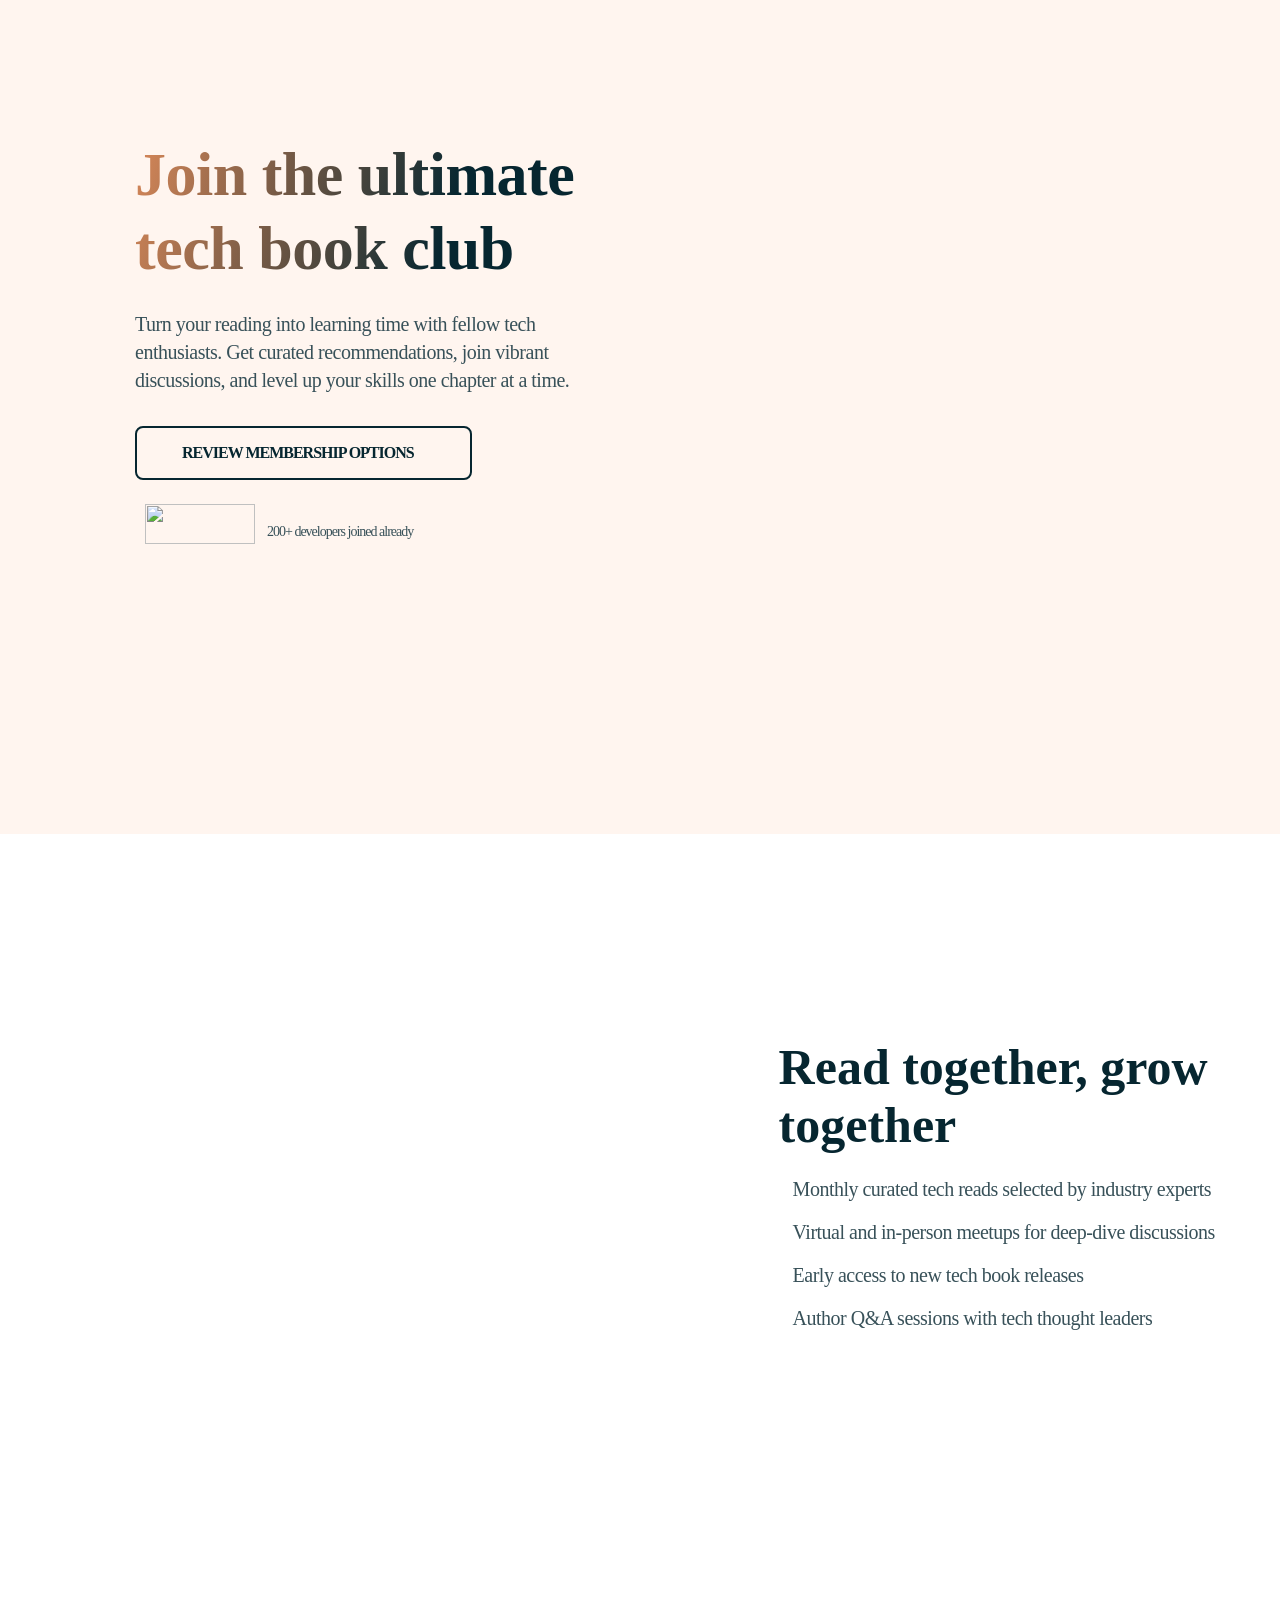
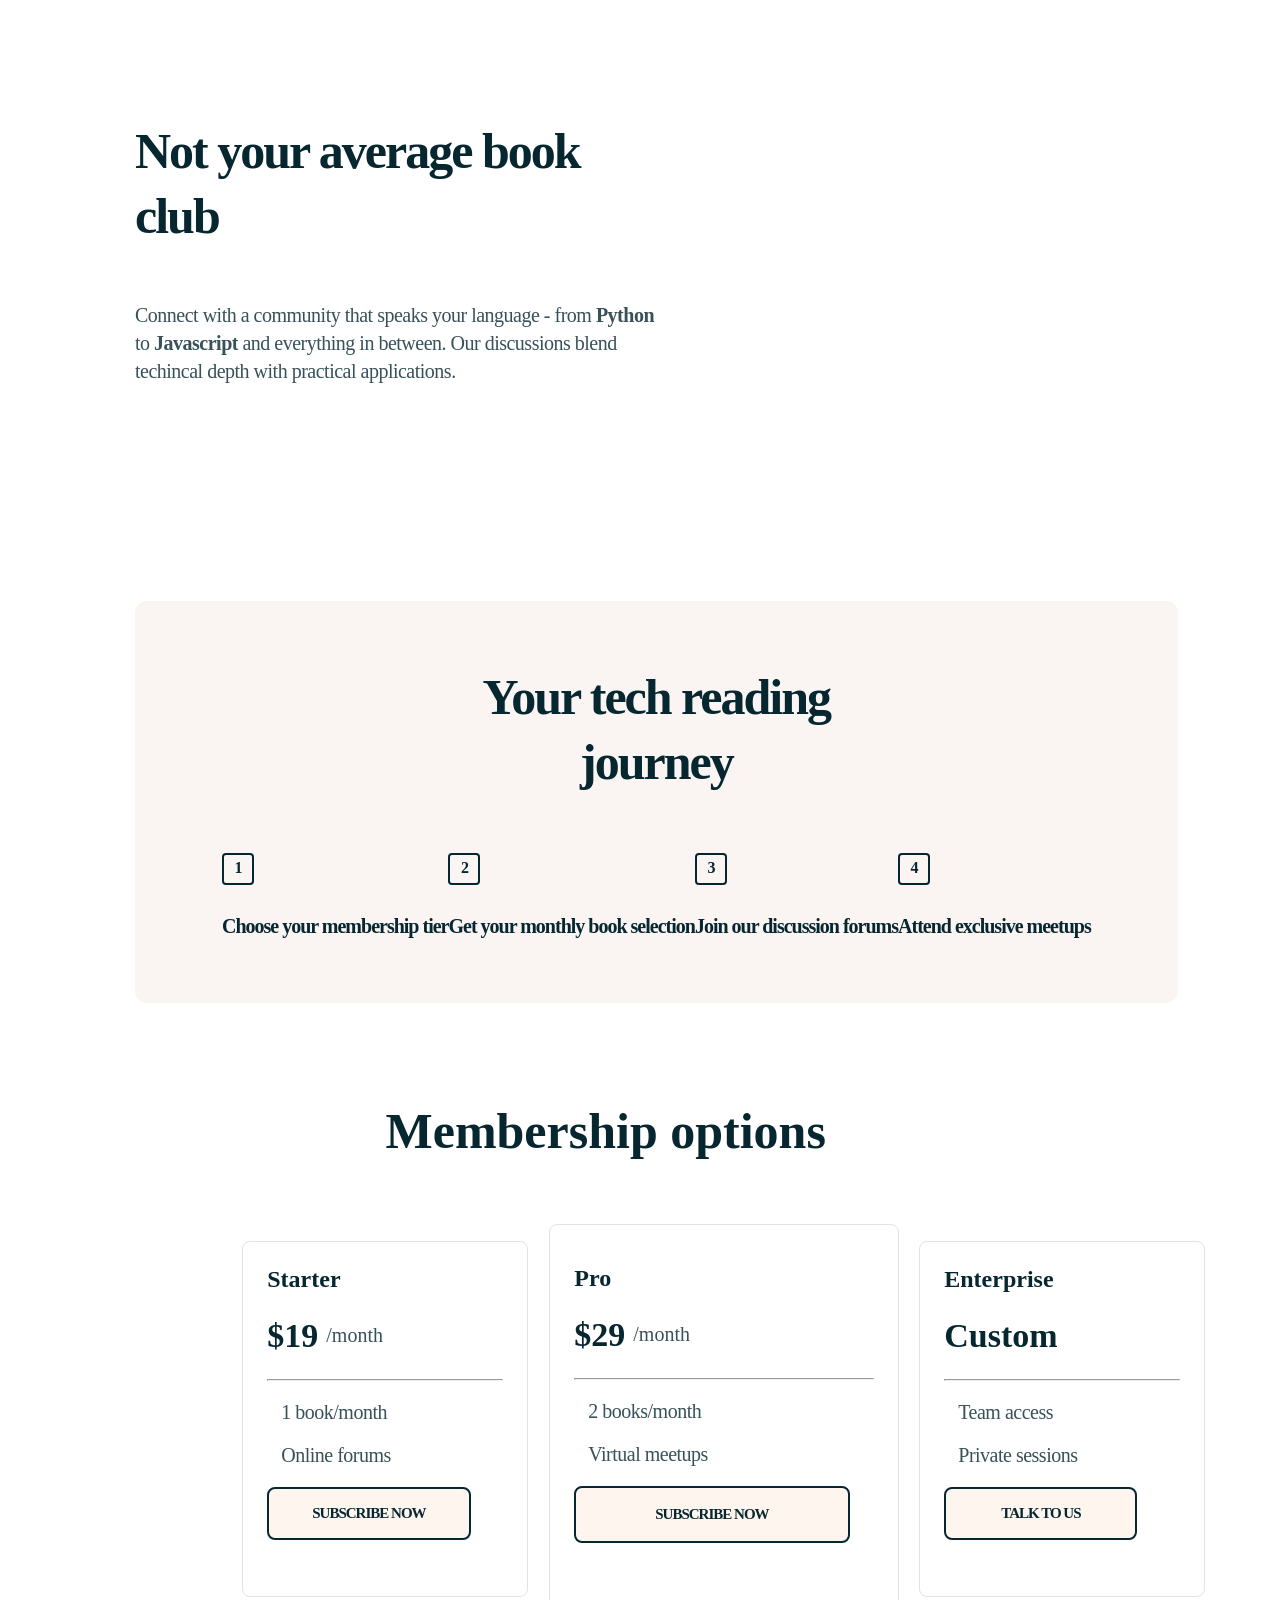
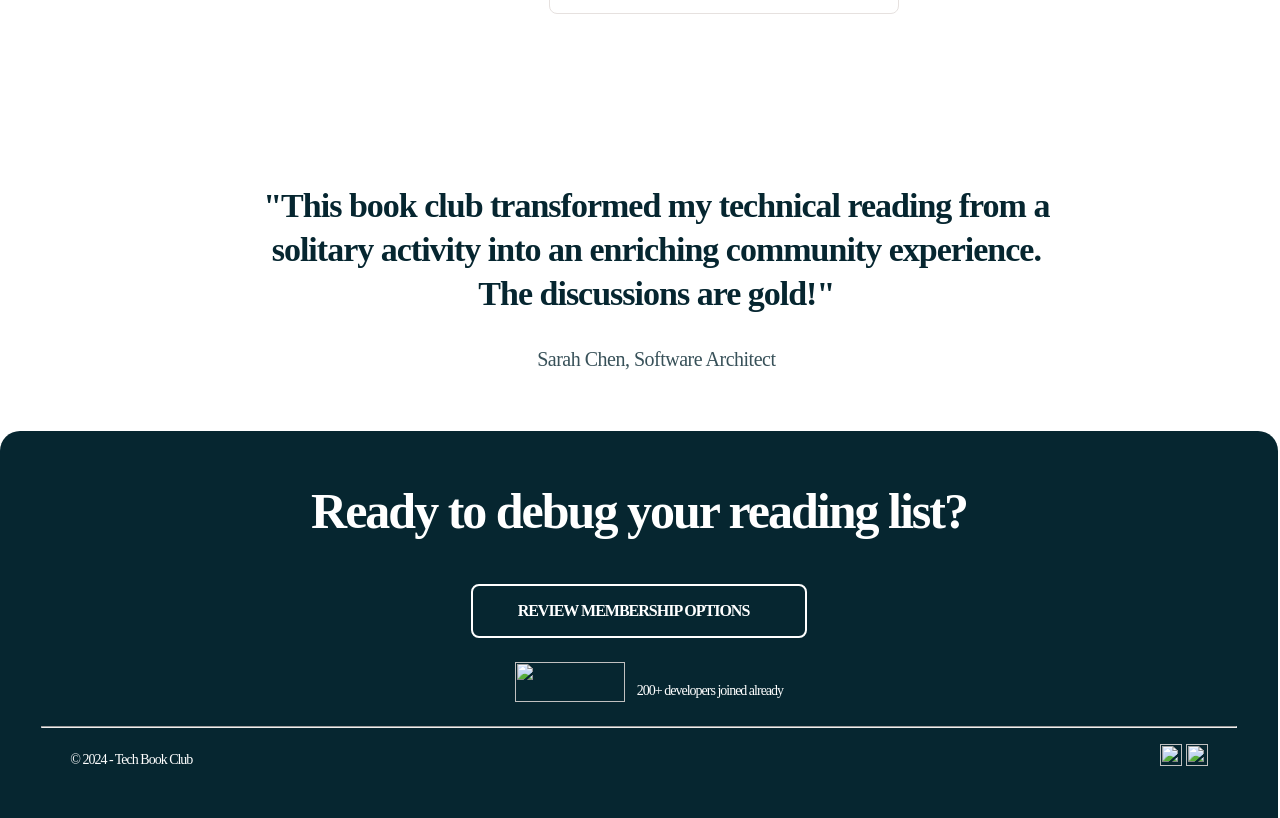
==== Code/tech.html @ 8ffbab67 "Refactored the code" ====
<!DOCTYPE html>
<html lang="en">
<head>
    <meta charset="UTF-8">
    <meta name="viewport" content="width=device-width, initial-scale=1.0">
    <link rel="shorcut icon" type="x-icon"  href="Images/favicon-32x32.png">
    <link rel="stylesheet" href="book.css
    ">
    <title>Tech Book Club</title>
</head>
<body>
    <header class="tech-grid header">
        <nav class="navbar">
            <a href="book.html" target=""><img src="Images/logo.svg" alt="" class="logo"></a>
        </nav>
        
        <div class="header-text info">
            <!-- <img src="Images/pattern-light-bg.svg" alt=""> -->
            <h1 class="heading-gradient">Join the ultimate tech book club</h1>
                <p>Turn your reading into learning time with fellow tech enthusiasts. Get curated recommendations, join vibrant discussions, and level up your skills one chapter at a time.</p>
                <button class="button">review membership options <img src="Images/icon-arrow-down.svg" alt=""></button>
                <div class="developers">
                    <img src="Images/image-avatars.webp" alt="" width="110" height="40" class="avatars">
                    <div class="stars">
                        <img src="Images/icon-star.svg" alt="">
                        <img src="Images/icon-star.svg" alt="">
                        <img src="Images/icon-star.svg" alt="">
                        <img src="Images/icon-star.svg" alt="">
                        <img src="Images/icon-star.svg" alt="">
                        <p class="three-men">200+ developers joined already</p>
                    </div>
                </div>
            </div>
        </div>
             <picture class="desktop">
                 <source media="(width > 69em)" srcset="Images/image-hero-desktop.webp" width="540" height="606" class="image-desktop"> 
                
                <img src="" alt="" class="desktop-image" width="" height="">
            </picture>     

                        <!-- (2)  -->
            <picture class="picture">
                <source media="(width >= 48em)" srcset="Images/image-hero-tablet.webp" class="tablet" width="713" height="790" class="tablet-image">
                
                <img src="Images/image-hero-mobile.webp" alt="" width="343" height="384.92" class="mobile-images">
            </picture>
    </header>

    <section class="tech-grid read-together">
            <picture class="desktop-read">
                <source media="(width > 69em)" 
                srcset="Images/image-read-together-desktop.webp" width="" height=""> 
    
                <img src="" alt="" width="560" height="520" class="desktop-read">
            </picture> 
            
        <div class="grow-together">
            <h2 class="read-header">Read together, grow together</h2>
            <!-- (1) -->
            <div class="icon-check">
                <img src="Images/icon-check.svg" alt="">
                <p>Monthly curated tech reads selected by industry experts</p>
            </div>
            <!-- (2) -->
             <div class="icon-check">
                 <img src="Images/icon-check.svg" alt="">
                 <p>Virtual and in-person meetups for deep-dive discussions</p>
             </div>
             <!-- (3) -->
              <div class="icon-check">
                  <img src="Images/icon-check.svg" alt="">
                  <p>Early access to new tech book releases</p>
              </div>
              <div class="icon-check">
                  <img src="Images/icon-check.svg" alt="">
                  <p>Author Q&A sessions with tech thought leaders</p> 
                </div>
            </div>

            <picture class="read">
                <source media="(width >= 48em)" srcset="Images/image-read-together-tablet.webp" width="713" height="653.71">

                <img src="Images/image-read-together-mobile.webp" alt="" width="343" height="318.5" class="readers">
            </picture>
        </section>
        
        <section class="tech-grid book-club">
            <div class="average">
                   <h2>Not your average book
                    <span class="club-header"> club</span></h2>
                                            
            <p>Connect with a community that speaks your language - from <strong>Python</strong> to <strong>Javascript</strong> and everything in between. Our discussions blend techincal depth with practical applications.</p>
        </div>

                <!-- Desktop Image -->
                 <picture class="tech-logos">
                    <source media="(width > 69em)" srcset="Images/logos-tech.svg">

                    <img src="" alt="">
                 </picture>

                <picture class="not-average">
                    <source media="(width > 69em)" srcset="Images/image-not-average-desktop.webp">
        
                    <img src="" alt="" width="580" height="520" class="not-average">
                </picture>
 
        <picture class="read">
            <source media="(width >= 48em)" srcset="Images/image-not-average-tablet.webp" width="713" height="653.71">

            <img src="Images/image-not-average-mobile.webp" alt="" width="343" height="318.5" class="readers">
        </picture>

        <picture class="logos">
            <source media="(width > 47em)" srcset="Images/logos-tech.svg">
            
            <img src="" alt="" >
        </picture> 
    </section>

    <section class="tech-grid tech-reading">        

        <div class="journey glowing">
            <h2>Your tech reading journey</h2>
            <!-- (1) -->
            <div class="tech-container">
                <div class="tech-contents">
                    <div class="number-box">1</div>
                    <p>Choose your membership tier</p>
                </div>
                    <div class="arrows">
                        <img src="Images/pattern-arrow.svg" alt="">
                    </div>

                <!-- (2) -->
                    <div class="tech-contents">
                        <div class="number-box">2</div>
                        <p>Get your monthly book selection</p>
                    </div>
                        <div class="arrows">
                            <img src="Images/pattern-arrow.svg" alt="">
                        </div>

                    <!-- (3) -->
                    <div class="tech-contents">
                        <div class="number-box">3</div>
                        <p>Join our discussion forums</p>
                    </div>
                    <div class="arrows">
                        <img src="Images/pattern-arrow.svg" alt="">
                    </div>

                    <!-- (4) -->
                    <div class="tech-contents">
                        <div class="number-box">4</div>
                        <p>Attend exclusive meetups</p>
                    </div>
                        <div class="arrows">
                            <img src="Images/pattern-arrow.svg" alt="">
                    </div>
                    </div>
                </section>

                <!-- Memberships -->
                 <section class="tech-grid members">
                    <div class="members-heading">
                        <h2 class="">Membership options</h2>
                       </div>
                       
                    <div class="memberships grid">
                        <!-- Starter -->
                        <div class="options starter">
                            <h3>Starter</h3>
                            <div class="fees">
                                <h2>$19</h2>
                                <p>/month</p>
                            </div>
                            <hr class="line">
                            <!-- (1) -->
                            <div class="icon-check">
                                <img src="Images/icon-check.svg" alt="">
                                <p>1 book/month</p>
                            </div>
                            
                            <!-- (2) -->
                            <div class="icon-check">
                                <img src="Images/icon-check.svg" alt="">
                            <p>Online forums</p>
                          </div>
                          <button class="subscribe starter-button">subscribe now</button>
                        </div>
                        
                        <!-- Pro -->
                    <div class="options pro">
                        <h3>Pro</h3>
                        <div class="fees">
                            <h2>$29</h2>
                            <p>/month</p>
                        </div>
                        <hr class="line">
                        <!-- (1) -->
                        <div class="icon-check">
                            <img src="Images/icon-check.svg" alt="">
                            <p>2 books/month</p>
                        </div>
                        
                        <!-- (2) -->
                        <div class="icon-check">
                            <img src="Images/icon-check.svg" alt="">
                        <p>Virtual meetups</p>
                      </div>
                      <button class="subscribe">subscribe now</button>
                    </div>

                    <!-- Enterprise -->
                    <div class="options enterprise">
                        <h3>Enterprise</h3>
                            <h2 class="custom">Custom</h2>
                            <hr class="line">
                            <div class="icon-check">
                                <img src="Images/icon-check.svg" alt="">
                                <p>Team access</p>
                            </div>
                            
                        <!-- (2) -->
                        <div class="icon-check">
                            <img src="Images/icon-check.svg" alt="">
                            <p>Private sessions</p>
                      </div>
                      <button class="subscribe enterprise-button">talk to us</button>
                    </div>
                </div>
                 </section>

                 <!-- Review -->
                  <section class="tech-grid" >
                    <div class="five-stars">
                        <img src="Images/icon-star.svg" alt="" class="star">
                        <img src="Images/icon-star.svg" alt="" class="star">
                        <img src="Images/icon-star.svg" alt="" class="star">
                        <img src="Images/icon-star.svg" alt="" class="star">
                        <img src="Images/icon-star.svg" alt="" class="star">
                    </div>
                    
                    <div class="review-text">
                        <h3>
                            "This book club transformed my technical reading from a solitary activity into an enriching community experience. The discussions are gold!"
                        </h3>
                        <p class="reviewer">sarah chen, software architect</p>
                    </div>
                </section>

                    <!-- Footer -->
                     <footer class="regrid">
                        <div class="contents">
                            <h1>Ready to debug your reading list?</h1>
                            <button class="button footer-button">review membership options<img src="Images/icon-arrow-up.svg" alt=""></button>

                            <div class="developers">
                                <img src="Images/image-avatars.webp" alt="" width="110" height="40" class="avatars">
                                <div class="stars">
                                    <img src="Images/icon-star.svg" alt="">
                                    <img src="Images/icon-star.svg" alt="">
                                    <img src="Images/icon-star.svg" alt="">
                                    <img src="Images/icon-star.svg" alt="">
                                    <img src="Images/icon-star.svg" alt="">
                                    <p class="tech-gurus">200+ developers joined already</p>
                                </div>
                            </div>
                            <hr class="divider">
                            <!-- Footer container -->
                            <div class="footer-base">
                                <!-- Copyright + Text -->
                                <div class="copyright">
                                    <p class="tech">&copy; 2024 - Tech Book Club</p>    
                                </div>

                                <!-- Icons -->
                                <div class="icons">
                                    <img src="Images/logo-bluesky.svg" alt="" class="bluesky">
                                    <img src="Images/logo-linkedin.svg" alt="" class="linkedin">
                                </div>
                            </div>
                     </footer>
                     <script src="tech.js"></script>
                </body>
                </html>
---- Code/book.css ----
/* martian-mono-regular - latin */
@font-face {
    font-display: swap; /* Check https://developer.mozilla.org/en-US/docs/Web/CSS/@font-face/font-display for other options. */
    font-family: 'Martian Mono';
    font-style: normal;
    font-weight: 400;
    src: url('../fonts/martian-mono-v3-latin-regular.woff2') format('woff2'); /* Chrome 36+, Opera 23+, Firefox 39+, Safari 12+, iOS 10+ */
  }
  
  /* martian-mono-600 - latin */
  @font-face {
    font-display: swap; /* Check https://developer.mozilla.org/en-US/docs/Web/CSS/@font-face/font-display for other options. */
    font-family: 'Martian Mono';
    font-style: normal;
    font-weight: 600;
    src: url('../fonts/martian-mono-v3-latin-600.woff2') format('woff2'); /* Chrome 36+, Opera 23+, Firefox 39+, Safari 12+, iOS 10+ */
  }
  
  /* martian-mono-700 - latin */
  @font-face {
    font-display: swap; /* Check https://developer.mozilla.org/en-US/docs/Web/CSS/@font-face/font-display for other options. */
    font-family: 'Martian Mono';
    font-style: normal;
    font-weight: 700;
    src: url('../fonts/martian-mono-v3-latin-700.woff2') format('woff2'); /* Chrome 36+, Opera 23+, Firefox 39+, Safari 12+, iOS 10+ */
  }

  /* inter-regular - latin */
@font-face {
  font-display: swap; /* Check https://developer.mozilla.org/en-US/docs/Web/CSS/@font-face/font-display for other options. */
  font-family: 'Inter';
  font-style: normal;
  font-weight: 400;
  src: url('../fonts/inter-v18-latin-regular.woff2') format('woff2'); /* Chrome 36+, Opera 23+, Firefox 39+, Safari 12+, iOS 10+ */
}

/*  Colour variables */
:root {
  --neutral-0: #ffffff;
  --light-blue: #9cc9da;
  --neutral-100: #faf5f3;
  --neutral-200: #e6e1df;
  --neutral-700: #385159;
  --neutral-900: #062630;
  --light-salmon-50: #fff5ef;
    --light-salmon-100:#ffe2d1;
    --light-salmon-500: #fea36f;
    --text-gradient: linear-gradient(107deg, #ff9a60 -11.37%, #062630 61.84%);
    --gradient: linear-gradient(90deg, #ffe2d1 0%, #fff5ef 100%);
}

/* Spacing custom props / Font */
:root {
  --font-md: 34px;
  --space-lg: 120px;
  --space-md: 64px;
  --space-sm: 24px;
}

* {
  margin: 0;
  padding: 0;
  box-sizing: border-box;
}

body {
  font-family: "Martian Mono", serif;
}

h2,
h3 {
  color: var(--neutral-900);
}

h1 {
    font-size: clamp(2.375rem, 1.5991379310344829rem + 3.3103448275862064vw, 3.875rem);
  }
  
  h2 {
    font-size: clamp(2.125rem, 1.6704545454545454rem + 1.9393939393939394vw, 3.125rem);
  }
  
  h3 {
    font-size: clamp(1.5rem, 1.2159090909090908rem + 1.2121212121212122vw, 2.125rem);
  }  
  
  p {
    font-family: 'Inter';
    color: var(--neutral-700);
    font-size: clamp(1.25rem, 1.25rem + 0vw, 1.25rem);
  }
  
  .navbar {
    padding-block-start: 29px;
  }

    .tech-grid {
      display: grid;
      column-gap: 16px;
      grid-template-columns: 0.1rem repeat(4, calc((375px - 20px - 16px  * 4) / 4)) 0.1rem;
    }

  .navbar  {
    grid-column: 2;
  }

  .header {
    min-height: 1100px;
    background: var(--light-salmon-50);
    /* background-image: url(Images/pattern-light-bg.svg),  linear-gradient(to right, blueviolet, magenta); */
  } 

  .glow {
   left: 100px;
    z-index: -1;
    position: absolute;
  }
  
  .info {
    grid-column: 2 / -1;
  }
  
  .info > h1 {
  width: 100%;
  line-height: 120%;
  letter-spacing: -0.5px;
}

.info > p {
  margin-top: 24px;
  line-height: 140%;
  letter-spacing: -0.5px;
}

.heading-gradient {
  color: transparent;
  -webkit-background-clip: text;
  background-image: var(--text-gradient);
}

.button {
  border: 0;
  display: flex;
  cursor: pointer;
  font-size: 1rem;
  font-weight: 600;
  column-gap: 11px;
  margin-top: 32px;
  border-radius: 8px;
  font-family: inherit;
  flex-direction: row;
  align-items: center;
  padding: 16px 23px;
  letter-spacing: -1px;
  color: var(--neutral-900);
  text-transform: uppercase;
  border: 2px solid var(--neutral-900);
  background-color: var(--light-salmon-50);
}

.button:hover {
  background: var(--gradient);
  box-shadow: 0 0 0 3px var(--light-salmon-50), 0 0 0 5px var(--neutral-700);  
}

.developers {
  display: flex;
  margin-top: 20px;
  column-gap: 12px;
  align-items: center;
}

.three-men {
  max-width: 80%;
  line-height: 120%;
  font-size: 0.875rem;
  letter-spacing: -1px;
  color: var(--neutral-700);
  font-family: "Martian Mono", serif;
}

.mobile-images {
  top: -25px;
  position: relative;
  border-radius: 5.08px;
}

.desktop-image {
  display: none;
}

.desktop-read {
  display: none;
}

/* Reading section */
.read-together {
  margin-top: 40px;
}

.grow-together > h2 {  
  text-align: left;
  grid-column: 2 / -2;
  margin-bottom: 24px;
}

.grow-together {
  grid-column: 2 / -2;
  font-size: 2.125rem;
}

.icon-check {
  gap: 14px;
  display: flex;
  margin: 20px 0;
  letter-spacing: -0.5px;
}

.read {
  grid-column: 2;
}

.readers {
  margin-top: 40px;
  border-radius: 8px;
}

/* Book club */
.book-club {
  min-height: 682.5px;
}

.average {
  grid-column: 2 / -2;
  padding-block-start: 64px;
}

.average > p {
  line-height: 140%;
  margin-top: 24px;
  letter-spacing: -0.5px;
}

.club-header {
  background-image: url(Images/pattern-circle.png);
}

.not-average {
  display: none;
}

/* Tech reading */
.journey {
  z-index: -1;
  grid-column: 2 / -2;
  border-radius: 12px;
  padding-inline: 1rem;
  margin-top: var(--space-md);
  padding-bottom: var(--space-md);
  background-color: var(--neutral-100);
  background-image: url(Images/pattern-light-bg.svg);
}

.tech-reading {
  position: relative;
  background-position: center center / cover;
}

.pattern {
  position: absolute;
}

.journey > h2 {
  line-height: 130%;
  letter-spacing: -2px;
  padding-block-start: var(--space-md);
}

.tech-container {
  margin-top: 30px;
}

.arrows {
  display: none;
}

.tech-contents {
  font-weight: 600;
  color: var(--neutral-900);
}

.tech-contents > * {
  line-height: 130%;
  letter-spacing: -1px;
  font-family: 1.125rem;
  color: var(--neutral-900);
  font-family: "Martian Mono", serif;
}

.number-box {
  width: 32px;
  display: flex;
  height: 32px;
  margin: 28px 0;
  border-radius: 4px;
  align-items: center;
  justify-content: center;
  border: 2.5px solid var(--neutral-900);
}

/* Memberships */
.members-heading {
  grid-column: 2; 
  margin-top: 64px;
}

.memberships {
  display: grid;
  grid-column: 2 / -2;
  row-gap: var(--space-sm);
  padding-block-start: 30px;
}

/* First option */
.options {
  grid-column: 1;
  border-radius: 8px;
  padding: var(--space-sm);
  border: 1px solid var(--neutral-200);
}

.options > h3 {
  margin-bottom: 24px;
}

.line {
  color: var(--neutral-200);
}

.fees {
  gap: 0.5rem;
  display: flex;
  justify-items: center;
  margin-bottom: var(--space-sm);
}

.fees > p {
  align-self: center;
}

.subscribe {
  border: none;
  font-size: 15px;
  cursor: pointer;
  font-weight: 600;
  line-height: 130%;
  border-radius: 8px;
  padding: 17px 79px;
  letter-spacing: -1px;
  color: var(--neutral-900);
  text-transform: uppercase;
  font-family: 'Martian Mono';
  border: 2px solid var(--neutral-900);
  background-color: var(--light-salmon-50) ;
}

.subscribe:hover {
  background: var(--gradient);
  box-shadow: 0 0 0 3px var(--light-salmon-50), 0 0 0 5px var(--neutral-700);  
}

/* options */
.starter {
  grid-column: 2 / -2;
}

/* Third option */
.enterprise > h2{
  margin-bottom: var(--space-sm);
}

.enterprise-button {
  width: 100%;
}

/* Five star review */
.five-stars {
  gap: 32px;
  grid-column: 2 / -1;
  padding-block-start: var(--space-md);
}

.review-text > h3  {
  margin: 32px 0;
  font-weight: 600;
  line-height: 110%;
  letter-spacing: -1px;
}

.review-text {
  grid-column: 2 / -2;
}

.reviewer {
  letter-spacing: -0.5px;
  text-transform: capitalize;
}

/* Footer */
.regrid {
  display: grid;
  grid-column: 1 / -1;
  column-gap: 24px;
  grid-template-columns: 0.5rem repeat(4, calc((375px - 64px - 24px  * 3) / 4)) 0.5rem;
}

.contents {
  z-index: -1;
  margin-top: 60px;
  grid-column: 1 / -1;
  padding: 48px 16px;
  color: var(--neutral-0);
  border-radius: 20px 20px 0 0;
  background-color: var(--neutral-900);
  background-image: url(Images/pattern-dark-bg.svg);
}

.contents > h1 {
  text-align: center;
  line-height: 130%;
  letter-spacing: -2px;
  margin-bottom: 40px;
  font-size: var(--font-md);
}

.footer-button {
  margin: 0 auto;
  cursor: pointer;
  color: var(--neutral-0);
  border: 2px solid #fff;
  background-color: var(--neutral-900);
}

.developers {
  margin-block-end: 64px;
}

.divider {
  height: 1px;
  color: var(--neutral-700);
}

.tech, .tech-gurus {
  font-size: 14px;
  line-height: 120%;
  letter-spacing: -1px;
  color: var(--neutral-0);
  font-family: 'Martian Mono';
}

.tech {
  text-align: center;
  padding-block-start: var(--space-sm);
}

.icons {
  margin-top: 1rem;
  text-align: center;
  align-items: center;
}

.bluesky, 
.linkedin {
  width: 22px;
  height: 22px;
}

/* Tablet Styles */
@media(width >= 48em)  {
  .tech-grid {
    column-gap: 24px;
    grid-template-columns: 0.1rem repeat(8, calc((768px  - 32px - 24px * 8) / 8)) 0.1rem;
  }

  .header {
    min-height: 1557px;
  }

  .info > h1 {
    max-width: 70%;
  }

  .info > p {
    max-width: 53.5ch;
  } 
  
  .stars > p {
    max-width: 100%;
  }

  .review {
    font-size: 1.125rem;
  }
  
  .hero-mobile {
    background: url(Images/pattern-glow.svg);
  }

  .picture {
    width: 100%;
    grid-column: 2;    
    background: url(Images/pattern-glow.svg);
  }

  .tablet-image {
    border-radius: 50px;
  }

  /* Reading section */
  .read-header {
    max-width: 60%;
  }

  .average > h2 {
    max-width: 70%;
  }

  .not-average {
    display: none;
  }

  .logos {
    left: 450px;
    top: 500px;
    position: relative;
  }

  /* Tech reading / Journey */
  .journey {
    grid-column: 2 / 10;
    padding-inline: 2rem;
  }

  /* Memberships */
  .memberships {
    gap: 20px;
    display: grid;
    grid-template-columns: repeat(2, 347px);
  }

  .members-heading {
    grid-column: 2 / -1;
  }
  
  .options > * {
    align-items: center;
  }

  .starter {
    grid-row: 1;
    grid-column: 1;
    position: relative;
  }

  .pro {
    grid-row: 1;
    grid-column: 2;
  }

  .enterprise {
    grid-row: 2;
  }

  /* Review section */
  .review-text > h3 {
    max-width: 29ch;
    line-height: 130%;
    letter-spacing: -1px;
    font-size: var(--font-md);
  }

  /* Footer */  
  .regrid {
    grid-column: 1 / -1;
    column-gap: 24px;
    grid-template-columns: 8px repeat(8, calc((768px  - 64px - 24px * 7) / 8)) 8px;
  }

  .contents  {
    display: grid;
    justify-content: center;
    grid-template-columns: repeat(8, 88px);
  }

  .contents > * {
    grid-column: 1 / -1;
  }

  .contents > h1 {
    grid-column: 2 / 8;
  }

  .footer-button {
    margin: 0 auto;
    grid-column: 3 / 7;
  }

  .developers {
    left: 10px;
    flex-basis: 100%;
    position: relative;
    grid-column: 3 / 9;
  }

  .footer-base {
    display: flex;
    justify-content: space-between;
  }
}

/* Desktop */
@media(width >= 1200px)  {
  .tech-grid {
    column-gap: 30px;
    grid-template-columns: 105px repeat(12, calc((100% - 70px - 30px * 12) / 11)) 105px;
  }

  .navbar  {
    grid-row: 1;
    grid-column: 2;
  } 
  
  .header {
    width: 100%;
    min-height: 834px;
  }

  .button {
    padding: 16px 45px;
  }

  .picture {
    display: none;
  }

  .header-text {
    grid-row: 1;
    grid-column: 2 / 7;
    margin-top: 137px;
    align-items: center;
  }

  .header-text > h1 {
    max-width: 100%;
  }

  .header-text > p {
    max-width: 90%;
  }

  .stars > p {
   max-width: 100%;
  }

  .desktop {
    left: 40px;
    top: 100px;
    grid-row: 1;
    grid-column: 7;
    position: relative;
    border-radius: 10px;
  }

  .desktop-image {
    display: block;
    border-radius: 8px;
  }

  /* Readers section */
  .desktop-read {
    display: block;
    grid-column: 2;
    border-radius: 20px;
  }

  .read-together {
    margin-top: 100px;
  }
  
  .grow-together {
    align-self: center;
    grid-column: 8 / -1;
  }

  .check-text > p {
    max-width: 30ch;
  }

.read {
  display: none;
}

.read, .readers {
  display: none;
}

.not-average {
  display: block;
  align-self: center;
  position: relative;
  grid-column: 7 / -1;
  border-radius: 20px;
}

.average {
  display: grid;
  grid-column: 2;
  align-self: center;
  grid-template-rows: repeat(2, 133px);
  grid-template-columns: repeat(6, 88.33px);
}

.header-club {
  width: 100%;
  grid-column: 2 / 7;
}

.average > * {
  grid-column: 1 / -1;
}

.average > h2 {
  max-width: 30ch;
  line-height: 130%;
  grid-column: 1 / -1;
  letter-spacing: -2px;
}

.average > p { 
  align-self: end;
}

.average, .not-average {
  margin-top: 50px;
}

.logos {
  display: none;
}

.tech-logos {
  z-index: 1;
  left: 400px;
  top: 450px;
  position: relative;
}

/* Tech reading */
.journey {
  grid-column: 2 / 12;
}
  
  .journey > h2 {
    margin: auto; 
    max-width: 15ch;
    text-align: center;
  }

.tech-container {
  display: flex;
  justify-content: center ;
}

.arrows {
  top: 45px;
  right: 100px;
  display: block;
  position: relative;
}

.tech-contents > p {
  width: 100%;
}

.members-heading   {
  left: 36px;
  position: relative;
  margin-top: 99px;
  grid-column: 4 / -1;
}

.memberships {
  display: grid;
  gap: 20px;
  margin: 0 auto;
  grid-column: 3;
  align-items: center;
  grid-template-columns: repeat(9, 97px);
}

.grid {
  padding-block-start: 64px;
}

 .pro {
  left: 73px;
  width: 350px;
  height: 390px;
  grid-column: 3;
  position: relative;
  padding: 40px 24px;
}

 .starter, .enterprise  {
  width: 286px;
  height: 356px;
} 

.starter {
  grid-column: 1;
}

.starter-button, .enterprise-button {
  position: absolute;
}

.starter-button {
  padding: 15px 43px;
}

.enterprise {
  right: 25px;
  grid-column: 7;
  position: relative;
}

.enterprise-button {
  display: flex;
  width: fit-content;
  padding: 15px 55px;
  letter-spacing: -1px;
}

.fees > h2 {
  font-size: 2.125rem;
}

.custom {
  font-size: 2.125rem;
}

.options > h3 {
  font-size: 1.5rem;
}

.enterprise {
  grid-row: 1;
}

/* Five star review */
.five-stars {
  margin-top: 56px;
  grid-column: 6 / -1;
}

.review-text {
  grid-column: 3 / 11;
}

.review-text > h3 {
  max-width: 65ch;
  text-align: center;
}

.reviewer {
  text-align: center;
}

/* Desktop Footer */
body {
  overflow-x: hidden;
}

.regrid {
  column-gap: 30px;
  grid-template-columns: 0.25rem repeat(12, calc((100% - 70px - 30px * 11) / 12)) 0.25rem;
}

.contents {
  display: grid;
  grid-template-columns: repeat(10, 144px);
}

.contents > h1 {
  grid-column: 3 / 9;
  font-size: 3.125rem;
}

.footer-button {
  margin: 0 auto;
  text-align: center;
  grid-column: 3 / 9;
}

.developers {
  margin: 24px auto;
}

.divider {
  width: 83%;
  margin: 0 auto;
}

.footer-base {
  gap: 51em;
  justify-content: space-evenly;
}
}
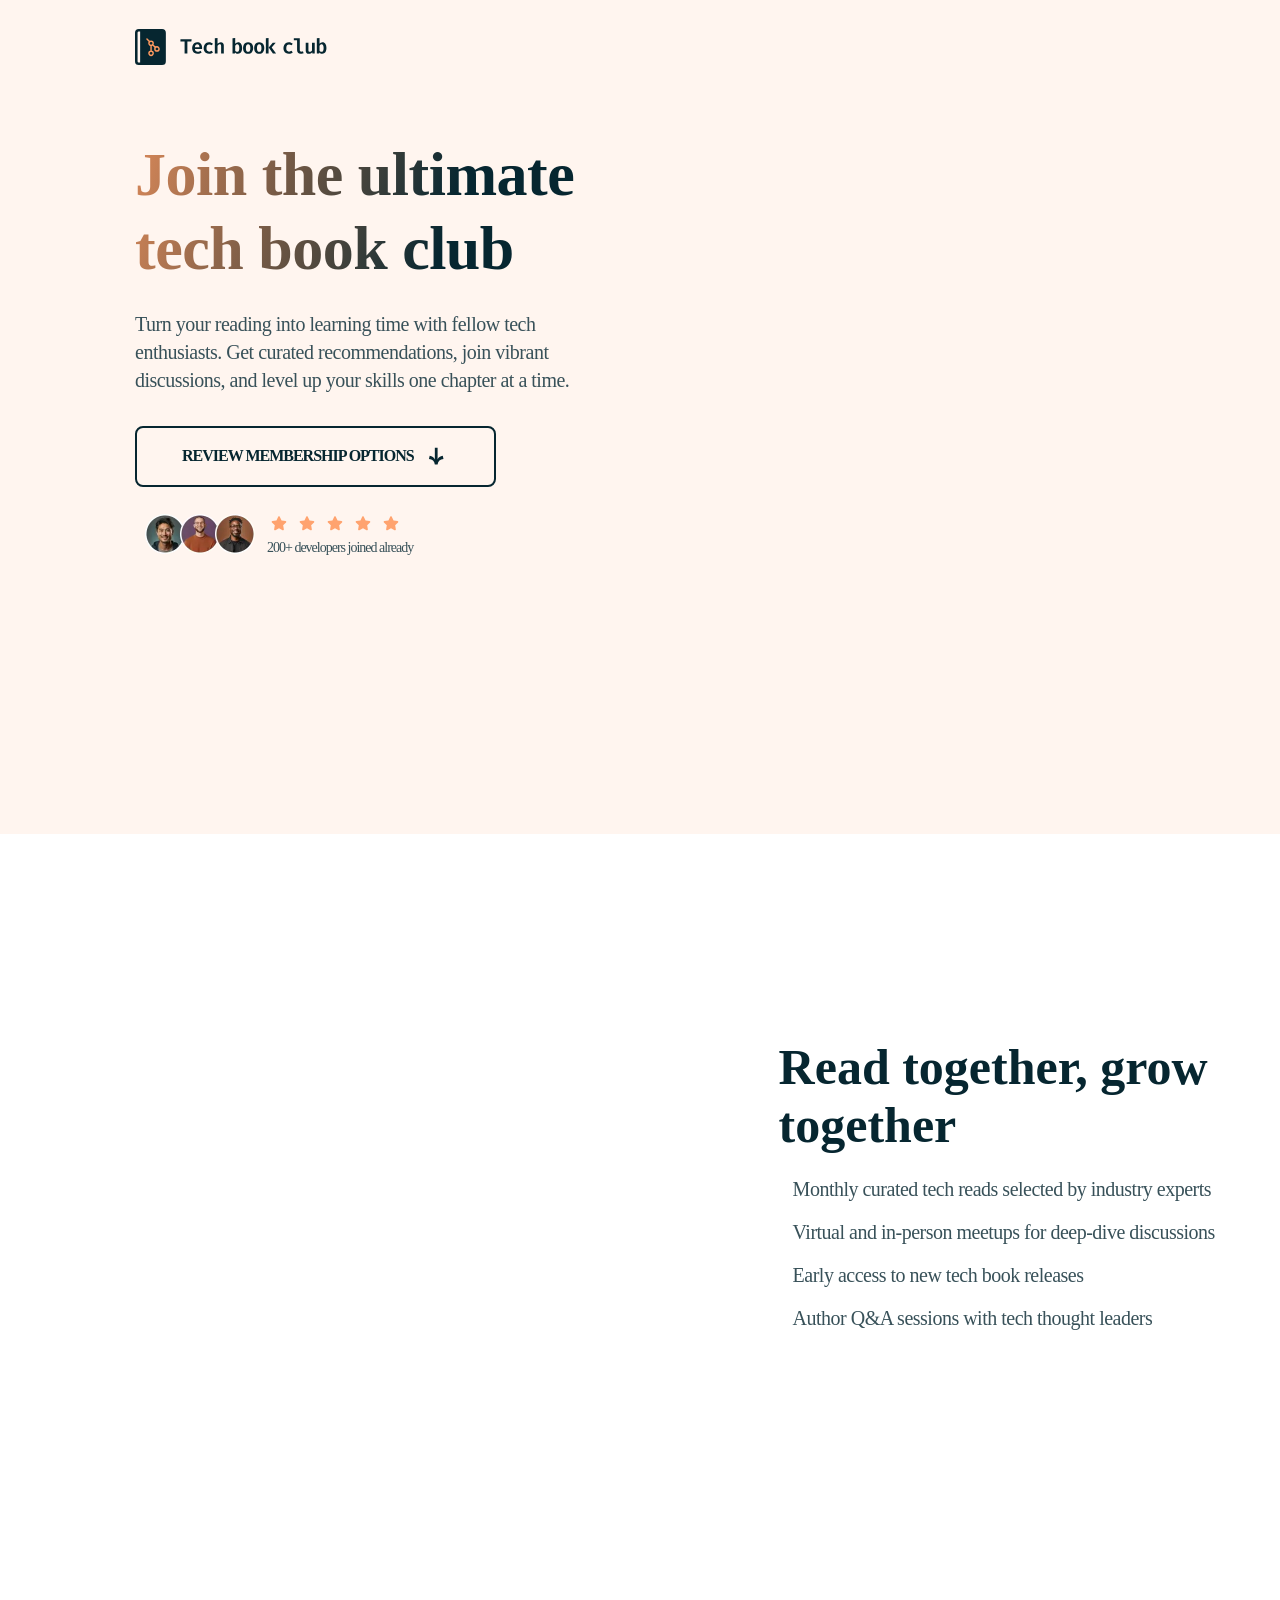
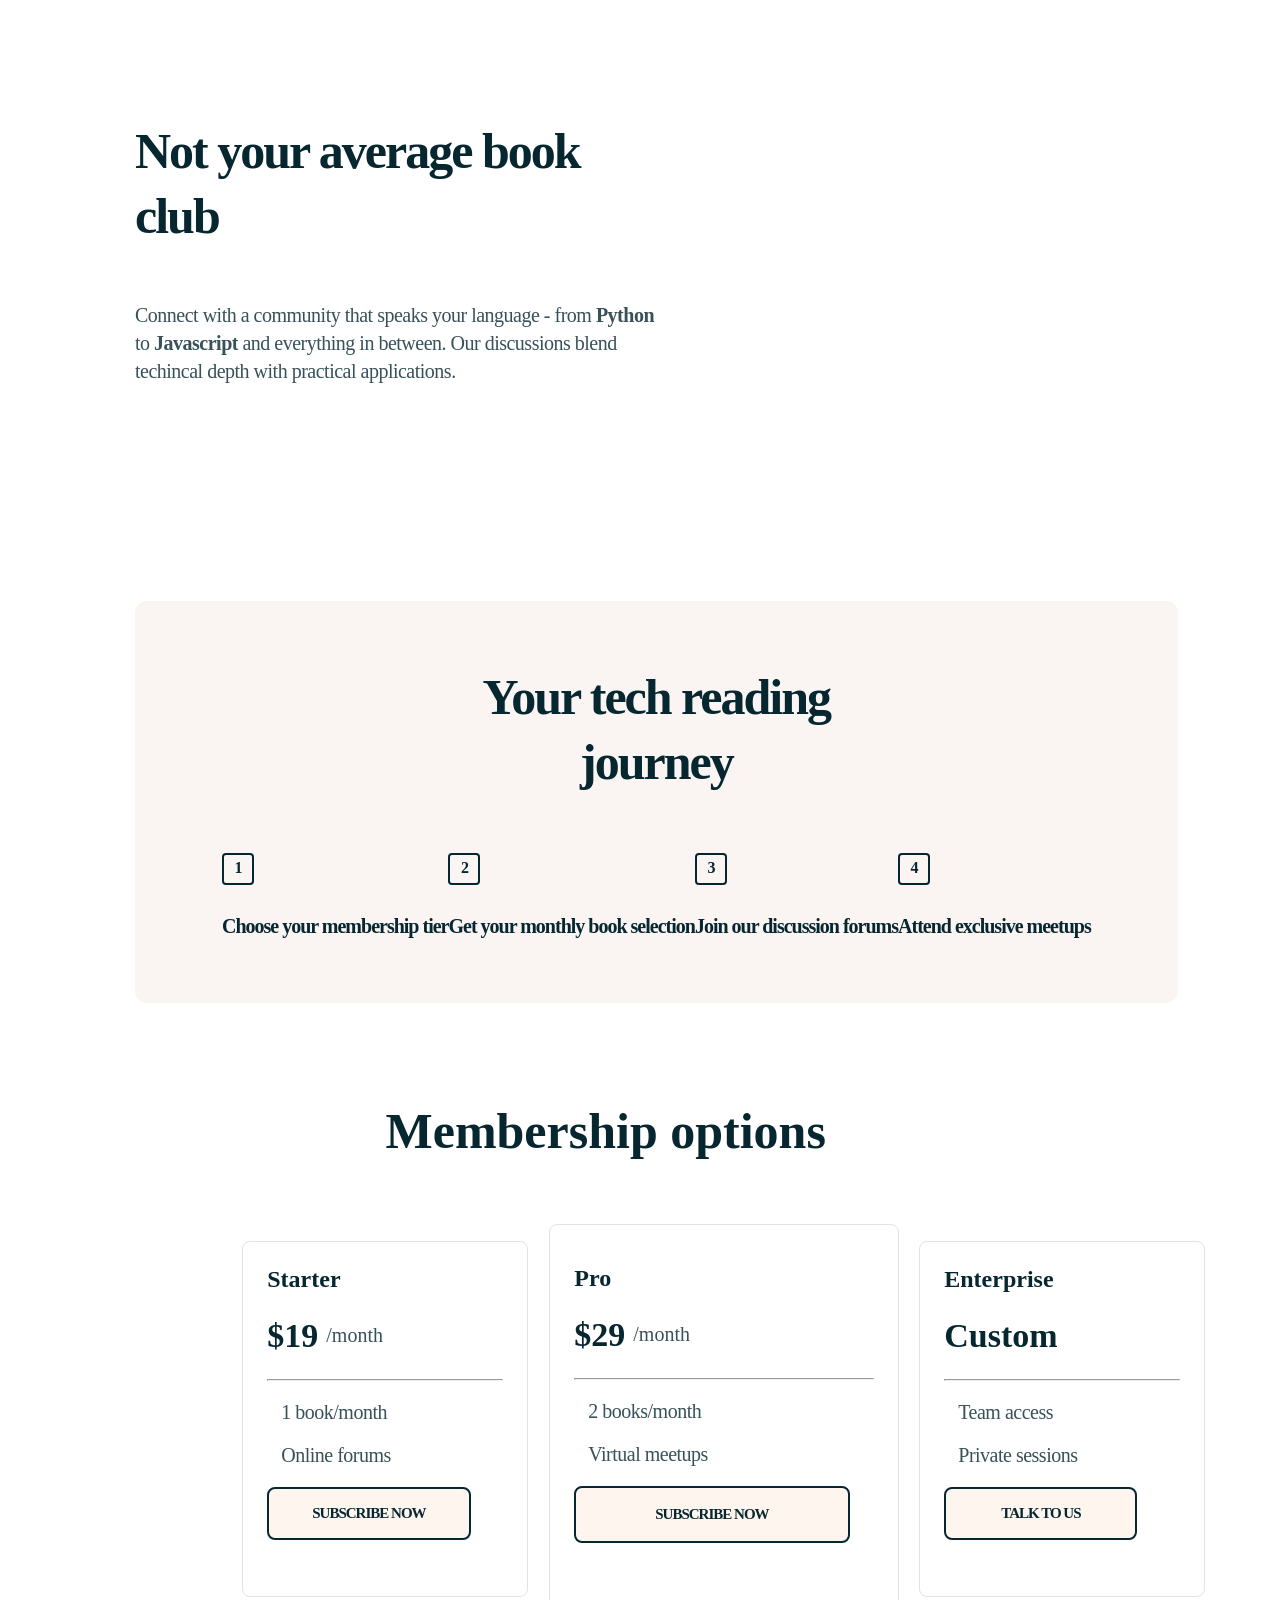
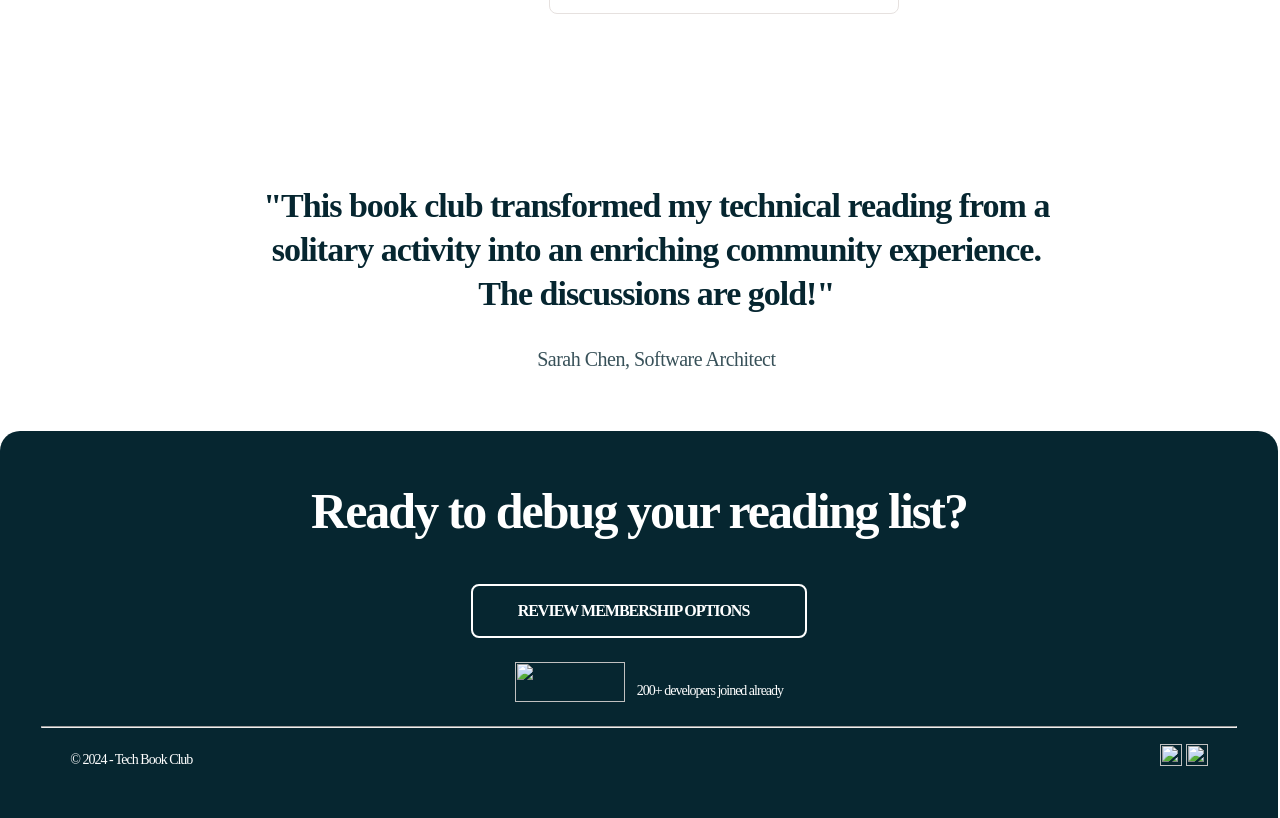
==== commit e6312702: "Made some changes" ====
--- a/Code/tech.html
+++ b/Code/tech.html
@@ -4,45 +4,44 @@
     <meta charset="UTF-8">
     <meta name="viewport" content="width=device-width, initial-scale=1.0">
     <link rel="shorcut icon" type="x-icon"  href="Images/favicon-32x32.png">
-    <link rel="stylesheet" href="book.css
-    ">
+    <link rel="stylesheet" href="/Code/book.css ">
     <title>Tech Book Club</title>
 </head>
 <body>
     <header class="tech-grid header">
         <nav class="navbar">
-            <a href="book.html" target=""><img src="Images/logo.svg" alt="" class="logo"></a>
+            <a href="book.html" target=""><img src="/Assets/logo.svg" alt="" class="logo"></a>
         </nav>
         
         <div class="header-text info">
             <!-- <img src="Images/pattern-light-bg.svg" alt=""> -->
             <h1 class="heading-gradient">Join the ultimate tech book club</h1>
                 <p>Turn your reading into learning time with fellow tech enthusiasts. Get curated recommendations, join vibrant discussions, and level up your skills one chapter at a time.</p>
-                <button class="button">review membership options <img src="Images/icon-arrow-down.svg" alt=""></button>
+                <button class="button">review membership options <img src="/Assets/icon-arrow-down.svg" alt=""></button>
                 <div class="developers">
-                    <img src="Images/image-avatars.webp" alt="" width="110" height="40" class="avatars">
+                    <img src="/Assets/image-avatars.webp" alt="" width="110" height="40" class="avatars">
                     <div class="stars">
-                        <img src="Images/icon-star.svg" alt="">
-                        <img src="Images/icon-star.svg" alt="">
-                        <img src="Images/icon-star.svg" alt="">
-                        <img src="Images/icon-star.svg" alt="">
-                        <img src="Images/icon-star.svg" alt="">
+                        <img src="/Assets/icon-star.svg" alt="">
+                        <img src="/Assets/icon-star.svg" alt="">
+                        <img src="/Assets/icon-star.svg" alt="">
+                        <img src="/Assets/icon-star.svg" alt="">
+                        <img src="/Assets/icon-star.svg" alt="">
                         <p class="three-men">200+ developers joined already</p>
                     </div>
                 </div>
             </div>
         </div>
              <picture class="desktop">
-                 <source media="(width > 69em)" srcset="Images/image-hero-desktop.webp" width="540" height="606" class="image-desktop"> 
+                 <source media="(width > 69em)" srcset="/Assets/image-hero-desktop.webp" width="540" height="606" class="image-desktop"> 
                 
                 <img src="" alt="" class="desktop-image" width="" height="">
             </picture>     
 
                         <!-- (2)  -->
             <picture class="picture">
-                <source media="(width >= 48em)" srcset="Images/image-hero-tablet.webp" class="tablet" width="713" height="790" class="tablet-image">
+                <source media="(width >= 48em)" srcset=" Assets/image-hero-tablet.webp" class="tablet" width="713" height="790" class="tablet-image">
                 
-                <img src="Images/image-hero-mobile.webp" alt="" width="343" height="384.92" class="mobile-images">
+                <img src="/Assets/image-hero-mobile.webp" alt="" width="343" height="384.92" class="mobile-images">
             </picture>
     </header>
 
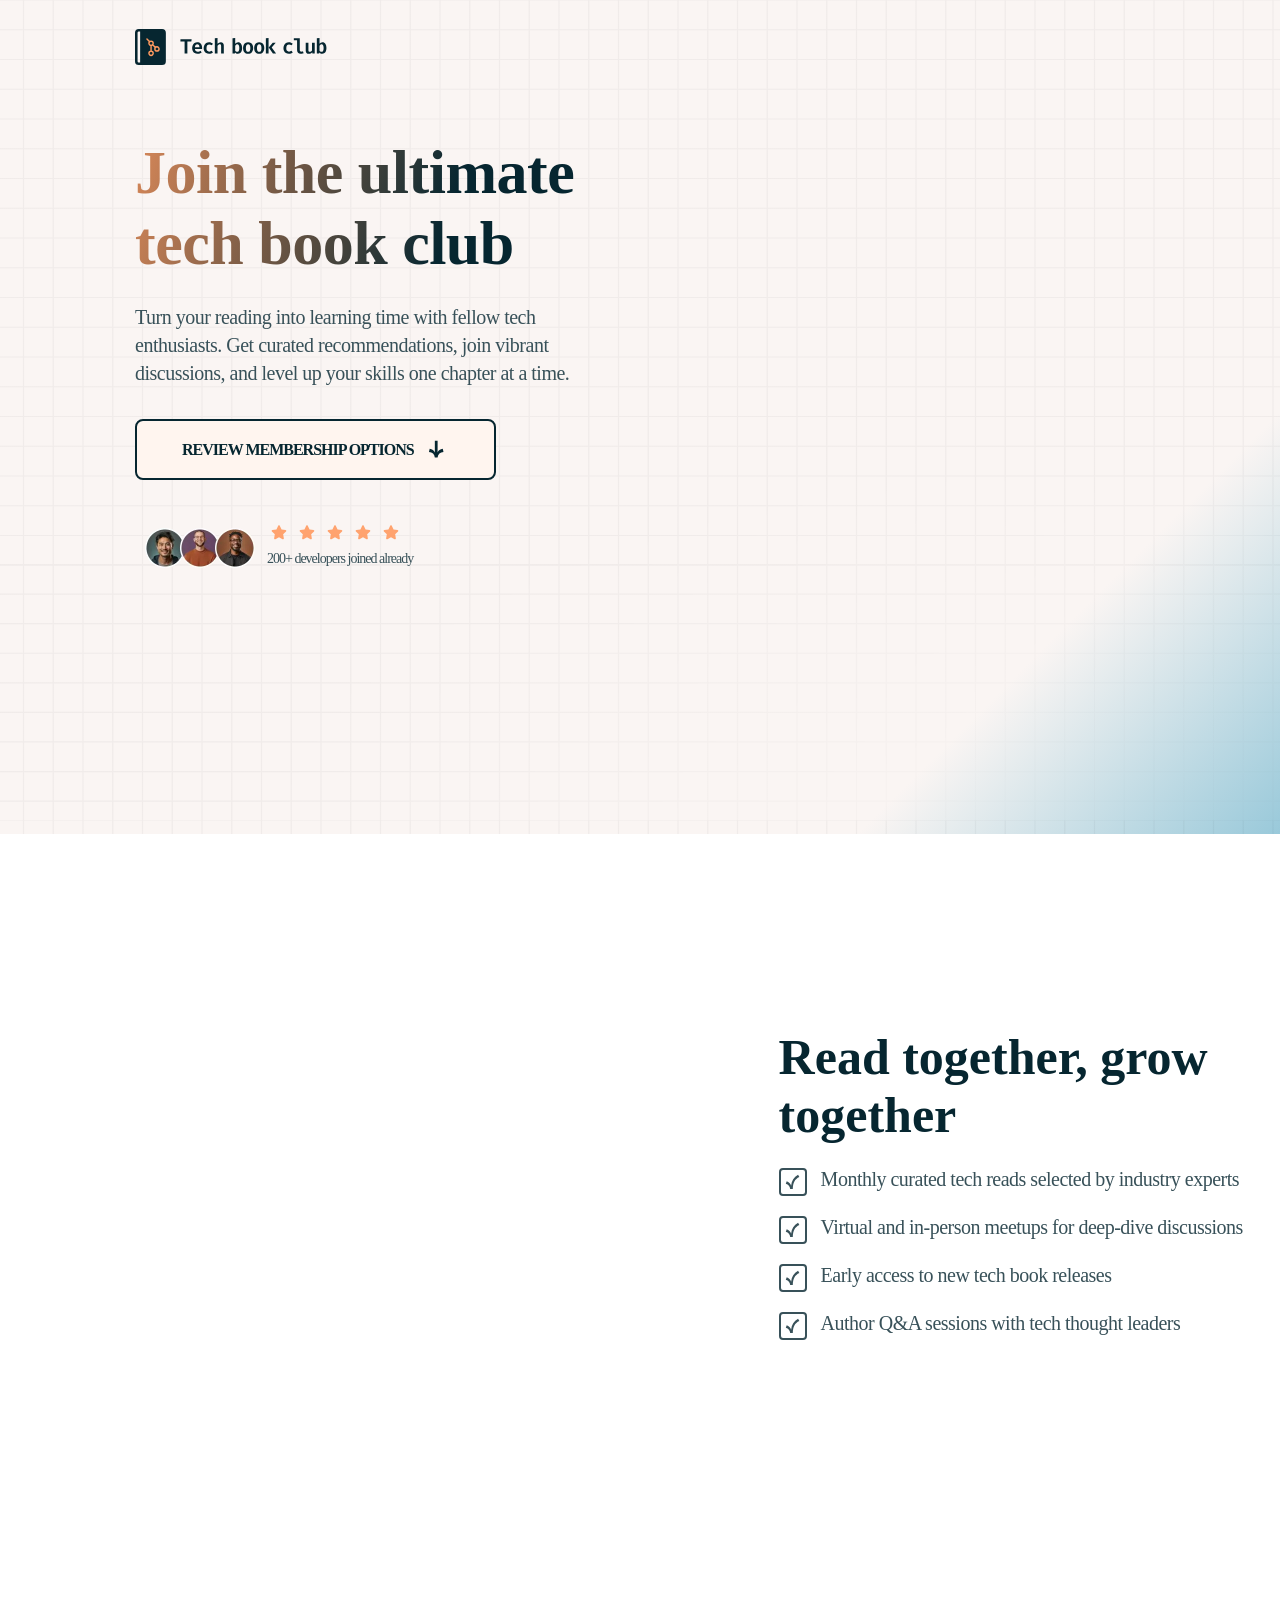
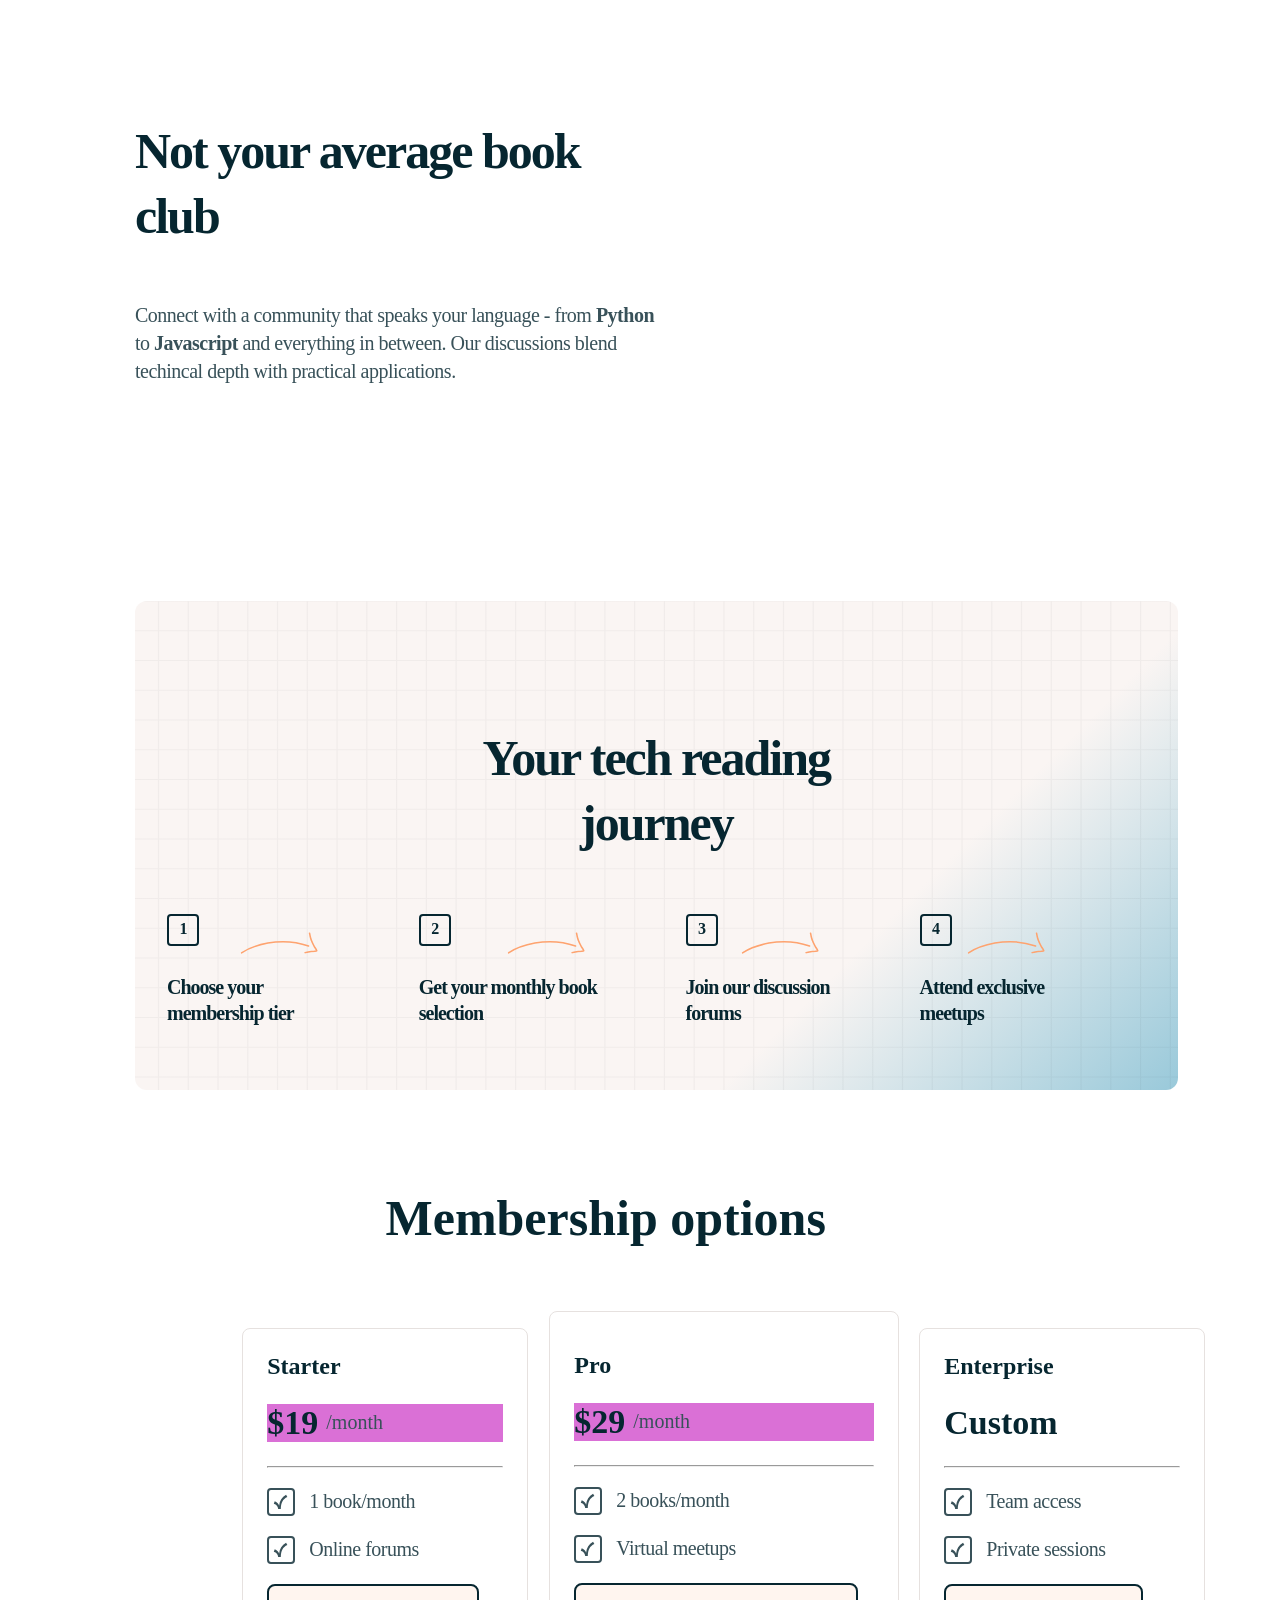
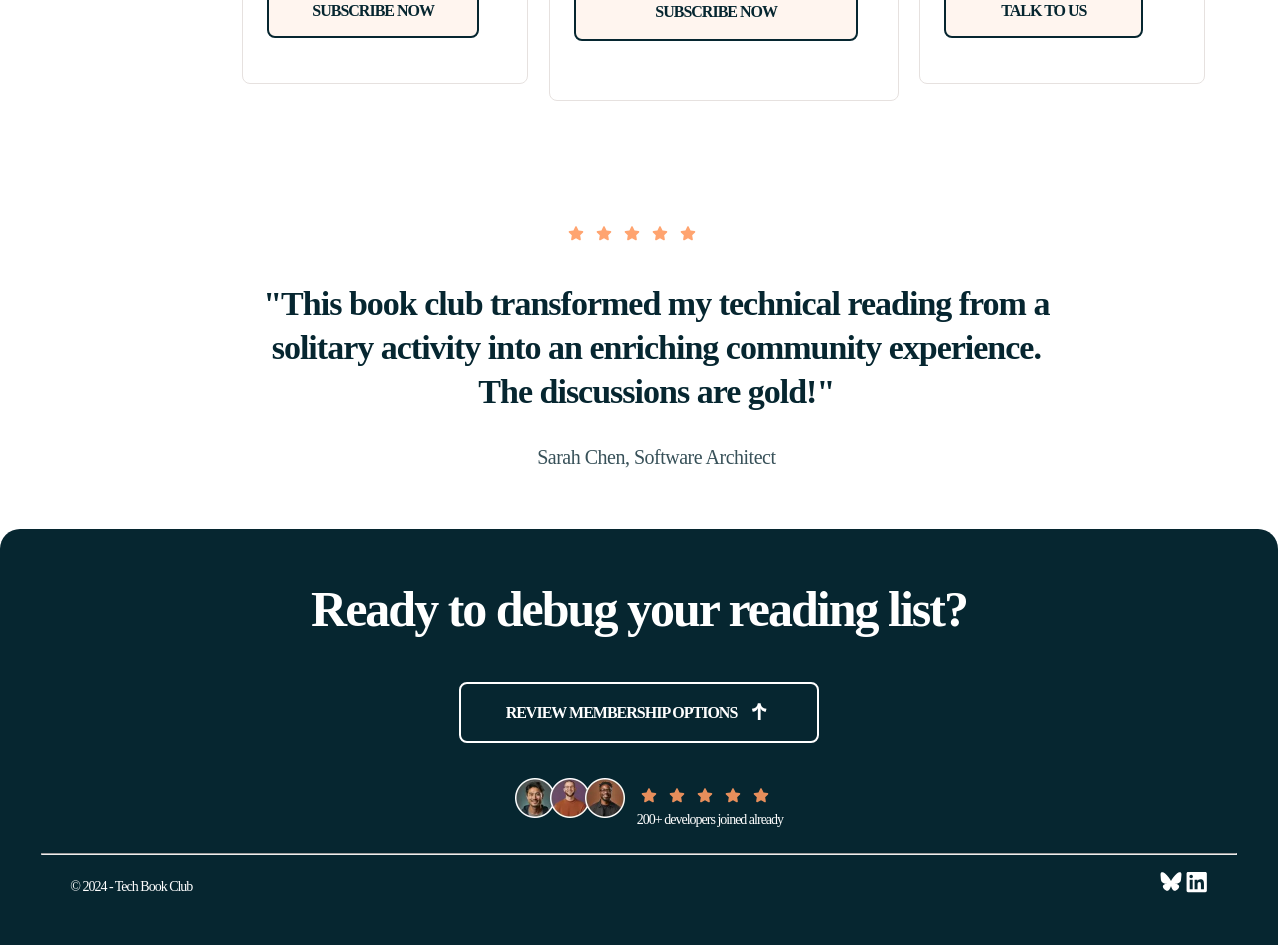
==== commit cdaddda0: "Club Branch" ====
--- a/Code/tech.html
+++ b/Code/tech.html
@@ -20,13 +20,16 @@
                 <button class="button">review membership options <img src="/Assets/icon-arrow-down.svg" alt=""></button>
                 <div class="developers">
                     <img src="/Assets/image-avatars.webp" alt="" width="110" height="40" class="avatars">
+
                     <div class="stars">
-                        <img src="/Assets/icon-star.svg" alt="">
-                        <img src="/Assets/icon-star.svg" alt="">
-                        <img src="/Assets/icon-star.svg" alt="">
-                        <img src="/Assets/icon-star.svg" alt="">
-                        <img src="/Assets/icon-star.svg" alt="">
-                        <p class="three-men">200+ developers joined already</p>
+                            <img src="/Assets/icon-star.svg" alt="">
+                            <img src="/Assets/icon-star.svg" alt="">
+                            <img src="/Assets/icon-star.svg" alt="">
+                            <img src="/Assets/icon-star.svg" alt="">
+                            <img src="/Assets/icon-star.svg" alt="">
+                            
+                            <p class="devs-joined">200+ developers joined already</p>
+                        </div>
                     </div>
                 </div>
             </div>
@@ -39,7 +42,7 @@
 
                         <!-- (2)  -->
             <picture class="picture">
-                <source media="(width >= 48em)" srcset=" Assets/image-hero-tablet.webp" class="tablet" width="713" height="790" class="tablet-image">
+                <source media="(width >= 48em)" srcset="/Assets/image-hero-tablet.webp" class="tablet" width="713" height="790" class="tablet-image">
                 
                 <img src="/Assets/image-hero-mobile.webp" alt="" width="343" height="384.92" class="mobile-images">
             </picture>
@@ -48,7 +51,7 @@
     <section class="tech-grid read-together">
             <picture class="desktop-read">
                 <source media="(width > 69em)" 
-                srcset="Images/image-read-together-desktop.webp" width="" height=""> 
+                srcset="/Assets/image-read-together-desktop.webp" width="" height=""> 
     
                 <img src="" alt="" width="560" height="520" class="desktop-read">
             </picture> 
@@ -57,29 +60,29 @@
             <h2 class="read-header">Read together, grow together</h2>
             <!-- (1) -->
             <div class="icon-check">
-                <img src="Images/icon-check.svg" alt="">
+                <img src="/Assets/icon-check.svg" alt="">
                 <p>Monthly curated tech reads selected by industry experts</p>
             </div>
             <!-- (2) -->
              <div class="icon-check">
-                 <img src="Images/icon-check.svg" alt="">
+                 <img src="/Assets/icon-check.svg" alt="">
                  <p>Virtual and in-person meetups for deep-dive discussions</p>
              </div>
              <!-- (3) -->
               <div class="icon-check">
-                  <img src="Images/icon-check.svg" alt="">
+                  <img src="/Assets/icon-check.svg" alt="">
                   <p>Early access to new tech book releases</p>
               </div>
               <div class="icon-check">
-                  <img src="Images/icon-check.svg" alt="">
+                  <img src="/Assets/icon-check.svg" alt="">
                   <p>Author Q&A sessions with tech thought leaders</p> 
                 </div>
             </div>
 
             <picture class="read">
-                <source media="(width >= 48em)" srcset="Images/image-read-together-tablet.webp" width="713" height="653.71">
-
-                <img src="Images/image-read-together-mobile.webp" alt="" width="343" height="318.5" class="readers">
+                <source media="(width >= 48em)" srcset="/Assets/image-read-together-tablet.webp" width="713" height="653.71">
+
+                <img src="/Assets/image-read-together-mobile.webp" alt="" width="343" height="318.5" class="readers">
             </picture>
         </section>
         
@@ -93,33 +96,32 @@
 
                 <!-- Desktop Image -->
                  <picture class="tech-logos">
-                    <source media="(width > 69em)" srcset="Images/logos-tech.svg">
+                    <source media="(width > 69em)" srcset="/Assets/tech-logos.svg">
 
                     <img src="" alt="">
                  </picture>
 
                 <picture class="not-average">
-                    <source media="(width > 69em)" srcset="Images/image-not-average-desktop.webp">
+                    <source media="(width > 69em)" srcset="/Assets/image-not-average-desktop.webp">
         
                     <img src="" alt="" width="580" height="520" class="not-average">
                 </picture>
  
         <picture class="read">
-            <source media="(width >= 48em)" srcset="Images/image-not-average-tablet.webp" width="713" height="653.71">
-
-            <img src="Images/image-not-average-mobile.webp" alt="" width="343" height="318.5" class="readers">
+            <source media="(width >= 48em)" srcset="/Assets/image-not-average-tablet.webp" width="713" height="653.71">
+
+            <img src="/Assets/image-not-average-mobile.webp" alt="" width="343" height="318.5" class="readers">
         </picture>
 
         <picture class="logos">
-            <source media="(width > 47em)" srcset="Images/logos-tech.svg">
+            <source media="(width > 47em)" srcset="/Assets/logos-tech.svg">
             
             <img src="" alt="" >
         </picture> 
     </section>
 
     <section class="tech-grid tech-reading">        
-
-        <div class="journey glowing">
+        <div class="journey">
             <h2>Your tech reading journey</h2>
             <!-- (1) -->
             <div class="tech-container">
@@ -128,7 +130,7 @@
                     <p>Choose your membership tier</p>
                 </div>
                     <div class="arrows">
-                        <img src="Images/pattern-arrow.svg" alt="">
+                        <img src="/Assets/pattern-arrow.svg" alt="">
                     </div>
 
                 <!-- (2) -->
@@ -137,7 +139,7 @@
                         <p>Get your monthly book selection</p>
                     </div>
                         <div class="arrows">
-                            <img src="Images/pattern-arrow.svg" alt="">
+                            <img src="/Assets/pattern-arrow.svg" alt="">
                         </div>
 
                     <!-- (3) -->
@@ -146,7 +148,7 @@
                         <p>Join our discussion forums</p>
                     </div>
                     <div class="arrows">
-                        <img src="Images/pattern-arrow.svg" alt="">
+                        <img src="/Assets/pattern-arrow.svg" alt="">
                     </div>
 
                     <!-- (4) -->
@@ -155,7 +157,7 @@
                         <p>Attend exclusive meetups</p>
                     </div>
                         <div class="arrows">
-                            <img src="Images/pattern-arrow.svg" alt="">
+                            <img src="/Assets/pattern-arrow.svg" alt="">
                     </div>
                     </div>
                 </section>
@@ -177,13 +179,13 @@
                             <hr class="line">
                             <!-- (1) -->
                             <div class="icon-check">
-                                <img src="Images/icon-check.svg" alt="">
+                                <img src="/Assets/icon-check.svg" alt="">
                                 <p>1 book/month</p>
                             </div>
                             
                             <!-- (2) -->
                             <div class="icon-check">
-                                <img src="Images/icon-check.svg" alt="">
+                                <img src="/Assets/icon-check.svg" alt="">
                             <p>Online forums</p>
                           </div>
                           <button class="subscribe starter-button">subscribe now</button>
@@ -199,13 +201,13 @@
                         <hr class="line">
                         <!-- (1) -->
                         <div class="icon-check">
-                            <img src="Images/icon-check.svg" alt="">
+                            <img src="/Assets/icon-check.svg" alt="">
                             <p>2 books/month</p>
                         </div>
                         
                         <!-- (2) -->
                         <div class="icon-check">
-                            <img src="Images/icon-check.svg" alt="">
+                            <img src="/Assets/icon-check.svg" alt="">
                         <p>Virtual meetups</p>
                       </div>
                       <button class="subscribe">subscribe now</button>
@@ -217,13 +219,13 @@
                             <h2 class="custom">Custom</h2>
                             <hr class="line">
                             <div class="icon-check">
-                                <img src="Images/icon-check.svg" alt="">
+                                <img src="/Assets/icon-check.svg" alt="">
                                 <p>Team access</p>
                             </div>
                             
                         <!-- (2) -->
                         <div class="icon-check">
-                            <img src="Images/icon-check.svg" alt="">
+                            <img src="/Assets/icon-check.svg" alt="">
                             <p>Private sessions</p>
                       </div>
                       <button class="subscribe enterprise-button">talk to us</button>
@@ -234,11 +236,11 @@
                  <!-- Review -->
                   <section class="tech-grid" >
                     <div class="five-stars">
-                        <img src="Images/icon-star.svg" alt="" class="star">
-                        <img src="Images/icon-star.svg" alt="" class="star">
-                        <img src="Images/icon-star.svg" alt="" class="star">
-                        <img src="Images/icon-star.svg" alt="" class="star">
-                        <img src="Images/icon-star.svg" alt="" class="star">
+                        <img src="/Assets/icon-star.svg" alt="" class="star">
+                        <img src="/Assets/icon-star.svg" alt="" class="star">
+                        <img src="/Assets/icon-star.svg" alt="" class="star">
+                        <img src="/Assets/icon-star.svg" alt="" class="star">
+                        <img src="/Assets/icon-star.svg" alt="" class="star">
                     </div>
                     
                     <div class="review-text">
@@ -253,16 +255,16 @@
                      <footer class="regrid">
                         <div class="contents">
                             <h1>Ready to debug your reading list?</h1>
-                            <button class="button footer-button">review membership options<img src="Images/icon-arrow-up.svg" alt=""></button>
+                            <button class="button footer-button">review membership options<img src="/Assets/icon-arrow-up.svg" alt=""></button>
 
                             <div class="developers">
-                                <img src="Images/image-avatars.webp" alt="" width="110" height="40" class="avatars">
+                                <img src="/Assets/image-avatars.webp" alt="" width="110" height="40" class="avatars">
                                 <div class="stars">
-                                    <img src="Images/icon-star.svg" alt="">
-                                    <img src="Images/icon-star.svg" alt="">
-                                    <img src="Images/icon-star.svg" alt="">
-                                    <img src="Images/icon-star.svg" alt="">
-                                    <img src="Images/icon-star.svg" alt="">
+                                    <img src="/Assets/icon-star.svg" alt="">
+                                    <img src="/Assets/icon-star.svg" alt="">
+                                    <img src="/Assets/icon-star.svg" alt="">
+                                    <img src="/Assets/icon-star.svg" alt="">
+                                    <img src="/Assets/icon-star.svg" alt="">
                                     <p class="tech-gurus">200+ developers joined already</p>
                                 </div>
                             </div>
@@ -276,8 +278,8 @@
 
                                 <!-- Icons -->
                                 <div class="icons">
-                                    <img src="Images/logo-bluesky.svg" alt="" class="bluesky">
-                                    <img src="Images/logo-linkedin.svg" alt="" class="linkedin">
+                                    <img src="/Assets/logo-bluesky.svg" alt="" class="bluesky">
+                                    <img src="/Assets/logo-linkedin.svg" alt="" class="linkedin">
                                 </div>
                             </div>
                      </footer>
--- a/Code/book.css
+++ b/Code/book.css
@@ -1,41 +1,42 @@
 /* martian-mono-regular - latin */
 @font-face {
-    font-display: swap; /* Check https://developer.mozilla.org/en-US/docs/Web/CSS/@font-face/font-display for other options. */
-    font-family: 'Martian Mono';
-    font-style: normal;
-    font-weight: 400;
-    src: url('../fonts/martian-mono-v3-latin-regular.woff2') format('woff2'); /* Chrome 36+, Opera 23+, Firefox 39+, Safari 12+, iOS 10+ */
-  }
-  
-  /* martian-mono-600 - latin */
-  @font-face {
-    font-display: swap; /* Check https://developer.mozilla.org/en-US/docs/Web/CSS/@font-face/font-display for other options. */
-    font-family: 'Martian Mono';
-    font-style: normal;
-    font-weight: 600;
-    src: url('../fonts/martian-mono-v3-latin-600.woff2') format('woff2'); /* Chrome 36+, Opera 23+, Firefox 39+, Safari 12+, iOS 10+ */
-  }
-  
-  /* martian-mono-700 - latin */
-  @font-face {
-    font-display: swap; /* Check https://developer.mozilla.org/en-US/docs/Web/CSS/@font-face/font-display for other options. */
-    font-family: 'Martian Mono';
-    font-style: normal;
-    font-weight: 700;
-    src: url('../fonts/martian-mono-v3-latin-700.woff2') format('woff2'); /* Chrome 36+, Opera 23+, Firefox 39+, Safari 12+, iOS 10+ */
-  }
-
-  /* inter-regular - latin */
+  font-display: swap; /* Check https://developer.mozilla.org/en-US/docs/Web/CSS/@font-face/font-display for other options. */
+  font-family: "Martian Mono";
+  font-style: normal;
+  font-weight: 400;
+  src: url("../fonts/martian-mono-v3-latin-regular.woff2") format("woff2"); /* Chrome 36+, Opera 23+, Firefox 39+, Safari 12+, iOS 10+ */
+}
+
+/* martian-mono-600 - latin */
 @font-face {
   font-display: swap; /* Check https://developer.mozilla.org/en-US/docs/Web/CSS/@font-face/font-display for other options. */
-  font-family: 'Inter';
+  font-family: "Martian Mono";
+  font-style: normal;
+  font-weight: 600;
+  src: url("../fonts/martian-mono-v3-latin-600.woff2") format("woff2"); /* Chrome 36+, Opera 23+, Firefox 39+, Safari 12+, iOS 10+ */
+}
+
+/* martian-mono-700 - latin */
+@font-face {
+  font-display: swap; /* Check https://developer.mozilla.org/en-US/docs/Web/CSS/@font-face/font-display for other options. */
+  font-family: "Martian Mono";
+  font-style: normal;
+  font-weight: 700;
+  src: url("../fonts/martian-mono-v3-latin-700.woff2") format("woff2"); /* Chrome 36+, Opera 23+, Firefox 39+, Safari 12+, iOS 10+ */
+}
+
+/* inter-regular - latin */
+@font-face {
+  font-display: swap; /* Check https://developer.mozilla.org/en-US/docs/Web/CSS/@font-face/font-display for other options. */
+  font-family: "Inter";
   font-style: normal;
   font-weight: 400;
-  src: url('../fonts/inter-v18-latin-regular.woff2') format('woff2'); /* Chrome 36+, Opera 23+, Firefox 39+, Safari 12+, iOS 10+ */
+  src: url("../fonts/inter-v18-latin-regular.woff2") format("woff2"); /* Chrome 36+, Opera 23+, Firefox 39+, Safari 12+, iOS 10+ */
 }
 
 /*  Colour variables */
 :root {
+  --glow: #99c9da;
   --neutral-0: #ffffff;
   --light-blue: #9cc9da;
   --neutral-100: #faf5f3;
@@ -43,18 +44,22 @@
   --neutral-700: #385159;
   --neutral-900: #062630;
   --light-salmon-50: #fff5ef;
-    --light-salmon-100:#ffe2d1;
-    --light-salmon-500: #fea36f;
-    --text-gradient: linear-gradient(107deg, #ff9a60 -11.37%, #062630 61.84%);
-    --gradient: linear-gradient(90deg, #ffe2d1 0%, #fff5ef 100%);
+  --light-salmon-100: #ffe2d1;
+  --light-salmon-500: #fea36f;
+  --text-gradient: linear-gradient(107deg, #ff9a60 -11.37%, #062630 61.84%);
+  --gradient: linear-gradient(90deg, #ffe2d1 0%, #fff5ef 100%);
 }
 
 /* Spacing custom props / Font */
 :root {
-  --font-md: 34px;
-  --space-lg: 120px;
-  --space-md: 64px;
-  --space-sm: 24px;
+  --reg: 1rem;
+  --font-lg: 2.5em;
+  --percent: 100%;
+  --space-md: 4em;
+  --space-lg: 7.5rem;
+  --font-regular: 400;
+  --space-sm: 1.5rem;
+  --font-md: 2.125rem;
 }
 
 * {
@@ -73,63 +78,65 @@
 }
 
 h1 {
-    font-size: clamp(2.375rem, 1.5991379310344829rem + 3.3103448275862064vw, 3.875rem);
-  }
-  
-  h2 {
-    font-size: clamp(2.125rem, 1.6704545454545454rem + 1.9393939393939394vw, 3.125rem);
-  }
-  
-  h3 {
-    font-size: clamp(1.5rem, 1.2159090909090908rem + 1.2121212121212122vw, 2.125rem);
-  }  
-  
-  p {
-    font-family: 'Inter';
-    color: var(--neutral-700);
-    font-size: clamp(1.25rem, 1.25rem + 0vw, 1.25rem);
-  }
-  
-  .navbar {
-    padding-block-start: 29px;
-  }
-
-    .tech-grid {
-      display: grid;
-      column-gap: 16px;
-      grid-template-columns: 0.1rem repeat(4, calc((375px - 20px - 16px  * 4) / 4)) 0.1rem;
-    }
-
-  .navbar  {
+  font-size: clamp(
+    2.375rem,
+    1.5991379310344829rem + 3.3103448275862064vw,
+    3.875rem
+  );
+}
+
+h2 {
+  font-size: clamp(
+    2.125rem,
+    1.6704545454545454rem + 1.9393939393939394vw,
+    3.125rem
+    );
+}
+
+h3 {
+  font-size: clamp(
+    1.5rem,
+    1.2159090909090908rem + 1.2121212121212122vw,
+    2.125rem
+  );
+}
+
+p {
+  font-family: "Inter";
+  color: var(--neutral-700);
+  font-size: clamp(1.25rem, 1.25rem + 0vw, 1.25rem);
+}
+
+.tech-grid {
+  display: grid;
+  column-gap: var(--reg);
+  grid-template-columns: 0.1rem repeat(4, calc((375px - 20px - 16px * 4) / 4)) 0.1rem;
+}
+
+.header {
+  min-height: 1100px;
+  background-image: url(/Assets/pattern-light-bg.svg),
+  linear-gradient(135deg, var(--neutral-100) 80%, var(--glow));
+
+  & .navbar {
     grid-column: 2;
-  }
-
-  .header {
-    min-height: 1100px;
-    background: var(--light-salmon-50);
-    /* background-image: url(Images/pattern-light-bg.svg),  linear-gradient(to right, blueviolet, magenta); */
-  } 
-
-  .glow {
-   left: 100px;
-    z-index: -1;
-    position: absolute;
-  }
-  
-  .info {
-    grid-column: 2 / -1;
-  }
-  
-  .info > h1 {
-  width: 100%;
-  line-height: 120%;
+    padding-block-start: calc(var(--space-sm) + 0.3125rem);
+  }
+}
+
+.info  {
+  grid-column: 2 / -1;
+
+& h1 {
+  width: var(--percent);
   letter-spacing: -0.5px;
 }
 
-.info > p {
-  margin-top: 24px;
-  line-height: 140%;
+& p {
   letter-spacing: -0.5px;
+  margin-top: var(--space-sm);
+  line-height: calc(var(--percent) + 40%);
+}
 }
 
 .heading-gradient {
@@ -142,78 +149,82 @@
   border: 0;
   display: flex;
   cursor: pointer;
-  font-size: 1rem;
-  font-weight: 600;
-  column-gap: 11px;
-  margin-top: 32px;
-  border-radius: 8px;
   font-family: inherit;
   flex-direction: row;
+  font-size: var(--reg);
   align-items: center;
-  padding: 16px 23px;
   letter-spacing: -1px;
   color: var(--neutral-900);
   text-transform: uppercase;
+  margin-top: calc(var(--reg) * 2);
+  border-radius: calc(var(--reg) / 2);
   border: 2px solid var(--neutral-900);
+  padding: var(--reg) vaR(--space-sm);
+  column-gap: calc(var(--reg) - 0.3125rem);
   background-color: var(--light-salmon-50);
-}
-
-.button:hover {
-  background: var(--gradient);
-  box-shadow: 0 0 0 3px var(--light-salmon-50), 0 0 0 5px var(--neutral-700);  
+  font-weight: calc(var(--font-regular) + 200);
+  
+  &:hover {
+    background: var(--gradient);
+    box-shadow: 0 0 0 3px var(--light-salmon-50), 0 0 0 5px var(--neutral-700);
+  }
+}
+
+.developers > * {
+  align-items: center;
 }
 
 .developers {
   display: flex;
-  margin-top: 20px;
-  column-gap: 12px;
   align-items: center;
-}
-
-.three-men {
-  max-width: 80%;
-  line-height: 120%;
-  font-size: 0.875rem;
-  letter-spacing: -1px;
-  color: var(--neutral-700);
-  font-family: "Martian Mono", serif;
+  grid-template-columns: repeat(2, 1fr);
+  margin-top: calc(var(--reg) + 0.25rem);
+  column-gap: calc(var(--reg) - 0.25rem);
+
+  & .stars {
+    margin: var(--reg) 0 0 0;
+  }
+  
+  & .devs-joined {
+    position: relative;
+    letter-spacing: -1px;
+    color: var(--neutral-700);
+    bottom: var(--space-sm);
+    font-family: "Martian Mono", serif;
+    font-size: calc(var(--reg) - 0.125rem);
+  }
 }
 
 .mobile-images {
-  top: -25px;
+  top: -40px;
   position: relative;
   border-radius: 5.08px;
 }
 
-.desktop-image {
-  display: none;
-}
-
 .desktop-read {
   display: none;
 }
 
 /* Reading section */
 .read-together {
-  margin-top: 40px;
-}
-
-.grow-together > h2 {  
-  text-align: left;
-  grid-column: 2 / -2;
-  margin-bottom: 24px;
+  margin-top: calc(var(--font-md) + 0.37rem);
 }
 
 .grow-together {
   grid-column: 2 / -2;
-  font-size: 2.125rem;
-}
-
+  
+  & h2 {
+    text-align: left;
+    grid-column: 2 / -2;
+    margin-bottom: var(--space-sm);
+  }
+}
+  
 .icon-check {
-  gap: 14px;
   display: flex;
   margin: 20px 0;
   letter-spacing: -0.5px;
+  gap: calc(var(--reg) - 0.125rem);
 }
 
 .read {
@@ -221,8 +232,8 @@
 }
 
 .readers {
-  margin-top: 40px;
-  border-radius: 8px;
+  border-radius: calc(var(--reg) / 2);
+  margin-block-start: var(--font-md);
 }
 
 /* Book club */
@@ -232,13 +243,13 @@
 
 .average {
   grid-column: 2 / -2;
-  padding-block-start: 64px;
+  padding-block-start: var(--space-md);
 }
 
 .average > p {
-  line-height: 140%;
-  margin-top: 24px;
   letter-spacing: -0.5px;
+  margin-top: var(--space-sm);
+  line-height: calc(var(--percent) + 40%);
 }
 
 .club-header {
@@ -251,33 +262,24 @@
 
 /* Tech reading */
 .journey {
-  z-index: -1;
   grid-column: 2 / -2;
-  border-radius: 12px;
-  padding-inline: 1rem;
+  padding-inline: var(--reg);
   margin-top: var(--space-md);
   padding-bottom: var(--space-md);
-  background-color: var(--neutral-100);
-  background-image: url(Images/pattern-light-bg.svg);
-}
-
-.tech-reading {
-  position: relative;
-  background-position: center center / cover;
-}
-
-.pattern {
-  position: absolute;
-}
-
-.journey > h2 {
-  line-height: 130%;
-  letter-spacing: -2px;
-  padding-block-start: var(--space-md);
+  border-radius: calc(var(--reg) - 0.25rem);
+  background-image: url(/Assets/pattern-light-bg.svg),
+    linear-gradient(135deg, var(--neutral-100) 70%, var(--glow));
+
+  & h2 {
+    letter-spacing: -2px;
+    width: var(--percent);
+    padding-block-start: var(--font-lg);
+    line-height: calc(var(--percent) + 30%);
+  }
 }
 
 .tech-container {
-  margin-top: 30px;
+  margin-top: calc(var(--space-sm) + 0.375em );
 }
 
 .arrows {
@@ -285,97 +287,96 @@
 }
 
 .tech-contents {
-  font-weight: 600;
   color: var(--neutral-900);
+  font-weight: calc(var(--font-regular) + 200);
 }
 
 .tech-contents > * {
-  line-height: 130%;
   letter-spacing: -1px;
-  font-family: 1.125rem;
   color: var(--neutral-900);
   font-family: "Martian Mono", serif;
+  line-height: calc(var(--percent) + 30%);
 }
 
 .number-box {
-  width: 32px;
   display: flex;
-  height: 32px;
   margin: 28px 0;
-  border-radius: 4px;
   align-items: center;
   justify-content: center;
+  width: calc(var(--reg) * 2);
+  height: calc(var(--reg) * 2);
+  border-radius: calc(var(--reg) / 4);
   border: 2.5px solid var(--neutral-900);
 }
 
 /* Memberships */
 .members-heading {
-  grid-column: 2; 
-  margin-top: 64px;
+  grid-column: 2;
+  margin-top: var(--space-md);
 }
 
 .memberships {
   display: grid;
   grid-column: 2 / -2;
   row-gap: var(--space-sm);
-  padding-block-start: 30px;
+  padding-block-start: calc(var(--font-md) - 0.25em);
 }
 
 /* First option */
 .options {
   grid-column: 1;
-  border-radius: 8px;
   padding: var(--space-sm);
+  border-radius: calc(var(--reg) / 2);
   border: 1px solid var(--neutral-200);
-}
-
-.options > h3 {
-  margin-bottom: 24px;
-}
-
-.line {
+
+&  h3 {
+  margin-bottom: var(--space-sm);
+}
+
+& .line {
   color: var(--neutral-200);
 }
 
-.fees {
-  gap: 0.5rem;
+& .fees {
   display: flex;
   justify-items: center;
+  gap: calc(var(--reg) / 2);
+  background-color: orchid;
   margin-bottom: var(--space-sm);
-}
-
-.fees > p {
-  align-self: center;
+  
+  & p {
+    align-self: center;
+  }
+}
 }
 
 .subscribe {
   border: none;
-  font-size: 15px;
   cursor: pointer;
-  font-weight: 600;
   line-height: 130%;
   border-radius: 8px;
+  font-size: var(--reg);
   padding: 17px 79px;
   letter-spacing: -1px;
   color: var(--neutral-900);
   text-transform: uppercase;
-  font-family: 'Martian Mono';
+  font-family: "Martian Mono";
   border: 2px solid var(--neutral-900);
-  background-color: var(--light-salmon-50) ;
-}
-
-.subscribe:hover {
-  background: var(--gradient);
-  box-shadow: 0 0 0 3px var(--light-salmon-50), 0 0 0 5px var(--neutral-700);  
-}
-
-/* options */
+  font-weight: calc(var(--font-regular) + 200) ;
+  background-color: var(--light-salmon-50);
+  
+  &:hover {
+    background: var(--gradient);
+    box-shadow: 0 0 0 3px var(--light-salmon-50), 0 0 0 5px var(--neutral-700);
+  }
+}
+  
 .starter {
   grid-column: 2 / -2;
 }
 
 /* Third option */
-.enterprise > h2{
+.enterprise > h2 {
   margin-bottom: var(--space-sm);
 }
 
@@ -390,7 +391,7 @@
   padding-block-start: var(--space-md);
 }
 
-.review-text > h3  {
+.review-text > h3 {
   margin: 32px 0;
   font-weight: 600;
   line-height: 110%;
@@ -410,8 +411,8 @@
 .regrid {
   display: grid;
   grid-column: 1 / -1;
-  column-gap: 24px;
-  grid-template-columns: 0.5rem repeat(4, calc((375px - 64px - 24px  * 3) / 4)) 0.5rem;
+  column-gap: var(--space-sm);
+  grid-template-columns: 0.5rem repeat(4, calc((375px - 64px - 24px * 3) / 4)) 0.5rem;
 }
 
 .contents {
@@ -442,7 +443,7 @@
 }
 
 .developers {
-  margin-block-end: 64px;
+  margin-block-end: var(--space-md);
 }
 
 .divider {
@@ -450,12 +451,13 @@
   color: var(--neutral-700);
 }
 
-.tech, .tech-gurus {
+.tech,
+.tech-gurus {
   font-size: 14px;
   line-height: 120%;
   letter-spacing: -1px;
   color: var(--neutral-0);
-  font-family: 'Martian Mono';
+  font-family: "Martian Mono";
 }
 
 .tech {
@@ -469,17 +471,17 @@
   align-items: center;
 }
 
-.bluesky, 
+.bluesky,
 .linkedin {
   width: 22px;
   height: 22px;
 }
 
 /* Tablet Styles */
-@media(width >= 48em)  {
+@media (width >= 48em) {
   .tech-grid {
     column-gap: 24px;
-    grid-template-columns: 0.1rem repeat(8, calc((768px  - 32px - 24px * 8) / 8)) 0.1rem;
+    grid-template-columns: 0.1rem repeat(8, calc((768px - 32px - 24px * 8) / 8)) 0.1rem;
   }
 
   .header {
@@ -492,8 +494,8 @@
 
   .info > p {
     max-width: 53.5ch;
-  } 
-  
+  }
+
   .stars > p {
     max-width: 100%;
   }
@@ -501,14 +503,14 @@
   .review {
     font-size: 1.125rem;
   }
-  
+
   .hero-mobile {
     background: url(Images/pattern-glow.svg);
   }
 
   .picture {
     width: 100%;
-    grid-column: 2;    
+    grid-column: 2;
     background: url(Images/pattern-glow.svg);
   }
 
@@ -551,7 +553,7 @@
   .members-heading {
     grid-column: 2 / -1;
   }
-  
+
   .options > * {
     align-items: center;
   }
@@ -579,14 +581,14 @@
     font-size: var(--font-md);
   }
 
-  /* Footer */  
+  /* Footer */
   .regrid {
     grid-column: 1 / -1;
     column-gap: 24px;
-    grid-template-columns: 8px repeat(8, calc((768px  - 64px - 24px * 7) / 8)) 8px;
-  }
-
-  .contents  {
+    grid-template-columns: 8px repeat(8, calc((768px - 64px - 24px * 7) / 8)) 8px;
+  }
+
+  .contents {
     display: grid;
     justify-content: center;
     grid-template-columns: repeat(8, 88px);
@@ -619,17 +621,19 @@
 }
 
 /* Desktop */
-@media(width >= 1200px)  {
+@media (width >= 1200px) {
   .tech-grid {
     column-gap: 30px;
-    grid-template-columns: 105px repeat(12, calc((100% - 70px - 30px * 12) / 11)) 105px;
-  }
-
-  .navbar  {
+    grid-template-columns:
+      105px repeat(12, calc((100% - 70px - 30px * 12) / 11))
+      105px;
+  }
+
+  .navbar {
     grid-row: 1;
     grid-column: 2;
-  } 
-  
+  }
+
   .header {
     width: 100%;
     min-height: 834px;
@@ -659,7 +663,7 @@
   }
 
   .stars > p {
-   max-width: 100%;
+    max-width: 100%;
   }
 
   .desktop {
@@ -686,7 +690,7 @@
   .read-together {
     margin-top: 100px;
   }
-  
+
   .grow-together {
     align-self: center;
     grid-column: 8 / -1;
@@ -696,223 +700,229 @@
     max-width: 30ch;
   }
 
-.read {
-  display: none;
-}
-
-.read, .readers {
-  display: none;
-}
-
-.not-average {
-  display: block;
-  align-self: center;
-  position: relative;
-  grid-column: 7 / -1;
-  border-radius: 20px;
-}
-
-.average {
-  display: grid;
-  grid-column: 2;
-  align-self: center;
-  grid-template-rows: repeat(2, 133px);
-  grid-template-columns: repeat(6, 88.33px);
-}
-
-.header-club {
-  width: 100%;
-  grid-column: 2 / 7;
-}
-
-.average > * {
-  grid-column: 1 / -1;
-}
-
-.average > h2 {
-  max-width: 30ch;
-  line-height: 130%;
-  grid-column: 1 / -1;
-  letter-spacing: -2px;
-}
-
-.average > p { 
-  align-self: end;
-}
-
-.average, .not-average {
-  margin-top: 50px;
-}
-
-.logos {
-  display: none;
-}
-
-.tech-logos {
-  z-index: 1;
-  left: 400px;
-  top: 450px;
-  position: relative;
-}
-
-/* Tech reading */
-.journey {
-  grid-column: 2 / 12;
-}
-  
+  .read {
+    display: none;
+  }
+
+  .read,
+  .readers {
+    display: none;
+  }
+
+  .not-average {
+    display: block;
+    align-self: center;
+    position: relative;
+    grid-column: 7 / -1;
+    border-radius: 20px;
+  }
+
+  .average {
+    display: grid;
+    grid-column: 2;
+    align-self: center;
+    grid-template-rows: repeat(2, 133px);
+    grid-template-columns: repeat(6, 88.33px);
+  }
+
+  .header-club {
+    width: 100%;
+    grid-column: 2 / 7;
+  }
+
+  .average > * {
+    grid-column: 1 / -1;
+  }
+
+  .average > h2 {
+    max-width: 30ch;
+    line-height: 130%;
+    grid-column: 1 / -1;
+    letter-spacing: -2px;
+  }
+
+  .average > p {
+    align-self: end;
+  }
+
+  .average,
+  .not-average {
+    margin-top: 50px;
+  }
+
+  .logos {
+    display: none;
+  }
+
+  .tech-logos {
+    z-index: 1;
+    left: 400px;
+    top: 450px;
+    position: relative;
+  }
+
+  /* Tech reading */
+  .journey {
+    grid-column: 2 / 12;
+  }
+
   .journey > h2 {
-    margin: auto; 
+    margin: auto;
     max-width: 15ch;
     text-align: center;
   }
 
-.tech-container {
-  display: flex;
-  justify-content: center ;
-}
-
-.arrows {
-  top: 45px;
-  right: 100px;
-  display: block;
-  position: relative;
-}
-
-.tech-contents > p {
-  width: 100%;
-}
-
-.members-heading   {
-  left: 36px;
-  position: relative;
-  margin-top: 99px;
-  grid-column: 4 / -1;
-}
-
-.memberships {
-  display: grid;
-  gap: 20px;
-  margin: 0 auto;
-  grid-column: 3;
-  align-items: center;
-  grid-template-columns: repeat(9, 97px);
-}
-
-.grid {
-  padding-block-start: 64px;
-}
-
- .pro {
-  left: 73px;
-  width: 350px;
-  height: 390px;
-  grid-column: 3;
-  position: relative;
-  padding: 40px 24px;
-}
-
- .starter, .enterprise  {
-  width: 286px;
-  height: 356px;
-} 
-
-.starter {
-  grid-column: 1;
-}
-
-.starter-button, .enterprise-button {
-  position: absolute;
-}
-
-.starter-button {
-  padding: 15px 43px;
-}
-
-.enterprise {
-  right: 25px;
-  grid-column: 7;
-  position: relative;
-}
-
-.enterprise-button {
-  display: flex;
-  width: fit-content;
-  padding: 15px 55px;
-  letter-spacing: -1px;
-}
-
-.fees > h2 {
-  font-size: 2.125rem;
-}
-
-.custom {
-  font-size: 2.125rem;
-}
-
-.options > h3 {
-  font-size: 1.5rem;
-}
-
-.enterprise {
-  grid-row: 1;
-}
-
-/* Five star review */
-.five-stars {
-  margin-top: 56px;
-  grid-column: 6 / -1;
-}
-
-.review-text {
-  grid-column: 3 / 11;
-}
-
-.review-text > h3 {
-  max-width: 65ch;
-  text-align: center;
-}
-
-.reviewer {
-  text-align: center;
-}
-
-/* Desktop Footer */
-body {
-  overflow-x: hidden;
-}
-
-.regrid {
-  column-gap: 30px;
-  grid-template-columns: 0.25rem repeat(12, calc((100% - 70px - 30px * 11) / 12)) 0.25rem;
-}
-
-.contents {
-  display: grid;
-  grid-template-columns: repeat(10, 144px);
-}
-
-.contents > h1 {
-  grid-column: 3 / 9;
-  font-size: 3.125rem;
-}
-
-.footer-button {
-  margin: 0 auto;
-  text-align: center;
-  grid-column: 3 / 9;
-}
-
-.developers {
-  margin: 24px auto;
-}
-
-.divider {
-  width: 83%;
-  margin: 0 auto;
-}
-
-.footer-base {
-  gap: 51em;
-  justify-content: space-evenly;
-}
-}+  .tech-container {
+    display: flex;
+    justify-content: center;
+  }
+
+  .arrows {
+    top: 45px;
+    right: 100px;
+    display: block;
+    position: relative;
+  }
+
+  .tech-contents > p {
+    width: 100%;
+  }
+
+  .members-heading {
+    left: 36px;
+    position: relative;
+    margin-top: 99px;
+    grid-column: 4 / -1;
+  }
+
+  .memberships {
+    display: grid;
+    gap: 20px;
+    margin: 0 auto;
+    grid-column: 3;
+    align-items: center;
+    grid-template-columns: repeat(9, 97px);
+  }
+
+  .grid {
+    padding-block-start: 64px;
+  }
+
+  .pro {
+    left: 73px;
+    width: 350px;
+    height: 390px;
+    grid-column: 3;
+    position: relative;
+    padding: 40px 24px;
+  }
+
+  .starter,
+  .enterprise {
+    width: 286px;
+    height: 356px;
+  }
+
+  .starter {
+    grid-column: 1;
+  }
+
+  .starter-button,
+  .enterprise-button {
+    position: absolute;
+  }
+
+  .starter-button {
+    padding: 15px 43px;
+  }
+
+  .enterprise {
+    right: 25px;
+    grid-column: 7;
+    position: relative;
+  }
+
+  .enterprise-button {
+    display: flex;
+    width: fit-content;
+    padding: 15px 55px;
+    letter-spacing: -1px;
+  }
+
+  .fees > h2 {
+    font-size: 2.125rem;
+  }
+
+  .custom {
+    font-size: 2.125rem;
+  }
+
+  .options > h3 {
+    font-size: 1.5rem;
+  }
+
+  .enterprise {
+    grid-row: 1;
+  }
+
+  /* Five star review */
+  .five-stars {
+    margin-top: 56px;
+    grid-column: 6 / -1;
+  }
+
+  .review-text {
+    grid-column: 3 / 11;
+  }
+
+  .review-text > h3 {
+    max-width: 65ch;
+    text-align: center;
+  }
+
+  .reviewer {
+    text-align: center;
+  }
+
+  /* Desktop Footer */
+  body {
+    overflow-x: hidden;
+  }
+
+  .regrid {
+    column-gap: 30px;
+    grid-template-columns:
+      0.25rem repeat(12, calc((100% - 70px - 30px * 11) / 12))
+      0.25rem;
+  }
+
+  .contents {
+    display: grid;
+    grid-template-columns: repeat(10, 144px);
+  }
+
+  .contents > h1 {
+    grid-column: 3 / 9;
+    font-size: 3.125rem;
+  }
+
+  .footer-button {
+    margin: 0 auto;
+    text-align: center;
+    grid-column: 3 / 9;
+  }
+
+  .developers {
+    margin: 24px auto;
+  }
+
+  .divider {
+    width: 83%;
+    margin: 0 auto;
+  }
+
+  .footer-base {
+    gap: 51em;
+    justify-content: space-evenly;
+  }
+}
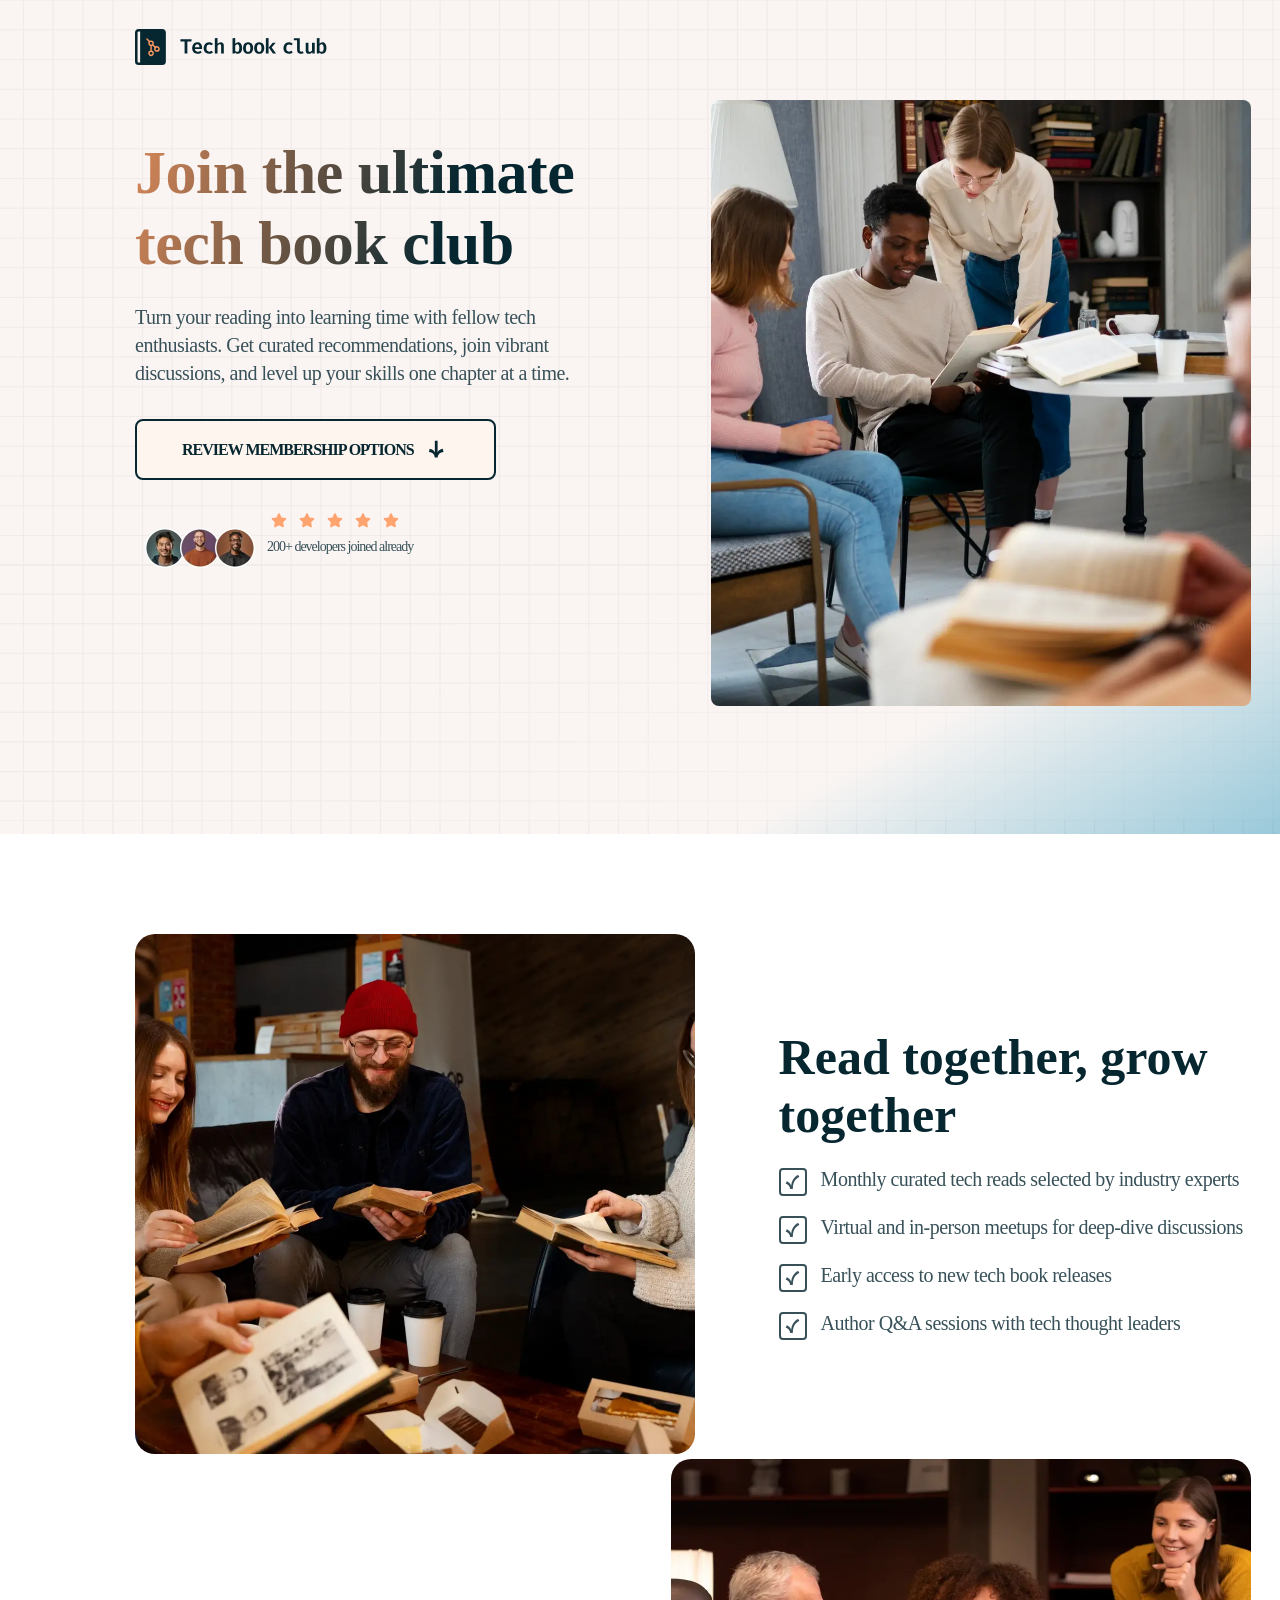
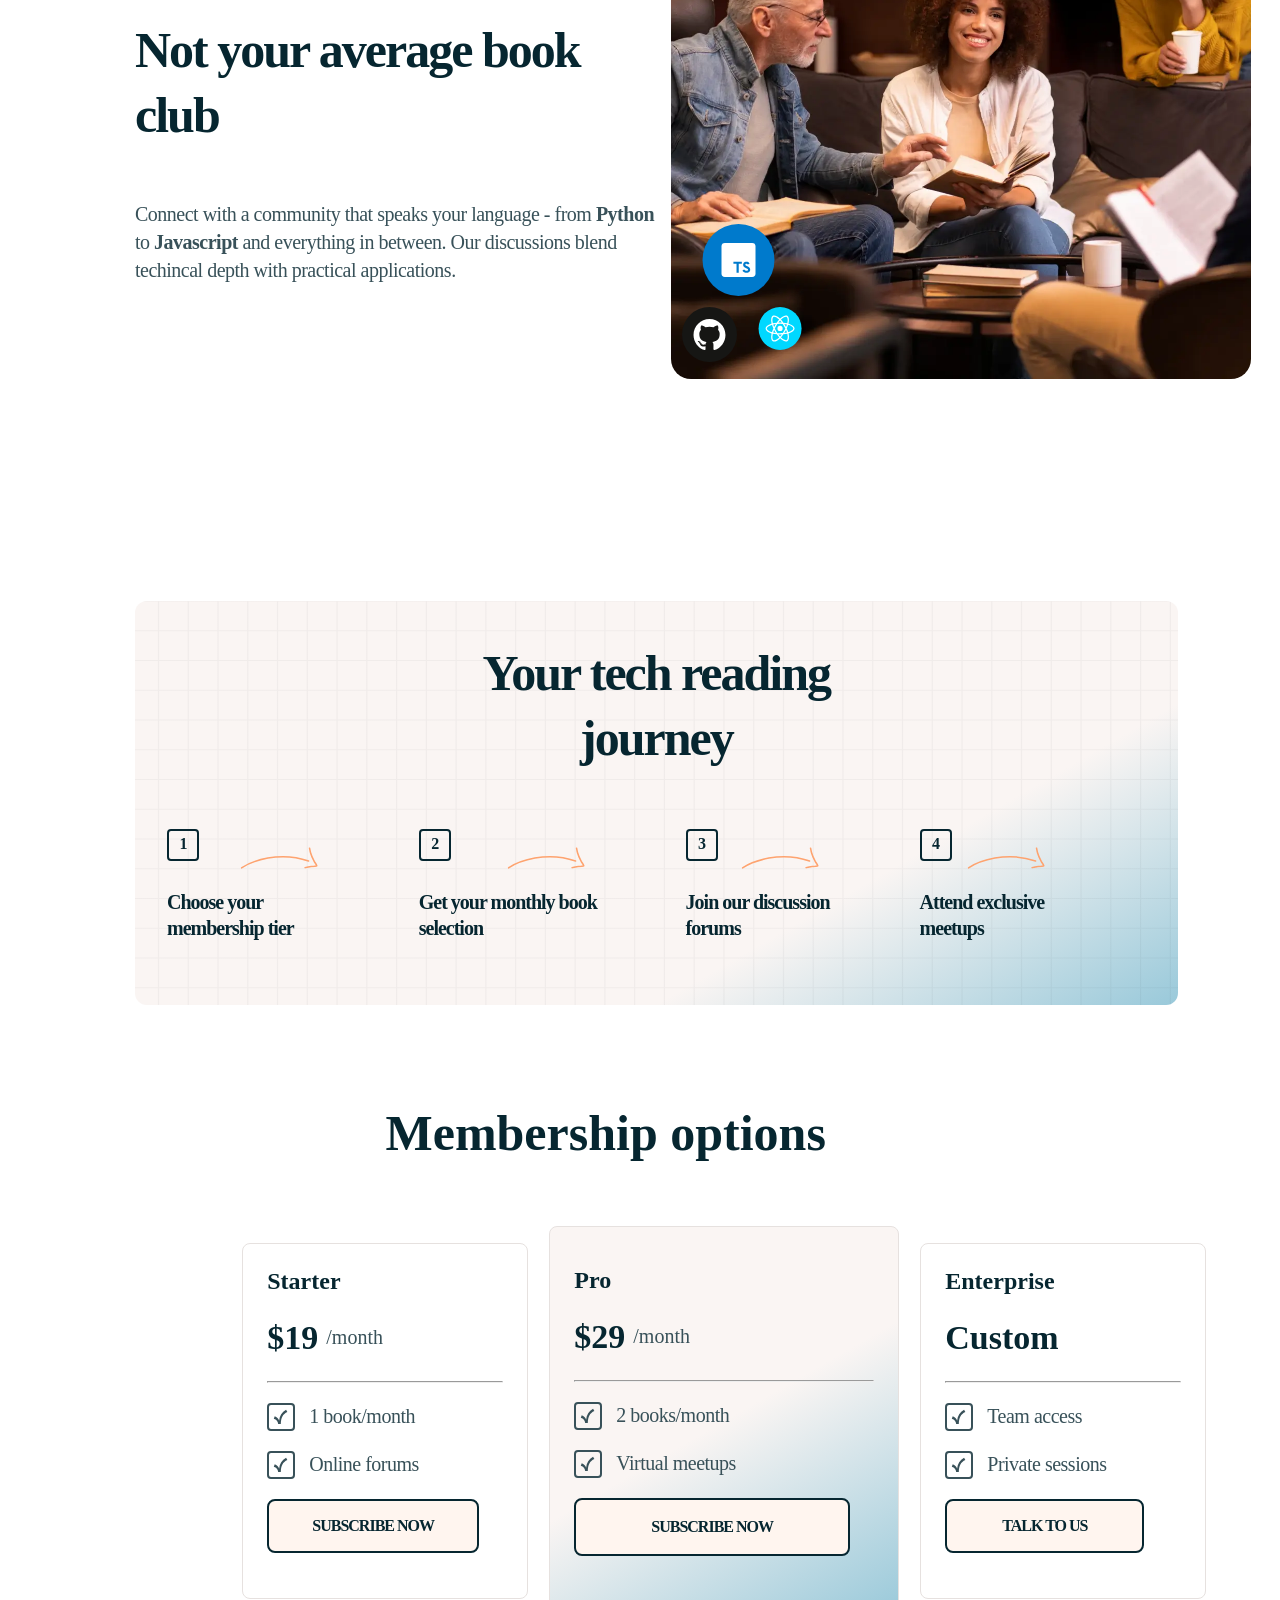
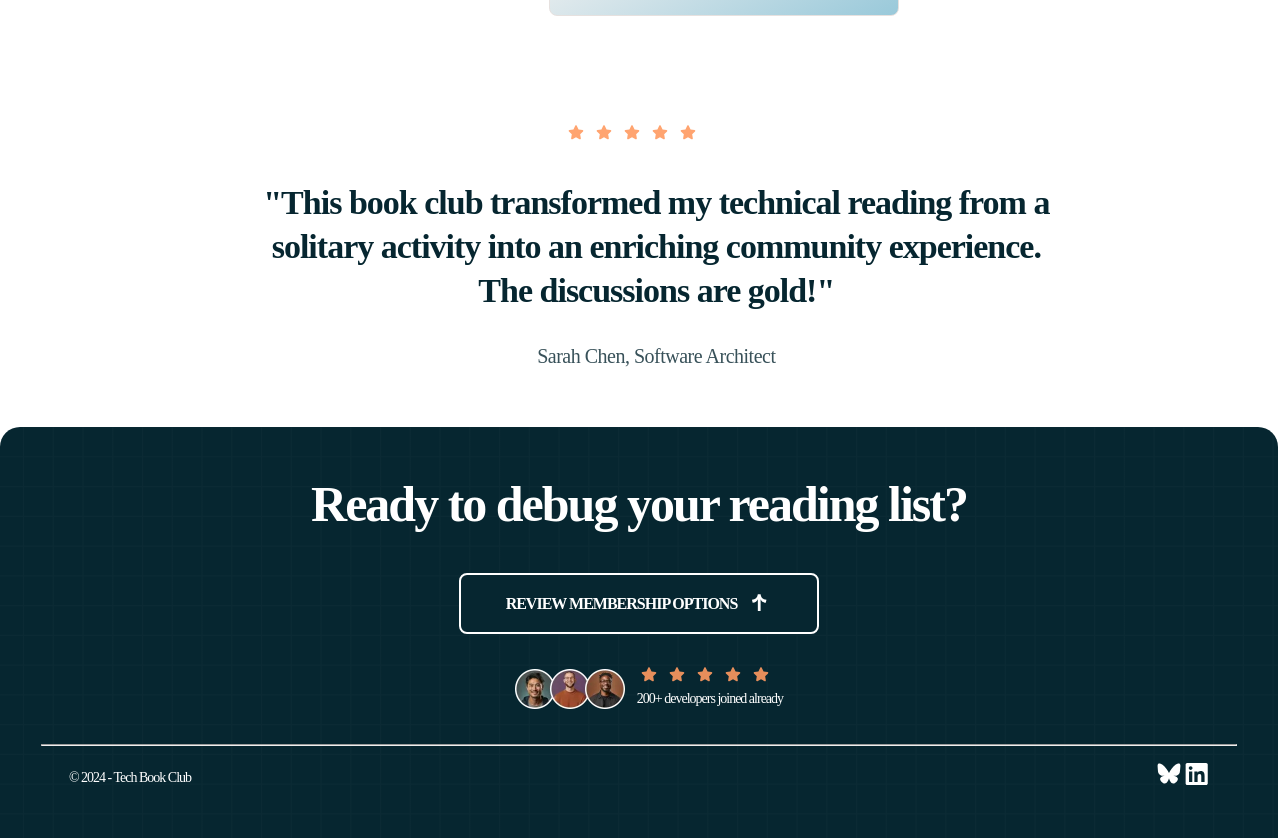
==== commit 09085107: "Made some changes to the codebase" ====
--- a/Code/tech.html
+++ b/Code/tech.html
@@ -3,7 +3,7 @@
 <head>
     <meta charset="UTF-8">
     <meta name="viewport" content="width=device-width, initial-scale=1.0">
-    <link rel="shorcut icon" type="x-icon"  href="Images/favicon-32x32.png">
+    <link  rel="icon" href="/Assets/icon-check.svg">
     <link rel="stylesheet" href="/Code/book.css ">
     <title>Tech Book Club</title>
 </head>
@@ -14,7 +14,6 @@
         </nav>
         
         <div class="header-text info">
-            <!-- <img src="Images/pattern-light-bg.svg" alt=""> -->
             <h1 class="heading-gradient">Join the ultimate tech book club</h1>
                 <p>Turn your reading into learning time with fellow tech enthusiasts. Get curated recommendations, join vibrant discussions, and level up your skills one chapter at a time.</p>
                 <button class="button">review membership options <img src="/Assets/icon-arrow-down.svg" alt=""></button>
@@ -89,14 +88,14 @@
         <section class="tech-grid book-club">
             <div class="average">
                    <h2>Not your average book
-                    <span class="club-header"> club</span></h2>
+                    <span class="circle"> club</span></h2>
                                             
             <p>Connect with a community that speaks your language - from <strong>Python</strong> to <strong>Javascript</strong> and everything in between. Our discussions blend techincal depth with practical applications.</p>
         </div>
 
                 <!-- Desktop Image -->
-                 <picture class="tech-logos">
-                    <source media="(width > 69em)" srcset="/Assets/tech-logos.svg">
+                 <picture class="desktop-logo">
+                    <source media="(width > 69em)" srcset="/Assets/logos-tech.svg">
 
                     <img src="" alt="">
                  </picture>
@@ -113,9 +112,9 @@
             <img src="/Assets/image-not-average-mobile.webp" alt="" width="343" height="318.5" class="readers">
         </picture>
 
-        <picture class="logos">
+        <picture class="tablet-logo">
             <source media="(width > 47em)" srcset="/Assets/logos-tech.svg">
-            
+        
             <img src="" alt="" >
         </picture> 
     </section>
@@ -260,7 +259,7 @@
                             <div class="developers">
                                 <img src="/Assets/image-avatars.webp" alt="" width="110" height="40" class="avatars">
                                 <div class="stars">
-                                    <img src="/Assets/icon-star.svg" alt="">
+                                    <img src="/Assets/icon-star.svg" alt="" >
                                     <img src="/Assets/icon-star.svg" alt="">
                                     <img src="/Assets/icon-star.svg" alt="">
                                     <img src="/Assets/icon-star.svg" alt="">
--- a/Code/book.css
+++ b/Code/book.css
@@ -50,12 +50,12 @@
   --gradient: linear-gradient(90deg, #ffe2d1 0%, #fff5ef 100%);
 }
 
-/* Spacing custom props / Font */
+/* Font / Spacing */
 :root {
   --reg: 1rem;
-  --font-lg: 2.5em;
+  --font-lg: 2.5rem;
   --percent: 100%;
-  --space-md: 4em;
+  --space-md: 4rem;
   --space-lg: 7.5rem;
   --font-regular: 400;
   --space-sm: 1.5rem;
@@ -90,7 +90,7 @@
     2.125rem,
     1.6704545454545454rem + 1.9393939393939394vw,
     3.125rem
-    );
+  );
 }
 
 h3 {
@@ -116,7 +116,7 @@
 .header {
   min-height: 1100px;
   background-image: url(/Assets/pattern-light-bg.svg),
-  linear-gradient(135deg, var(--neutral-100) 80%, var(--glow));
+    linear-gradient(150deg, var(--neutral-100) 80%, var(--glow));
 
   & .navbar {
     grid-column: 2;
@@ -124,19 +124,19 @@
   }
 }
 
-.info  {
+.info {
   grid-column: 2 / -1;
 
-& h1 {
-  width: var(--percent);
-  letter-spacing: -0.5px;
-}
-
-& p {
-  letter-spacing: -0.5px;
-  margin-top: var(--space-sm);
-  line-height: calc(var(--percent) + 40%);
-}
+  & h1 {
+    width: var(--percent);
+    letter-spacing: -0.5px;
+  }
+
+  & p {
+    letter-spacing: -0.5px;
+    margin-top: var(--space-sm);
+    line-height: calc(var(--percent) + 40%);
+  }
 }
 
 .heading-gradient {
@@ -163,28 +163,24 @@
   column-gap: calc(var(--reg) - 0.3125rem);
   background-color: var(--light-salmon-50);
   font-weight: calc(var(--font-regular) + 200);
-  
+
   &:hover {
     background: var(--gradient);
     box-shadow: 0 0 0 3px var(--light-salmon-50), 0 0 0 5px var(--neutral-700);
   }
 }
 
-.developers > * {
+.developers {
+  display: grid;
   align-items: center;
-}
-
-.developers {
-  display: flex;
-  align-items: center;
-  grid-template-columns: repeat(2, 1fr);
+  grid-template-columns: repeat(2, auto);
   margin-top: calc(var(--reg) + 0.25rem);
   column-gap: calc(var(--reg) - 0.25rem);
 
   & .stars {
     margin: var(--reg) 0 0 0;
   }
-  
+
   & .devs-joined {
     position: relative;
     letter-spacing: -1px;
@@ -212,14 +208,13 @@
 
 .grow-together {
   grid-column: 2 / -2;
-  
+
   & h2 {
     text-align: left;
-    grid-column: 2 / -2;
     margin-bottom: var(--space-sm);
   }
 }
-  
+
 .icon-check {
   display: flex;
   margin: 20px 0;
@@ -228,7 +223,7 @@
 }
 
 .read {
-  grid-column: 2;
+  grid-column: 2 / -2;
 }
 
 .readers {
@@ -244,16 +239,16 @@
 .average {
   grid-column: 2 / -2;
   padding-block-start: var(--space-md);
-}
-
-.average > p {
-  letter-spacing: -0.5px;
-  margin-top: var(--space-sm);
-  line-height: calc(var(--percent) + 40%);
-}
-
-.club-header {
-  background-image: url(Images/pattern-circle.png);
+
+  & p {
+    letter-spacing: -0.5px;
+    margin-top: var(--space-sm);
+    line-height: calc(var(--percent) + 40%);
+
+    & .circle {
+      background-image: url(/Assets/pattern-circle.png);
+    }
+  }
 }
 
 .not-average {
@@ -268,7 +263,7 @@
   padding-bottom: var(--space-md);
   border-radius: calc(var(--reg) - 0.25rem);
   background-image: url(/Assets/pattern-light-bg.svg),
-    linear-gradient(135deg, var(--neutral-100) 70%, var(--glow));
+    linear-gradient(150deg, var(--neutral-100) 70%, var(--glow));
 
   & h2 {
     letter-spacing: -2px;
@@ -279,7 +274,7 @@
 }
 
 .tech-container {
-  margin-top: calc(var(--space-sm) + 0.375em );
+  margin-top: calc(var(--space-sm) + 0.375em);
 }
 
 .arrows {
@@ -329,73 +324,72 @@
   border-radius: calc(var(--reg) / 2);
   border: 1px solid var(--neutral-200);
 
-&  h3 {
+  & h3 {
+    margin-bottom: var(--space-sm);
+  }
+
+  & .line {
+    color: var(--neutral-200);
+  }
+
+  & .fees {
+    display: flex;
+    justify-items: center;
+    gap: calc(var(--reg) / 2);
+    margin-bottom: var(--space-sm);
+
+    & p {
+      align-self: center;
+    }
+  }
+}
+
+.pro {
+  background: linear-gradient(150deg, var(--neutral-100)  50%, var(--glow)) ;
+}
+
+.starter {
+  grid-column: 2 / -2;
+}
+
+.enterprise > h2 {
   margin-bottom: var(--space-sm);
-}
-
-& .line {
-  color: var(--neutral-200);
-}
-
-& .fees {
-  display: flex;
-  justify-items: center;
-  gap: calc(var(--reg) / 2);
-  background-color: orchid;
-  margin-bottom: var(--space-sm);
-  
-  & p {
-    align-self: center;
-  }
-}
 }
 
 .subscribe {
   border: none;
   cursor: pointer;
-  line-height: 130%;
-  border-radius: 8px;
+  width: fit-content;
   font-size: var(--reg);
-  padding: 17px 79px;
+  padding: 17px 75px;
   letter-spacing: -1px;
   color: var(--neutral-900);
   text-transform: uppercase;
   font-family: "Martian Mono";
+  border-radius: calc(var(--reg) / 2);
   border: 2px solid var(--neutral-900);
-  font-weight: calc(var(--font-regular) + 200) ;
+  line-height: calc(var(--percent) + 30%);
+  font-weight: calc(var(--font-regular) + 200);
   background-color: var(--light-salmon-50);
-  
-  &:hover {
-    background: var(--gradient);
-    box-shadow: 0 0 0 3px var(--light-salmon-50), 0 0 0 5px var(--neutral-700);
-  }
-}
-  
-.starter {
-  grid-column: 2 / -2;
-}
-
-/* Third option */
-.enterprise > h2 {
-  margin-bottom: var(--space-sm);
-}
-
-.enterprise-button {
-  width: 100%;
+}
+
+.subscribe:hover {
+  background: var(--gradient);
+  box-shadow: 0 0 0 3px var(--light-salmon-50), 0 0 0 5px var(--neutral-700);
 }
 
 /* Five star review */
 .five-stars {
-  gap: 32px;
   grid-column: 2 / -1;
+  gap: calc(var(--reg) * 2);
   padding-block-start: var(--space-md);
 }
 
 .review-text > h3 {
   margin: 32px 0;
-  font-weight: 600;
-  line-height: 110%;
   letter-spacing: -1px;
+  line-height: calc(var(--percent) + 10%);
+  font-weight: calc(var(--font-regular) + 200);
 }
 
 .review-text {
@@ -417,21 +411,20 @@
 
 .contents {
   z-index: -1;
-  margin-top: 60px;
   grid-column: 1 / -1;
   padding: 48px 16px;
   color: var(--neutral-0);
   border-radius: 20px 20px 0 0;
   background-color: var(--neutral-900);
-  background-image: url(Images/pattern-dark-bg.svg);
+  margin-top: calc(var(--font-lg) + 1.2rem);
+  background-image: url(/Assets/pattern-dark-bg.svg);
 }
 
 .contents > h1 {
   text-align: center;
-  line-height: 130%;
   letter-spacing: -2px;
-  margin-bottom: 40px;
   font-size: var(--font-md);
+  margin-block-end: var(--font-lg);
 }
 
 .footer-button {
@@ -454,10 +447,10 @@
 .tech,
 .tech-gurus {
   font-size: 14px;
-  line-height: 120%;
   letter-spacing: -1px;
   color: var(--neutral-0);
   font-family: "Martian Mono";
+  line-height: calc(var(--percent) + 20%);
 }
 
 .tech {
@@ -466,22 +459,22 @@
 }
 
 .icons {
-  margin-top: 1rem;
   text-align: center;
   align-items: center;
+  margin-top: var(--reg);
 }
 
 .bluesky,
 .linkedin {
-  width: 22px;
-  height: 22px;
+  width: var(--space-sm);
+  height: var(--space-sm);
 }
 
 /* Tablet Styles */
 @media (width >= 48em) {
   .tech-grid {
-    column-gap: 24px;
-    grid-template-columns: 0.1rem repeat(8, calc((768px - 32px - 24px * 8) / 8)) 0.1rem;
+    column-gap: var(--space-sm);
+    grid-template-columns: 0.1rem repeat(8, calc((786px - 32px - 24px * 8) / 8)) 0.1rem;
   }
 
   .header {
@@ -489,64 +482,64 @@
   }
 
   .info > h1 {
-    max-width: 70%;
+    max-width: calc(var(--percent) - 30%);
   }
 
   .info > p {
     max-width: 53.5ch;
   }
 
-  .stars > p {
-    max-width: 100%;
-  }
+.developers {
+  grid-template-columns: repeat(6, 1fr);
+}
+
+.stars {
+  grid-column: 2 / -1 ;
+}
 
   .review {
-    font-size: 1.125rem;
-  }
-
-  .hero-mobile {
+    font-size: calc(var(--reg) + 0.125rem);
+  }
+
+  .picture {
+    grid-column: 2;
+    width: var(--percent);
     background: url(Images/pattern-glow.svg);
   }
 
-  .picture {
-    width: 100%;
-    grid-column: 2;
-    background: url(Images/pattern-glow.svg);
-  }
-
   .tablet-image {
-    border-radius: 50px;
+    border-radius: calc(var(--font-lg) + 10rem);
   }
 
   /* Reading section */
   .read-header {
-    max-width: 60%;
+    max-width: calc(var(--percent) - 40%);
   }
 
   .average > h2 {
-    max-width: 70%;
+    max-width: calc(var(--percent) - 30%);
   }
 
   .not-average {
     display: none;
   }
 
-  .logos {
-    left: 450px;
+  .tablet-logo {
     top: 500px;
+    right: 200px;
     position: relative;
   }
 
   /* Tech reading / Journey */
   .journey {
     grid-column: 2 / 10;
-    padding-inline: 2rem;
+    padding-inline: calc(var(--reg) * 2);
   }
 
   /* Memberships */
   .memberships {
-    gap: 20px;
     display: grid;
+    gap: calc(var(--reg) + 0.25rem);
     grid-template-columns: repeat(2, 347px);
   }
 
@@ -576,15 +569,15 @@
   /* Review section */
   .review-text > h3 {
     max-width: 29ch;
-    line-height: 130%;
     letter-spacing: -1px;
     font-size: var(--font-md);
+    line-height: calc(var(--percent) + 30%);
   }
 
   /* Footer */
   .regrid {
     grid-column: 1 / -1;
-    column-gap: 24px;
+    column-gap: var(--space-sm);
     grid-template-columns: 8px repeat(8, calc((768px - 64px - 24px * 7) / 8)) 8px;
   }
 
@@ -592,14 +585,14 @@
     display: grid;
     justify-content: center;
     grid-template-columns: repeat(8, 88px);
+
+    & h1 {
+      grid-column: 2 / 8;
+    }
   }
 
   .contents > * {
     grid-column: 1 / -1;
-  }
-
-  .contents > h1 {
-    grid-column: 2 / 8;
   }
 
   .footer-button {
@@ -609,9 +602,9 @@
 
   .developers {
     left: 10px;
-    flex-basis: 100%;
     position: relative;
     grid-column: 3 / 9;
+    align-items: center;
   }
 
   .footer-base {
@@ -623,24 +616,24 @@
 /* Desktop */
 @media (width >= 1200px) {
   .tech-grid {
-    column-gap: 30px;
     grid-template-columns:
       105px repeat(12, calc((100% - 70px - 30px * 12) / 11))
       105px;
-  }
-
-  .navbar {
-    grid-row: 1;
-    grid-column: 2;
+    column-gap: calc(var(--space-sm) + 0.375rem);
   }
 
   .header {
-    width: 100%;
     min-height: 834px;
+    width: var(--percent);
+
+    & .navbar {
+      grid-row: 1;
+      grid-column: 2;
+    }
   }
 
   .button {
-    padding: 16px 45px;
+    padding: var(--reg) 45px;
   }
 
   .picture {
@@ -652,43 +645,43 @@
     grid-column: 2 / 7;
     margin-top: 137px;
     align-items: center;
-  }
-
-  .header-text > h1 {
-    max-width: 100%;
-  }
-
-  .header-text > p {
-    max-width: 90%;
+
+    & h1 {
+      max-width: var(--percent);
+    }
+
+    & p {
+      max-width: calc(var(--percent) - 10%);
+    }
   }
 
   .stars > p {
-    max-width: 100%;
+    max-width: var(--percent);
   }
 
   .desktop {
-    left: 40px;
-    top: 100px;
     grid-row: 1;
     grid-column: 7;
     position: relative;
-    border-radius: 10px;
+    left: var(--font-lg);
+    top: calc(var(--font-lg) * 2.5);
+    border-radius: calc(var(--reg) - 0.375rem);
   }
 
   .desktop-image {
     display: block;
-    border-radius: 8px;
+    border-radius: calc(var(--reg) / 2);
   }
 
   /* Readers section */
   .desktop-read {
     display: block;
     grid-column: 2;
-    border-radius: 20px;
+    border-radius: calc(var(--reg) + 0.25rem);
   }
 
   .read-together {
-    margin-top: 100px;
+    margin-top: calc(var(--font-lg) * 2.5);
   }
 
   .grow-together {
@@ -714,7 +707,7 @@
     align-self: center;
     position: relative;
     grid-column: 7 / -1;
-    border-radius: 20px;
+    border-radius: calc(var(--reg) + 0.25rem);
   }
 
   .average {
@@ -723,31 +716,38 @@
     align-self: center;
     grid-template-rows: repeat(2, 133px);
     grid-template-columns: repeat(6, 88.33px);
+
+    & h2 {
+      max-width: 30ch;
+      grid-column: 1 / -1;
+      letter-spacing: -2px;
+      line-height: calc(var(--percent) + 30%);
+    }
+    
+    & p {
+      align-self: end;
+    }
+  }
+
+  .desktop-logo {
+    z-index: 1;
+    top: 370px;
+    left: 440px;
+    position: relative;
   }
 
   .header-club {
-    width: 100%;
     grid-column: 2 / 7;
+    width: var(--percent);
   }
 
   .average > * {
     grid-column: 1 / -1;
   }
 
-  .average > h2 {
-    max-width: 30ch;
-    line-height: 130%;
-    grid-column: 1 / -1;
-    letter-spacing: -2px;
-  }
-
-  .average > p {
-    align-self: end;
-  }
-
   .average,
   .not-average {
-    margin-top: 50px;
+    margin-top: calc(var(--font-lg) + 0.625);
   }
 
   .logos {
@@ -764,12 +764,12 @@
   /* Tech reading */
   .journey {
     grid-column: 2 / 12;
-  }
-
-  .journey > h2 {
-    margin: auto;
-    max-width: 15ch;
-    text-align: center;
+
+    & h2 {
+      margin: auto;
+      max-width: 15ch;
+      text-align: center;
+    }
   }
 
   .tech-container {
@@ -779,33 +779,33 @@
 
   .arrows {
     top: 45px;
-    right: 100px;
     display: block;
     position: relative;
+    right: calc(var(--font-lg) * 2.5);
   }
 
   .tech-contents > p {
-    width: 100%;
+    width: var(--percent);
   }
 
   .members-heading {
-    left: 36px;
     position: relative;
     margin-top: 99px;
     grid-column: 4 / -1;
+    left: calc(var(--font-md) + 0.125rem);
   }
 
   .memberships {
     display: grid;
-    gap: 20px;
     margin: 0 auto;
     grid-column: 3;
     align-items: center;
+    gap: calc(var(--reg) + 0.25rem);
     grid-template-columns: repeat(9, 97px);
   }
 
   .grid {
-    padding-block-start: 64px;
+    padding-block-start: var(--space-md);
   }
 
   .pro {
@@ -837,7 +837,7 @@
   }
 
   .enterprise {
-    right: 25px;
+    right: var(--space-sm);
     grid-column: 7;
     position: relative;
   }
@@ -850,15 +850,15 @@
   }
 
   .fees > h2 {
-    font-size: 2.125rem;
+    font-size: var(--font-md);
   }
 
   .custom {
-    font-size: 2.125rem;
+    font-size: var(--font-md);
   }
 
   .options > h3 {
-    font-size: 1.5rem;
+    font-size: var(--space-sm);
   }
 
   .enterprise {
@@ -867,17 +867,17 @@
 
   /* Five star review */
   .five-stars {
-    margin-top: 56px;
     grid-column: 6 / -1;
+    margin-top: var(--font-lg);
   }
 
   .review-text {
     grid-column: 3 / 11;
-  }
-
-  .review-text > h3 {
-    max-width: 65ch;
-    text-align: center;
+    
+    & h3 {
+      max-width: 65ch;
+      text-align: center;
+    }
   }
 
   .reviewer {
@@ -890,10 +890,10 @@
   }
 
   .regrid {
-    column-gap: 30px;
     grid-template-columns:
-      0.25rem repeat(12, calc((100% - 70px - 30px * 11) / 12))
-      0.25rem;
+    0.25rem repeat(12, calc((100% - 70px - 30px * 11) / 12))
+    0.25rem;
+    column-gap: calc(var(--space-sm) + 0.375rem);
   }
 
   .contents {
@@ -903,7 +903,7 @@
 
   .contents > h1 {
     grid-column: 3 / 9;
-    font-size: 3.125rem;
+    font-size: calc(var(--font-lg) + 0.625rem);
   }
 
   .footer-button {
@@ -911,14 +911,26 @@
     text-align: center;
     grid-column: 3 / 9;
   }
+  
+  .footer-button:hover {
+    cursor: pointer;
+    background: linear-gradient((var(--neutral-700), var(--neutral-900))) ;
+  }
 
   .developers {
-    margin: 24px auto;
+    display: flex;
+    align-items: center;
+    margin: var(--space-sm) auto;
+  }
+  
+  .stars {
+    position: relative;
+    bottom: calc(var(--reg) - 0.25rem);
   }
 
   .divider {
-    width: 83%;
     margin: 0 auto;
+    width: calc(var(--percent) - 17%);
   }
 
   .footer-base {
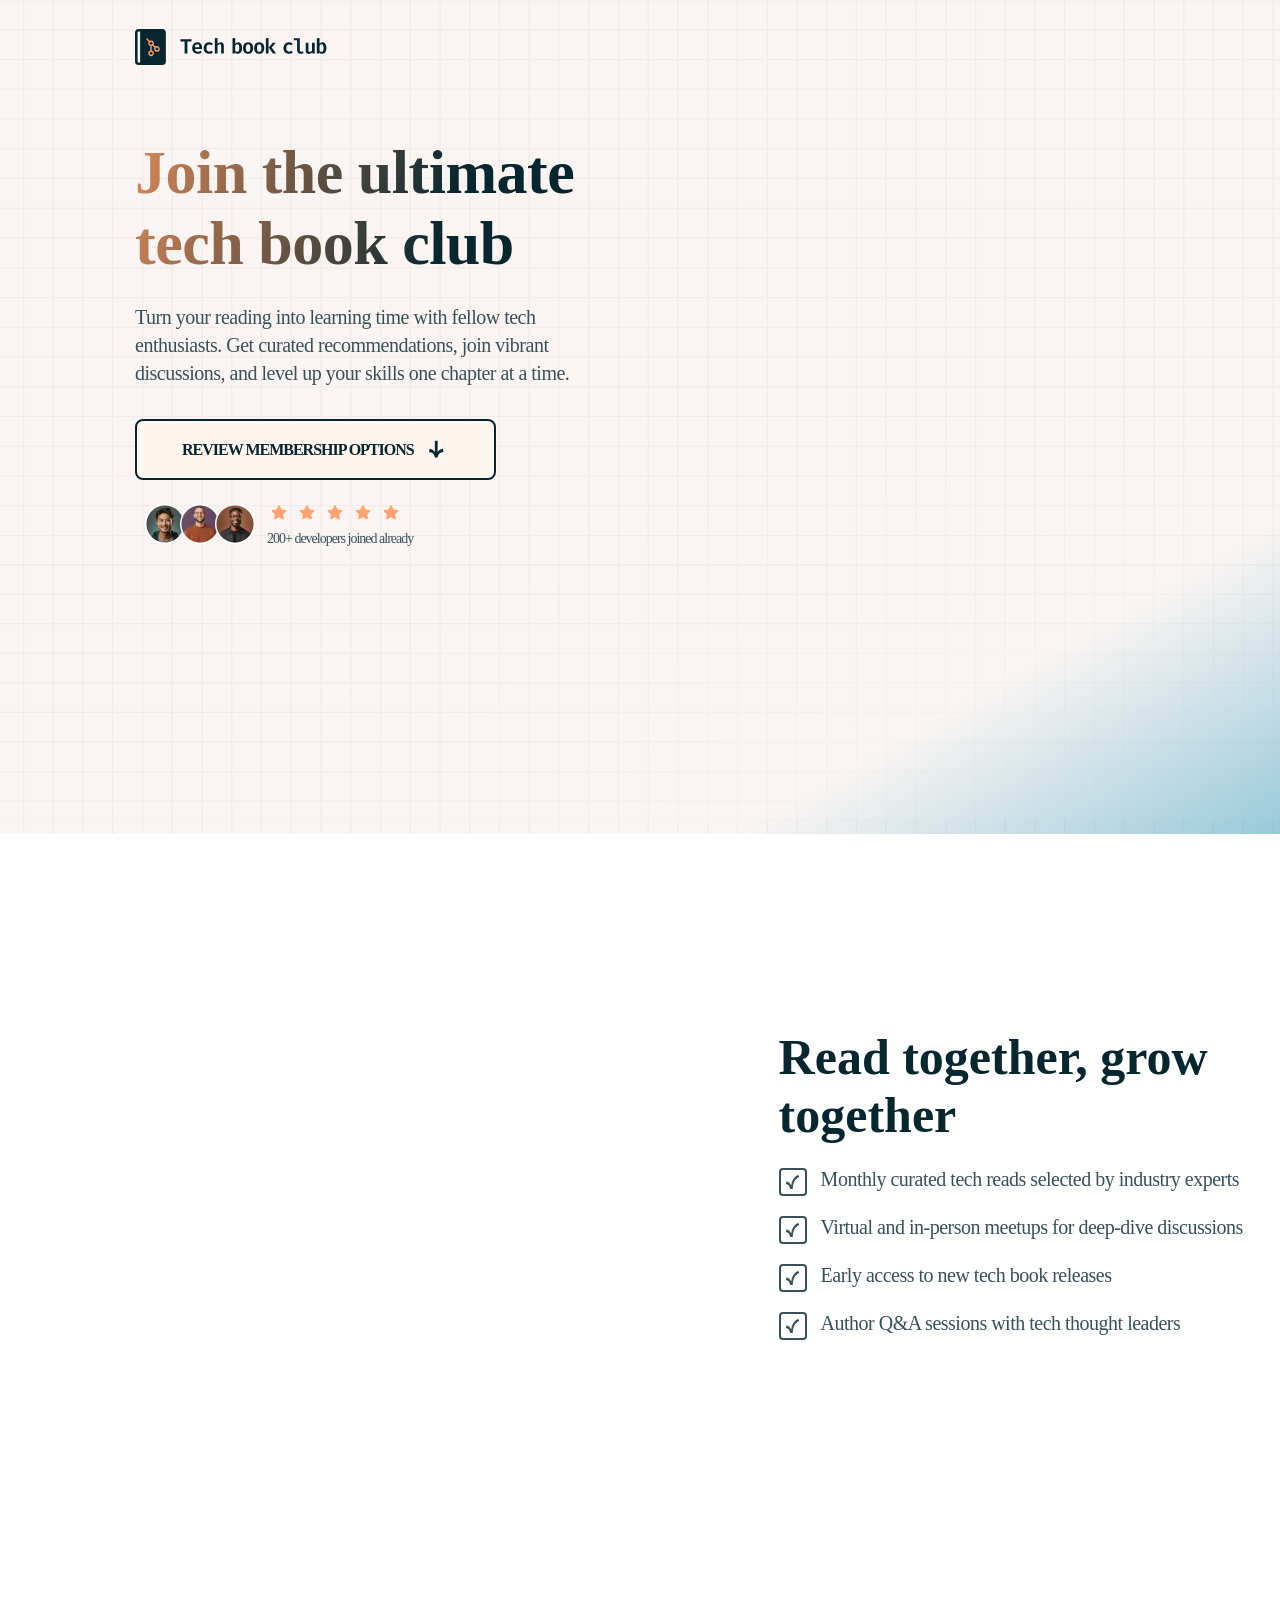
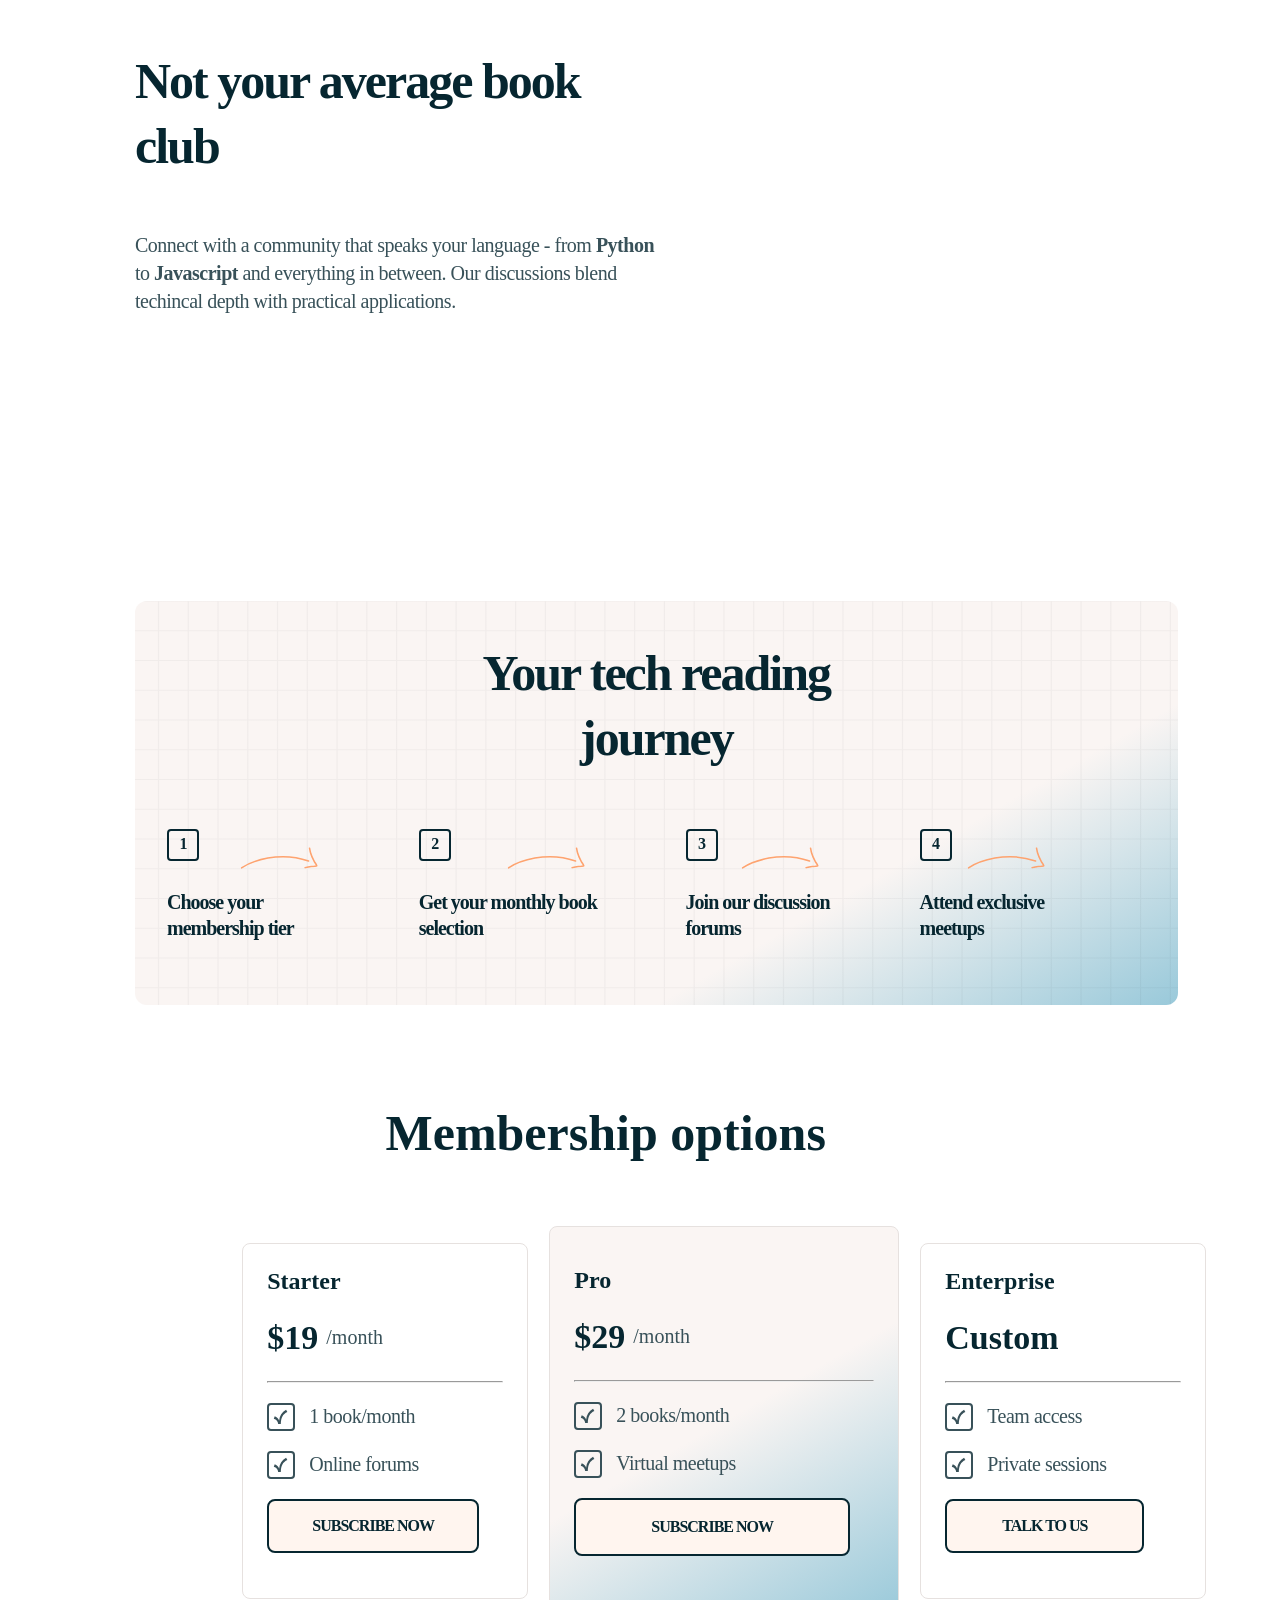
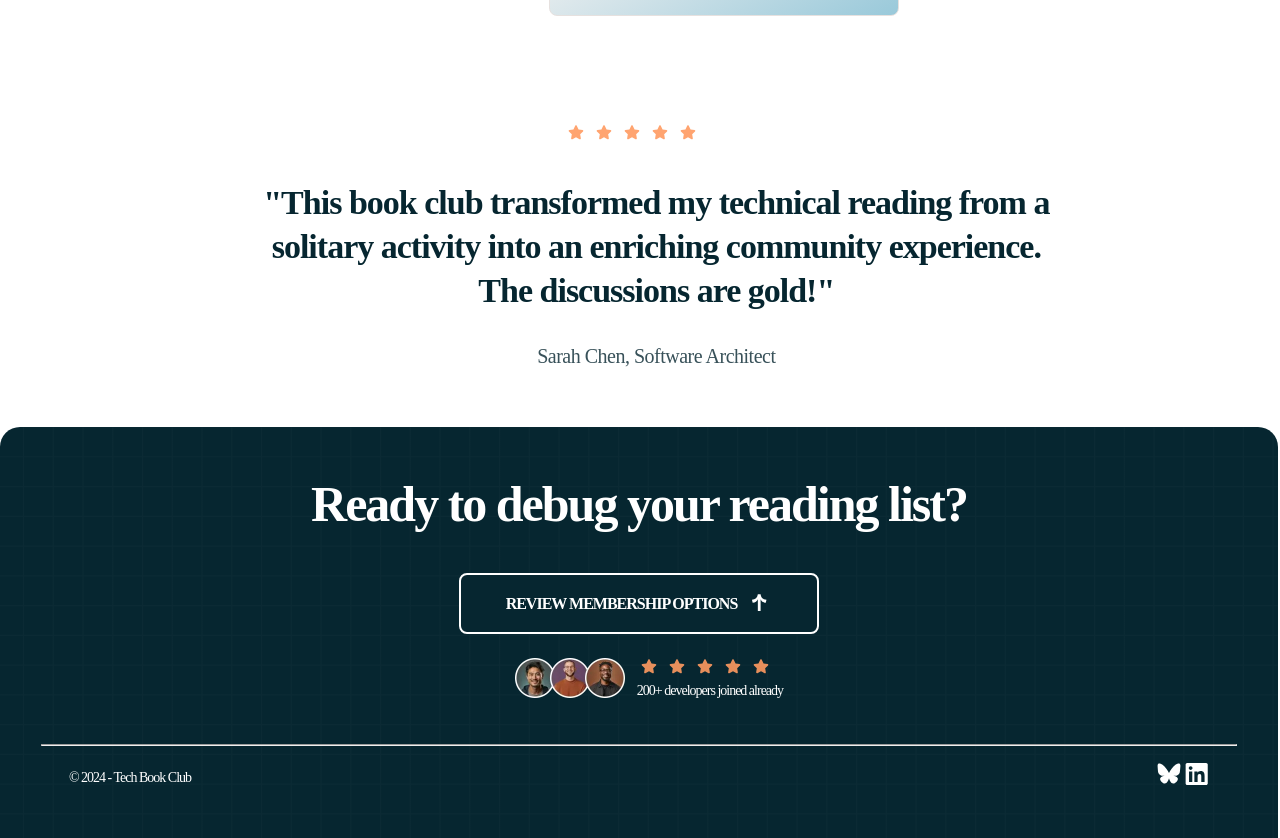
==== commit 76194d52: "Added a screenshot" ====
--- a/Code/tech.html
+++ b/Code/tech.html
@@ -43,7 +43,7 @@
             <picture class="picture">
                 <source media="(width >= 48em)" srcset="/Assets/image-hero-tablet.webp" class="tablet" width="713" height="790" class="tablet-image">
                 
-                <img src="/Assets/image-hero-mobile.webp" alt="" width="343" height="384.92" class="mobile-images">
+                <img src="/Assets/image-hero-mobile.webp" alt="343" width="" height="384.92" class="mobile-images">
             </picture>
     </header>
 
--- a/Code/book.css
+++ b/Code/book.css
@@ -231,7 +231,7 @@
   margin-block-start: var(--font-md);
 }
 
-/* Book club */
+/* Book Club */
 .book-club {
   min-height: 682.5px;
 }
@@ -317,7 +317,7 @@
   padding-block-start: calc(var(--font-md) - 0.25em);
 }
 
-/* First option */
+/* options */
 .options {
   grid-column: 1;
   padding: var(--space-sm);
@@ -345,7 +345,7 @@
 }
 
 .pro {
-  background: linear-gradient(150deg, var(--neutral-100)  50%, var(--glow)) ;
+  background: linear-gradient(150deg, var(--neutral-100) 50%, var(--glow));
 }
 
 .starter {
@@ -489,13 +489,13 @@
     max-width: 53.5ch;
   }
 
-.developers {
-  grid-template-columns: repeat(6, 1fr);
-}
-
-.stars {
-  grid-column: 2 / -1 ;
-}
+  .developers {
+    grid-template-columns: repeat(6, 1fr);
+  }
+
+  .stars {
+    grid-column: 2 / -1;
+  }
 
   .review {
     font-size: calc(var(--reg) + 0.125rem);
@@ -655,6 +655,11 @@
     }
   }
 
+  .developers {
+    align-items: start;
+    justify-content: start;
+  }
+
   .stars > p {
     max-width: var(--percent);
   }
@@ -723,7 +728,7 @@
       letter-spacing: -2px;
       line-height: calc(var(--percent) + 30%);
     }
-    
+
     & p {
       align-self: end;
     }
@@ -873,7 +878,7 @@
 
   .review-text {
     grid-column: 3 / 11;
-    
+
     & h3 {
       max-width: 65ch;
       text-align: center;
@@ -891,8 +896,8 @@
 
   .regrid {
     grid-template-columns:
-    0.25rem repeat(12, calc((100% - 70px - 30px * 11) / 12))
-    0.25rem;
+      0.25rem repeat(12, calc((100% - 70px - 30px * 11) / 12))
+      0.25rem;
     column-gap: calc(var(--space-sm) + 0.375rem);
   }
 
@@ -911,21 +916,20 @@
     text-align: center;
     grid-column: 3 / 9;
   }
-  
+
   .footer-button:hover {
     cursor: pointer;
-    background: linear-gradient((var(--neutral-700), var(--neutral-900))) ;
+    background: linear-gradient((var(--neutral-700), var(--neutral-900)));
   }
 
   .developers {
     display: flex;
-    align-items: center;
     margin: var(--space-sm) auto;
   }
-  
+
   .stars {
     position: relative;
-    bottom: calc(var(--reg) - 0.25rem);
+    bottom: calc(var(--space-sm) - 0.25rem);
   }
 
   .divider {
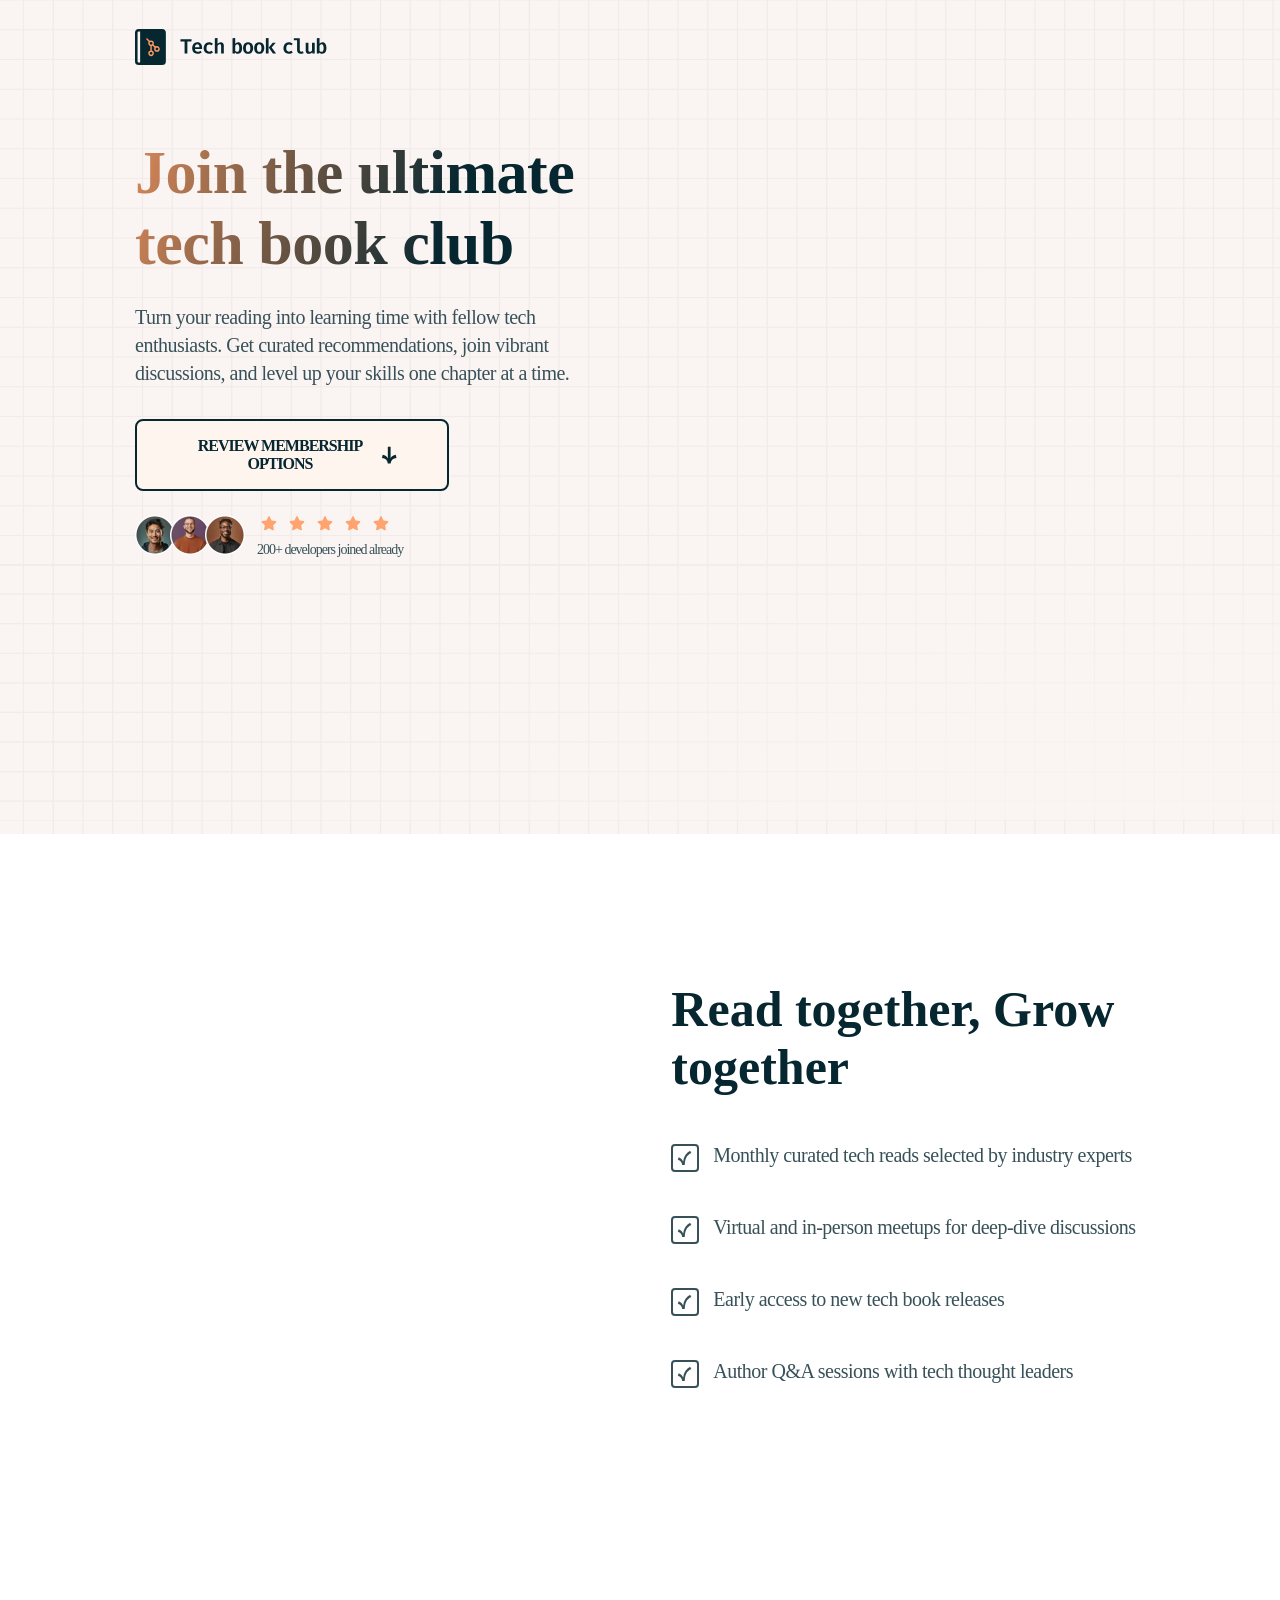
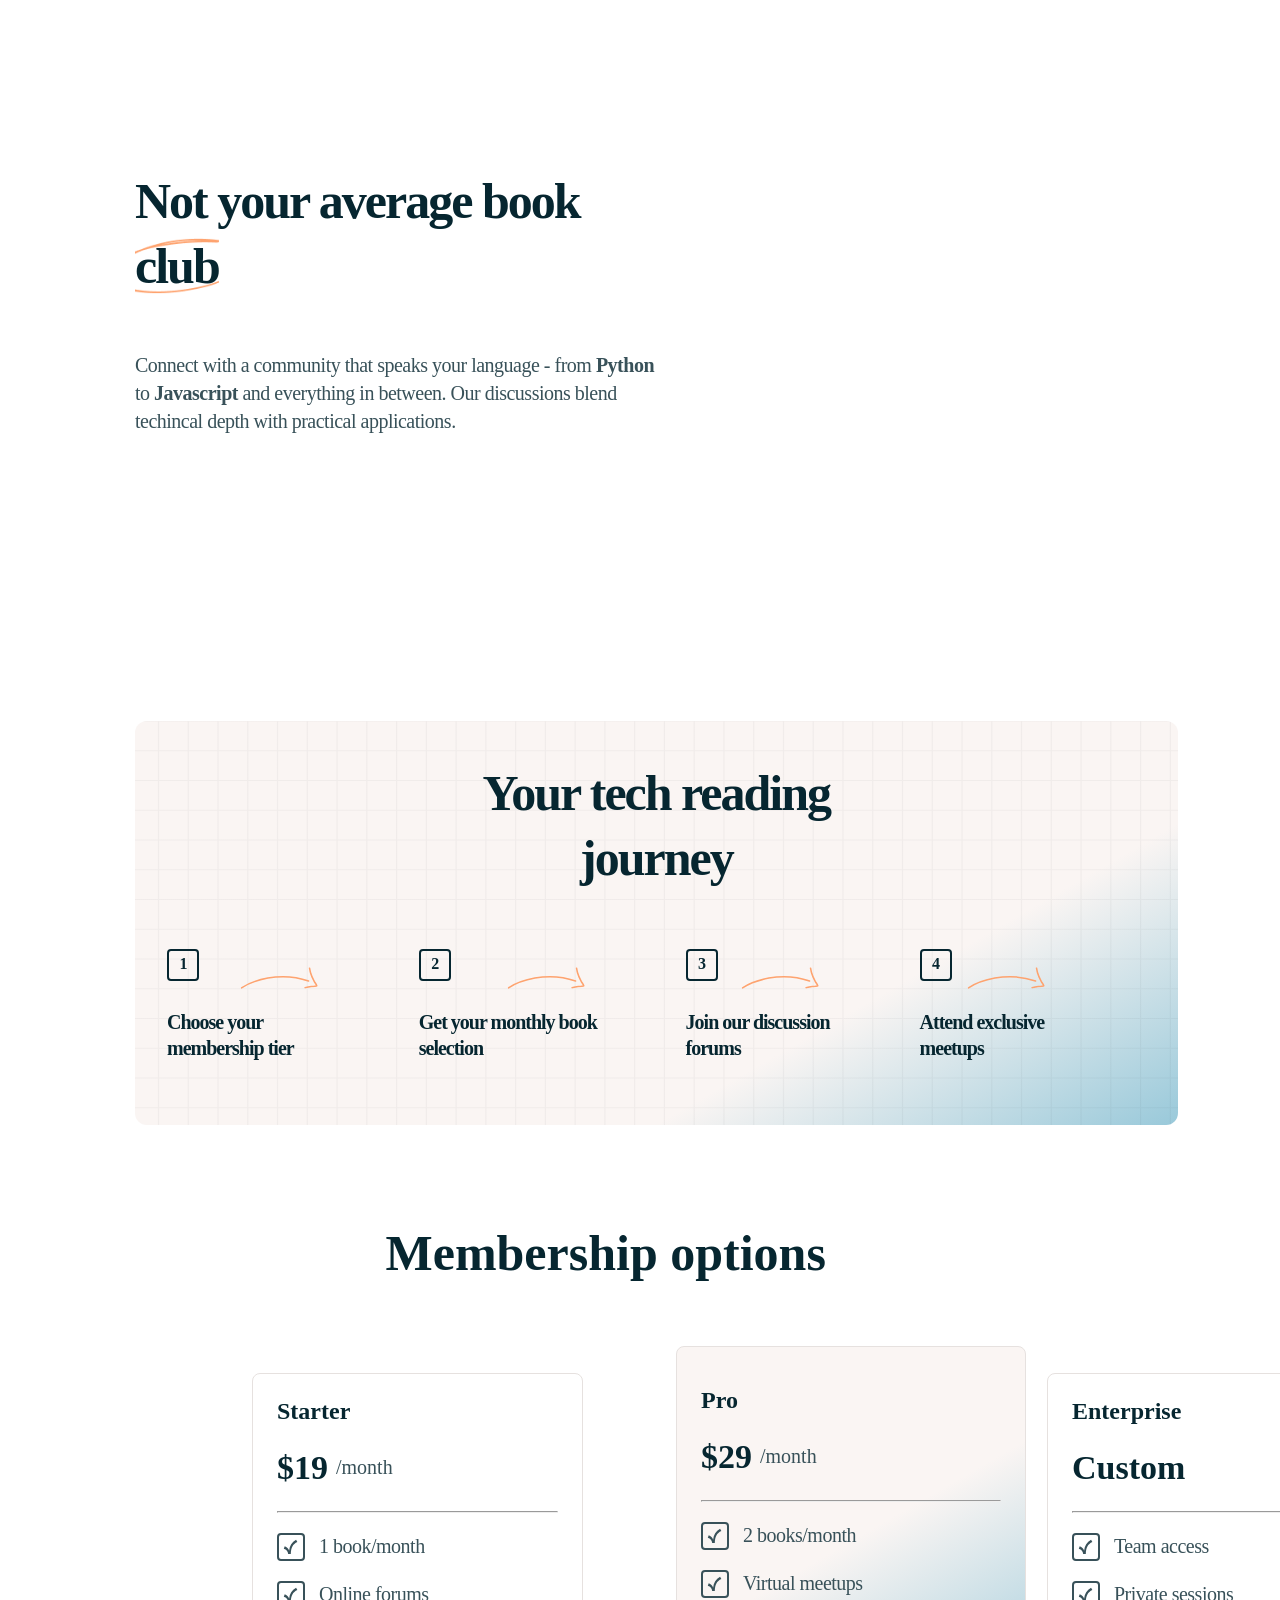
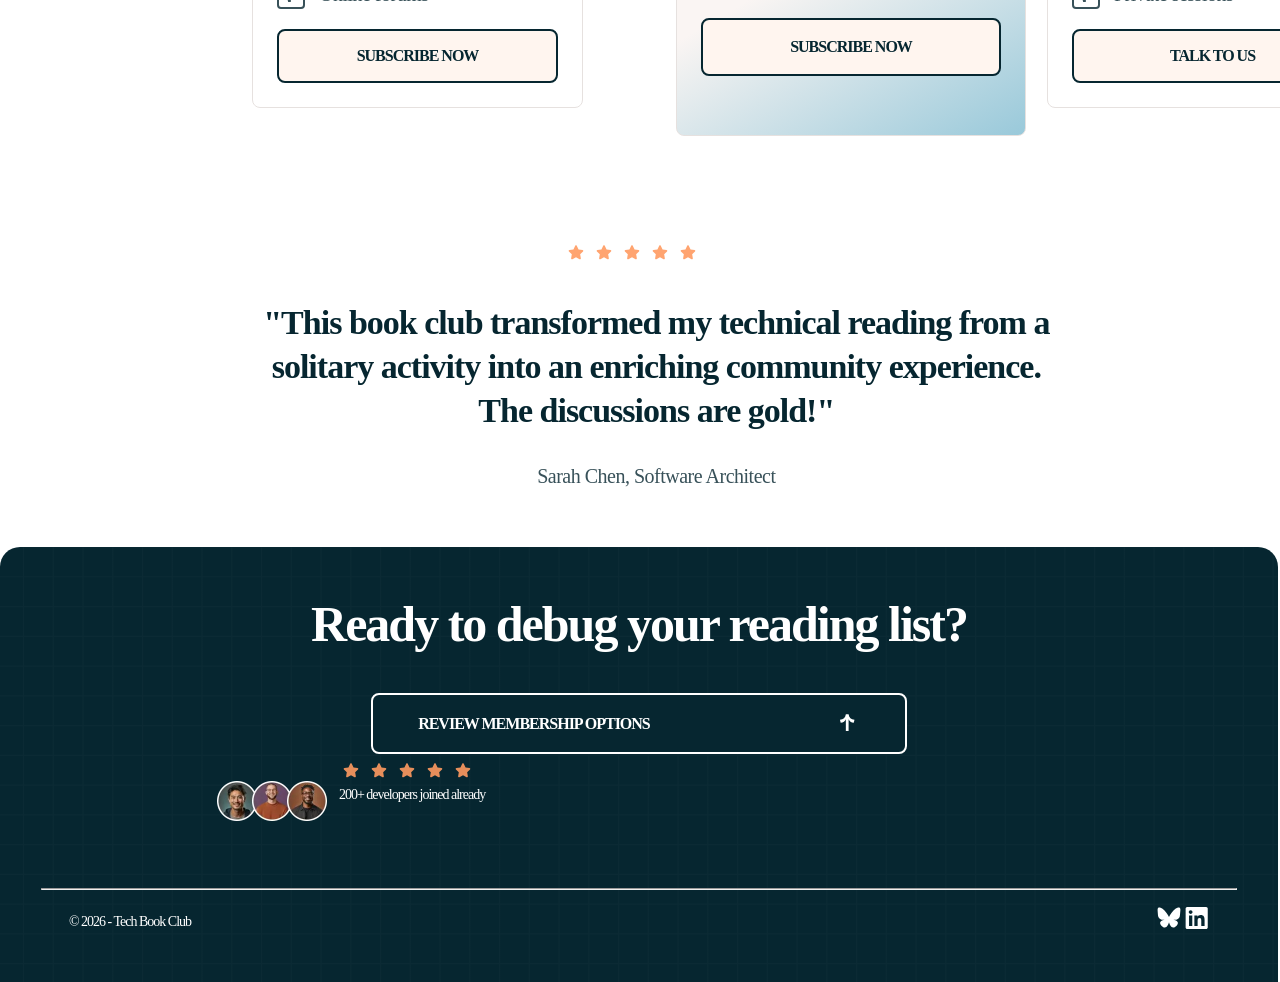
==== commit 1505f010: "Code Refactoring" ====
--- a/Code/tech.html
+++ b/Code/tech.html
@@ -16,8 +16,8 @@
         <div class="header-text info">
             <h1 class="heading-gradient">Join the ultimate tech book club</h1>
                 <p>Turn your reading into learning time with fellow tech enthusiasts. Get curated recommendations, join vibrant discussions, and level up your skills one chapter at a time.</p>
-                <button class="button">review membership options <img src="/Assets/icon-arrow-down.svg" alt=""></button>
-                <div class="developers">
+                    <button class="button tech-button">review membership options <img src="/Assets/icon-arrow-down.svg" alt="" class="arrow-down"></button>
+                    <div class="developers">
                     <img src="/Assets/image-avatars.webp" alt="" width="110" height="40" class="avatars">
 
                     <div class="stars">
@@ -40,10 +40,10 @@
             </picture>     
 
                         <!-- (2)  -->
-            <picture class="picture">
-                <source media="(width >= 48em)" srcset="/Assets/image-hero-tablet.webp" class="tablet" width="713" height="790" class="tablet-image">
+            <picture class="picture tech-grid">
+                <source media="(width >= 48em)" srcset="/Assets/image-hero-tablet.webp" class="tablet" width="735" height="790" class="tablet-image">
                 
-                <img src="/Assets/image-hero-mobile.webp" alt="343" width="" height="384.92" class="mobile-images">
+                <img src="/Assets/image-hero-mobile.webp" alt="" width="343" height="384.92" class="mobile-images">
             </picture>
     </header>
 
@@ -56,7 +56,8 @@
             </picture> 
             
         <div class="grow-together">
-            <h2 class="read-header">Read together, grow together</h2>
+            <h2 class="read-header">
+                Read together, Grow together</h2>
             <!-- (1) -->
             <div class="icon-check">
                 <img src="/Assets/icon-check.svg" alt="">
@@ -79,9 +80,9 @@
             </div>
 
             <picture class="read">
-                <source media="(width >= 48em)" srcset="/Assets/image-read-together-tablet.webp" width="713" height="653.71">
-
-                <img src="/Assets/image-read-together-mobile.webp" alt="" width="343" height="318.5" class="readers">
+                <source media="(width >= 48em)" srcset="/Assets/image-read-together-tablet.webp" width="735" height="653.71">
+
+                <img src="/Assets/image-read-together-mobile.webp" alt="" width="" height="318.5" class="readers">
             </picture>
         </section>
         
@@ -107,7 +108,7 @@
                 </picture>
  
         <picture class="read">
-            <source media="(width >= 48em)" srcset="/Assets/image-not-average-tablet.webp" width="713" height="653.71">
+            <source media="(width >= 48em)" srcset="/Assets/image-not-average-tablet.webp" width="735" height="653.71">
 
             <img src="/Assets/image-not-average-mobile.webp" alt="" width="343" height="318.5" class="readers">
         </picture>
@@ -256,7 +257,7 @@
                             <h1>Ready to debug your reading list?</h1>
                             <button class="button footer-button">review membership options<img src="/Assets/icon-arrow-up.svg" alt=""></button>
 
-                            <div class="developers">
+                            <div class="coders">
                                 <img src="/Assets/image-avatars.webp" alt="" width="110" height="40" class="avatars">
                                 <div class="stars">
                                     <img src="/Assets/icon-star.svg" alt="" >
@@ -272,10 +273,10 @@
                             <div class="footer-base">
                                 <!-- Copyright + Text -->
                                 <div class="copyright">
-                                    <p class="tech">&copy; 2024 - Tech Book Club</p>    
+                                    <p class="tech">&copy; 2026 - Tech Book Club</p>    
                                 </div>
 
-                                <!-- Icons -->
+                                <!-- Social Icons -->
                                 <div class="icons">
                                     <img src="/Assets/logo-bluesky.svg" alt="" class="bluesky">
                                     <img src="/Assets/logo-linkedin.svg" alt="" class="linkedin">
--- a/Code/book.css
+++ b/Code/book.css
@@ -46,6 +46,7 @@
   --light-salmon-50: #fff5ef;
   --light-salmon-100: #ffe2d1;
   --light-salmon-500: #fea36f;
+  --mesh-color: #faf5f3;
   --text-gradient: linear-gradient(107deg, #ff9a60 -11.37%, #062630 61.84%);
   --gradient: linear-gradient(90deg, #ffe2d1 0%, #fff5ef 100%);
 }
@@ -69,6 +70,7 @@
 }
 
 body {
+  overflow-x: auto;
   font-family: "Martian Mono", serif;
 }
 
@@ -109,14 +111,17 @@
 
 .tech-grid {
   display: grid;
+  overflow-x: hidden;
   column-gap: var(--reg);
-  grid-template-columns: 0.1rem repeat(4, calc((375px - 20px - 16px * 4) / 4)) 0.1rem;
+  grid-template-columns:
+    0.1rem repeat(4, calc((var(--percent) - 20px - var(--reg) * 4) / 4))
+    0.1rem;
 }
 
 .header {
   min-height: 1100px;
-  background-image: url(/Assets/pattern-light-bg.svg),
-    linear-gradient(150deg, var(--neutral-100) 80%, var(--glow));
+  background: var(--mesh-color);
+  background-image: url(/Assets/pattern-light-bg.svg);
 
   & .navbar {
     grid-column: 2;
@@ -125,7 +130,7 @@
 }
 
 .info {
-  grid-column: 2 / -1;
+  grid-column: 2 / -2;
 
   & h1 {
     width: var(--percent);
@@ -147,32 +152,37 @@
 
 .button {
   border: 0;
+  width: 100%;
   display: flex;
   cursor: pointer;
   font-family: inherit;
-  flex-direction: row;
+  align-items: center;
   font-size: var(--reg);
-  align-items: center;
   letter-spacing: -1px;
+  transition: 0.5s ease;
   color: var(--neutral-900);
   text-transform: uppercase;
   margin-top: calc(var(--reg) * 2);
+  justify-content: space-between;
   border-radius: calc(var(--reg) / 2);
   border: 2px solid var(--neutral-900);
-  padding: var(--reg) vaR(--space-sm);
-  column-gap: calc(var(--reg) - 0.3125rem);
+  padding: var(--reg) var(--space-sm);
+  row-gap: calc(var(--reg) - 0.3125rem);
   background-color: var(--light-salmon-50);
   font-weight: calc(var(--font-regular) + 200);
-
-  &:hover {
-    background: var(--gradient);
-    box-shadow: 0 0 0 3px var(--light-salmon-50), 0 0 0 5px var(--neutral-700);
-  }
+}
+
+.tech-button:hover {
+  background: var(--gradient);
+  box-shadow:
+    0 0 0 3px var(--light-salmon-50),
+    0 0 0 5px var(--neutral-700);
 }
 
 .developers {
   display: grid;
   align-items: center;
+  justify-content: start;
   grid-template-columns: repeat(2, auto);
   margin-top: calc(var(--reg) + 0.25rem);
   column-gap: calc(var(--reg) - 0.25rem);
@@ -191,9 +201,14 @@
   }
 }
 
+.picture {
+  bottom: 24px;
+  position: relative;
+  grid-column: 1 / -1;
+}
+
 .mobile-images {
-  top: -40px;
-  position: relative;
+  /* width: fit-content; */
   border-radius: 5.08px;
 }
 
@@ -203,7 +218,7 @@
 
 /* Reading section */
 .read-together {
-  margin-top: calc(var(--font-md) + 0.37rem);
+  margin-top: calc(var(--reg) * 4);
 }
 
 .grow-together {
@@ -223,12 +238,13 @@
 }
 
 .read {
+  width: fit-content;
   grid-column: 2 / -2;
 }
 
 .readers {
+  margin-block-start: var(--reg);
   border-radius: calc(var(--reg) / 2);
-  margin-block-start: var(--font-md);
 }
 
 /* Book Club */
@@ -244,11 +260,18 @@
     letter-spacing: -0.5px;
     margin-top: var(--space-sm);
     line-height: calc(var(--percent) + 40%);
-
-    & .circle {
-      background-image: url(/Assets/pattern-circle.png);
-    }
-  }
+  }
+
+  & .circle {
+    background-size: cover;
+    background-position: center;
+    background-repeat: no-repeat;
+    background-image: url(/Assets/pattern-circle.png);
+  }
+}
+
+.readers {
+  margin-top: 30px;
 }
 
 .not-average {
@@ -262,7 +285,8 @@
   margin-top: var(--space-md);
   padding-bottom: var(--space-md);
   border-radius: calc(var(--reg) - 0.25rem);
-  background-image: url(/Assets/pattern-light-bg.svg),
+  background-image:
+    url(/Assets/pattern-light-bg.svg),
     linear-gradient(150deg, var(--neutral-100) 70%, var(--glow));
 
   & h2 {
@@ -306,7 +330,7 @@
 
 /* Memberships */
 .members-heading {
-  grid-column: 2;
+  grid-column: 2 / -2;
   margin-top: var(--space-md);
 }
 
@@ -319,7 +343,7 @@
 
 /* options */
 .options {
-  grid-column: 1;
+  grid-column: 2 / -2;
   padding: var(--space-sm);
   border-radius: calc(var(--reg) / 2);
   border: 1px solid var(--neutral-200);
@@ -357,32 +381,38 @@
 }
 
 .subscribe {
+  width: 100%;
   border: none;
   cursor: pointer;
-  width: fit-content;
+  padding: 17px 75px;
   font-size: var(--reg);
-  padding: 17px 75px;
   letter-spacing: -1px;
+  transition: 0.5s ease;
   color: var(--neutral-900);
   text-transform: uppercase;
   font-family: "Martian Mono";
   border-radius: calc(var(--reg) / 2);
   border: 2px solid var(--neutral-900);
   line-height: calc(var(--percent) + 30%);
+  background-color: var(--light-salmon-50);
   font-weight: calc(var(--font-regular) + 200);
-  background-color: var(--light-salmon-50);
 }
 
 .subscribe:hover {
   background: var(--gradient);
-  box-shadow: 0 0 0 3px var(--light-salmon-50), 0 0 0 5px var(--neutral-700);
+  box-shadow:
+    0 0 0 3px var(--light-salmon-50),
+    0 0 0 5px var(--neutral-700);
 }
 
 /* Five star review */
 .five-stars {
-  grid-column: 2 / -1;
-  gap: calc(var(--reg) * 2);
+  grid-column: 2 / -2;
   padding-block-start: var(--space-md);
+}
+
+.review-text {
+  grid-column: 2 / -2;
 }
 
 .review-text > h3 {
@@ -392,10 +422,6 @@
   font-weight: calc(var(--font-regular) + 200);
 }
 
-.review-text {
-  grid-column: 2 / -2;
-}
-
 .reviewer {
   letter-spacing: -0.5px;
   text-transform: capitalize;
@@ -406,15 +432,18 @@
   display: grid;
   grid-column: 1 / -1;
   column-gap: var(--space-sm);
-  grid-template-columns: 0.5rem repeat(4, calc((375px - 64px - 24px * 3) / 4)) 0.5rem;
+  grid-template-columns:
+    0.5rem repeat(4, calc((var(--percent) - 64px - (var(--space-sm)) * 3) / 4))
+    0.5rem;
 }
 
 .contents {
-  z-index: -1;
   grid-column: 1 / -1;
-  padding: 48px 16px;
+  padding: 48px 1rem;
   color: var(--neutral-0);
+  justify-content: center;
   border-radius: 20px 20px 0 0;
+  grid-template-columns: repeat(4, 1fr);
   background-color: var(--neutral-900);
   margin-top: calc(var(--font-lg) + 1.2rem);
   background-image: url(/Assets/pattern-dark-bg.svg);
@@ -422,20 +451,46 @@
 
 .contents > h1 {
   text-align: center;
+  grid-column: 1 / -1;
   letter-spacing: -2px;
   font-size: var(--font-md);
   margin-block-end: var(--font-lg);
 }
 
+.coders {
+  left: 10px;
+  position: relative;
+  grid-column: 3 / 9;
+  align-items: center;
+}
+
 .footer-button {
-  margin: 0 auto;
+  flex-grow: 1;
+  display: flex;
   cursor: pointer;
+  text-align: center;
   color: var(--neutral-0);
   border: 2px solid #fff;
+  justify-content: space-between;
   background-color: var(--neutral-900);
 }
 
-.developers {
+.footer-button:hover {
+  box-shadow:
+    0 0 0 3px var(--neutral-900),
+    0 0 0 6px var(--neutral-0);
+  background: linear-gradient(
+    90deg,
+    var(--neutral-700) 0%,
+    var(--neutral-900) 100%
+  );
+}
+
+.coders {
+  gap: 12px;
+  display: flex;
+  align-items: center;
+  margin-top: var(--space-sm);
   margin-block-end: var(--space-md);
 }
 
@@ -472,13 +527,18 @@
 
 /* Tablet Styles */
 @media (width >= 48em) {
+  body {
+    overflow-x: hidden;
+  }
   .tech-grid {
-    column-gap: var(--space-sm);
-    grid-template-columns: 0.1rem repeat(8, calc((786px - 32px - 24px * 8) / 8)) 0.1rem;
+    grid-template-columns:
+      0.1rem repeat(8, calc((100% - 32px - (var(--space-sm)) * 8) / 7))
+      0.1rem;
   }
 
   .header {
     min-height: 1557px;
+    background-image: url(/Assets/pattern-light-bg.svg);
   }
 
   .info > h1 {
@@ -489,30 +549,24 @@
     max-width: 53.5ch;
   }
 
+  .button {
+    width: 51%;
+  }
+
   .developers {
-    grid-template-columns: repeat(6, 1fr);
-  }
-
-  .stars {
-    grid-column: 2 / -1;
-  }
-
-  .review {
-    font-size: calc(var(--reg) + 0.125rem);
+    display: flex;
+    align-items: center;
   }
 
   .picture {
-    grid-column: 2;
-    width: var(--percent);
+    grid-column: 1 / -2;
+    border-radius: 10.43px;
     background: url(Images/pattern-glow.svg);
-  }
-
-  .tablet-image {
-    border-radius: calc(var(--font-lg) + 10rem);
   }
 
   /* Reading section */
   .read-header {
+    grid-column: 3;
     max-width: calc(var(--percent) - 40%);
   }
 
@@ -532,7 +586,7 @@
 
   /* Tech reading / Journey */
   .journey {
-    grid-column: 2 / 10;
+    grid-column: 2 / -2;
     padding-inline: calc(var(--reg) * 2);
   }
 
@@ -540,14 +594,15 @@
   .memberships {
     display: grid;
     gap: calc(var(--reg) + 0.25rem);
-    grid-template-columns: repeat(2, 347px);
+    grid-template-columns: repeat(2, 1fr);
   }
 
   .members-heading {
-    grid-column: 2 / -1;
+    grid-column: 2 / -2;
   }
 
   .options > * {
+    width: 100%;
     align-items: center;
   }
 
@@ -559,11 +614,12 @@
 
   .pro {
     grid-row: 1;
-    grid-column: 2;
+    grid-column: 2 / -2;
   }
 
   .enterprise {
     grid-row: 2;
+    grid-column: 1;
   }
 
   /* Review section */
@@ -577,8 +633,9 @@
   /* Footer */
   .regrid {
     grid-column: 1 / -1;
-    column-gap: var(--space-sm);
-    grid-template-columns: 8px repeat(8, calc((768px - 64px - 24px * 7) / 8)) 8px;
+    grid-template-columns:
+      0.1rem repeat(8, calc((100% - 64px - var(var(--space-sm)) * 8) / 7))
+      8px;
   }
 
   .contents {
@@ -597,10 +654,10 @@
 
   .footer-button {
     margin: 0 auto;
-    grid-column: 3 / 7;
-  }
-
-  .developers {
+    grid-column: 1 / -1;
+  }
+
+  .coders {
     left: 10px;
     position: relative;
     grid-column: 3 / 9;
@@ -628,11 +685,12 @@
 
     & .navbar {
       grid-row: 1;
-      grid-column: 2;
+      grid-column: 2 / -1;
     }
   }
 
   .button {
+    width: 62%;
     padding: var(--reg) 45px;
   }
 
@@ -667,9 +725,7 @@
   .desktop {
     grid-row: 1;
     grid-column: 7;
-    position: relative;
-    left: var(--font-lg);
-    top: calc(var(--font-lg) * 2.5);
+    margin-top: 137px;
     border-radius: calc(var(--reg) - 0.375rem);
   }
 
@@ -679,19 +735,22 @@
   }
 
   /* Readers section */
+  .read-together {
+    margin-top: calc(var(--font-lg) * 2.5);
+  }
+
   .desktop-read {
     display: block;
     grid-column: 2;
     border-radius: calc(var(--reg) + 0.25rem);
   }
 
-  .read-together {
-    margin-top: calc(var(--font-lg) * 2.5);
-  }
-
   .grow-together {
+    display: flex;
     align-self: center;
-    grid-column: 8 / -1;
+    grid-column: 7 / -1;
+    flex-direction: column;
+    gap: calc(var(--reg) / 4);
   }
 
   .check-text > p {
@@ -707,6 +766,12 @@
     display: none;
   }
 
+  /* Book club */
+  .book-club {
+    overflow: hidden;
+    margin-top: 120px;
+  }
+
   .not-average {
     display: block;
     align-self: center;
@@ -717,8 +782,8 @@
 
   .average {
     display: grid;
-    grid-column: 2;
     align-self: center;
+    grid-column: 2 / 6;
     grid-template-rows: repeat(2, 133px);
     grid-template-columns: repeat(6, 88.33px);
 
@@ -793,6 +858,16 @@
     width: var(--percent);
   }
 
+  /* Memberships */
+  .memberships {
+    display: grid;
+    margin: 0 auto;
+    grid-column: 2;
+    align-items: center;
+    gap: calc(var(--reg) + 0.25rem);
+    grid-template-columns: repeat(11, 97px);
+  }
+
   .members-heading {
     position: relative;
     margin-top: 99px;
@@ -800,58 +875,40 @@
     left: calc(var(--font-md) + 0.125rem);
   }
 
-  .memberships {
-    display: grid;
-    margin: 0 auto;
-    grid-column: 3;
-    align-items: center;
-    gap: calc(var(--reg) + 0.25rem);
-    grid-template-columns: repeat(9, 97px);
-  }
-
   .grid {
     padding-block-start: var(--space-md);
+  }
+
+  .starter {
+    grid-column: 2 / 5;
+  }
+
+  .starter-button,
+  .enterprise-button {
+    width: fit-content;
+    justify-self: stretch;
+    letter-spacing: -1px;
+  }
+
+  .starter-button,
+  .enterprise-button {
+    width: 100%;
+    padding: 15px 50px;
   }
 
   .pro {
     left: 73px;
     width: 350px;
     height: 390px;
-    grid-column: 3;
+    grid-column: 5 / 8;
     position: relative;
     padding: 40px 24px;
-  }
-
-  .starter,
-  .enterprise {
-    width: 286px;
-    height: 356px;
-  }
-
-  .starter {
-    grid-column: 1;
-  }
-
-  .starter-button,
-  .enterprise-button {
-    position: absolute;
-  }
-
-  .starter-button {
-    padding: 15px 43px;
   }
 
   .enterprise {
     right: var(--space-sm);
-    grid-column: 7;
-    position: relative;
-  }
-
-  .enterprise-button {
-    display: flex;
-    width: fit-content;
-    padding: 15px 55px;
-    letter-spacing: -1px;
+    grid-column: 9 / -1;
+    position: relative;
   }
 
   .fees > h2 {
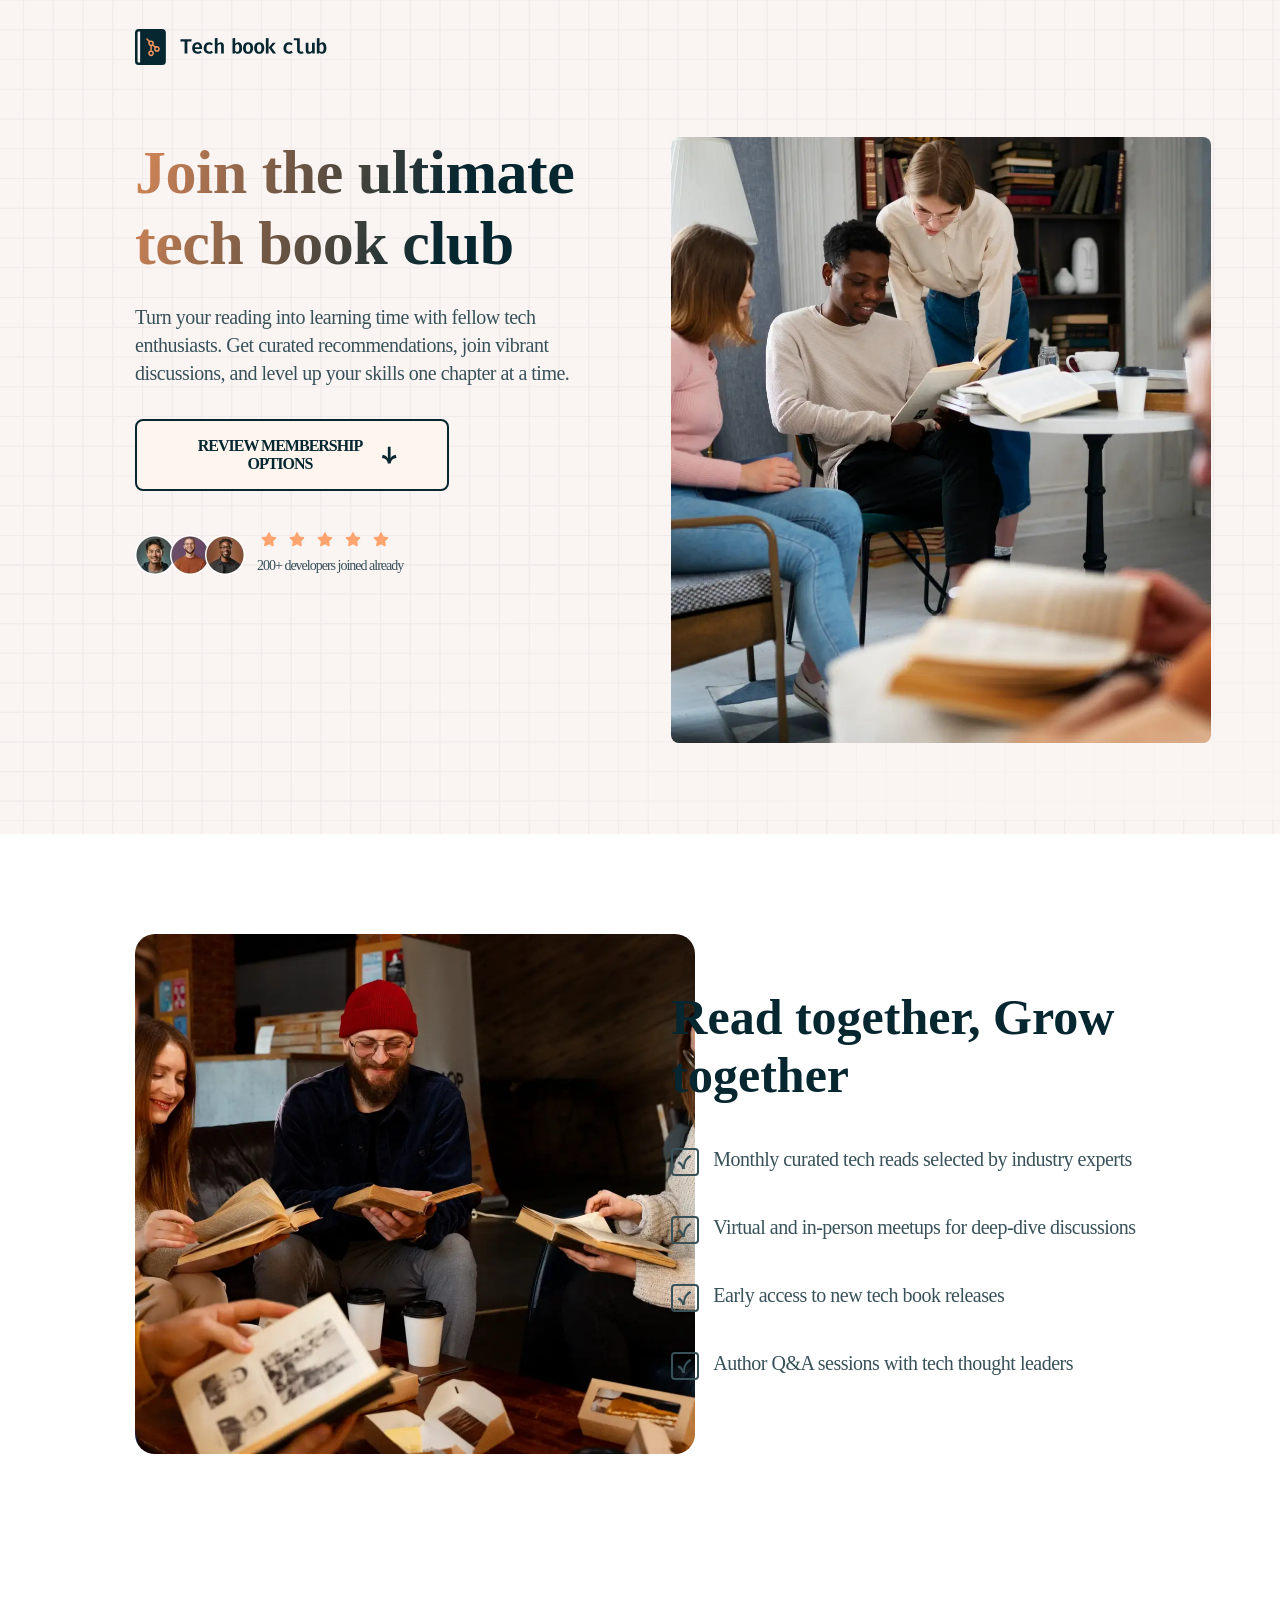
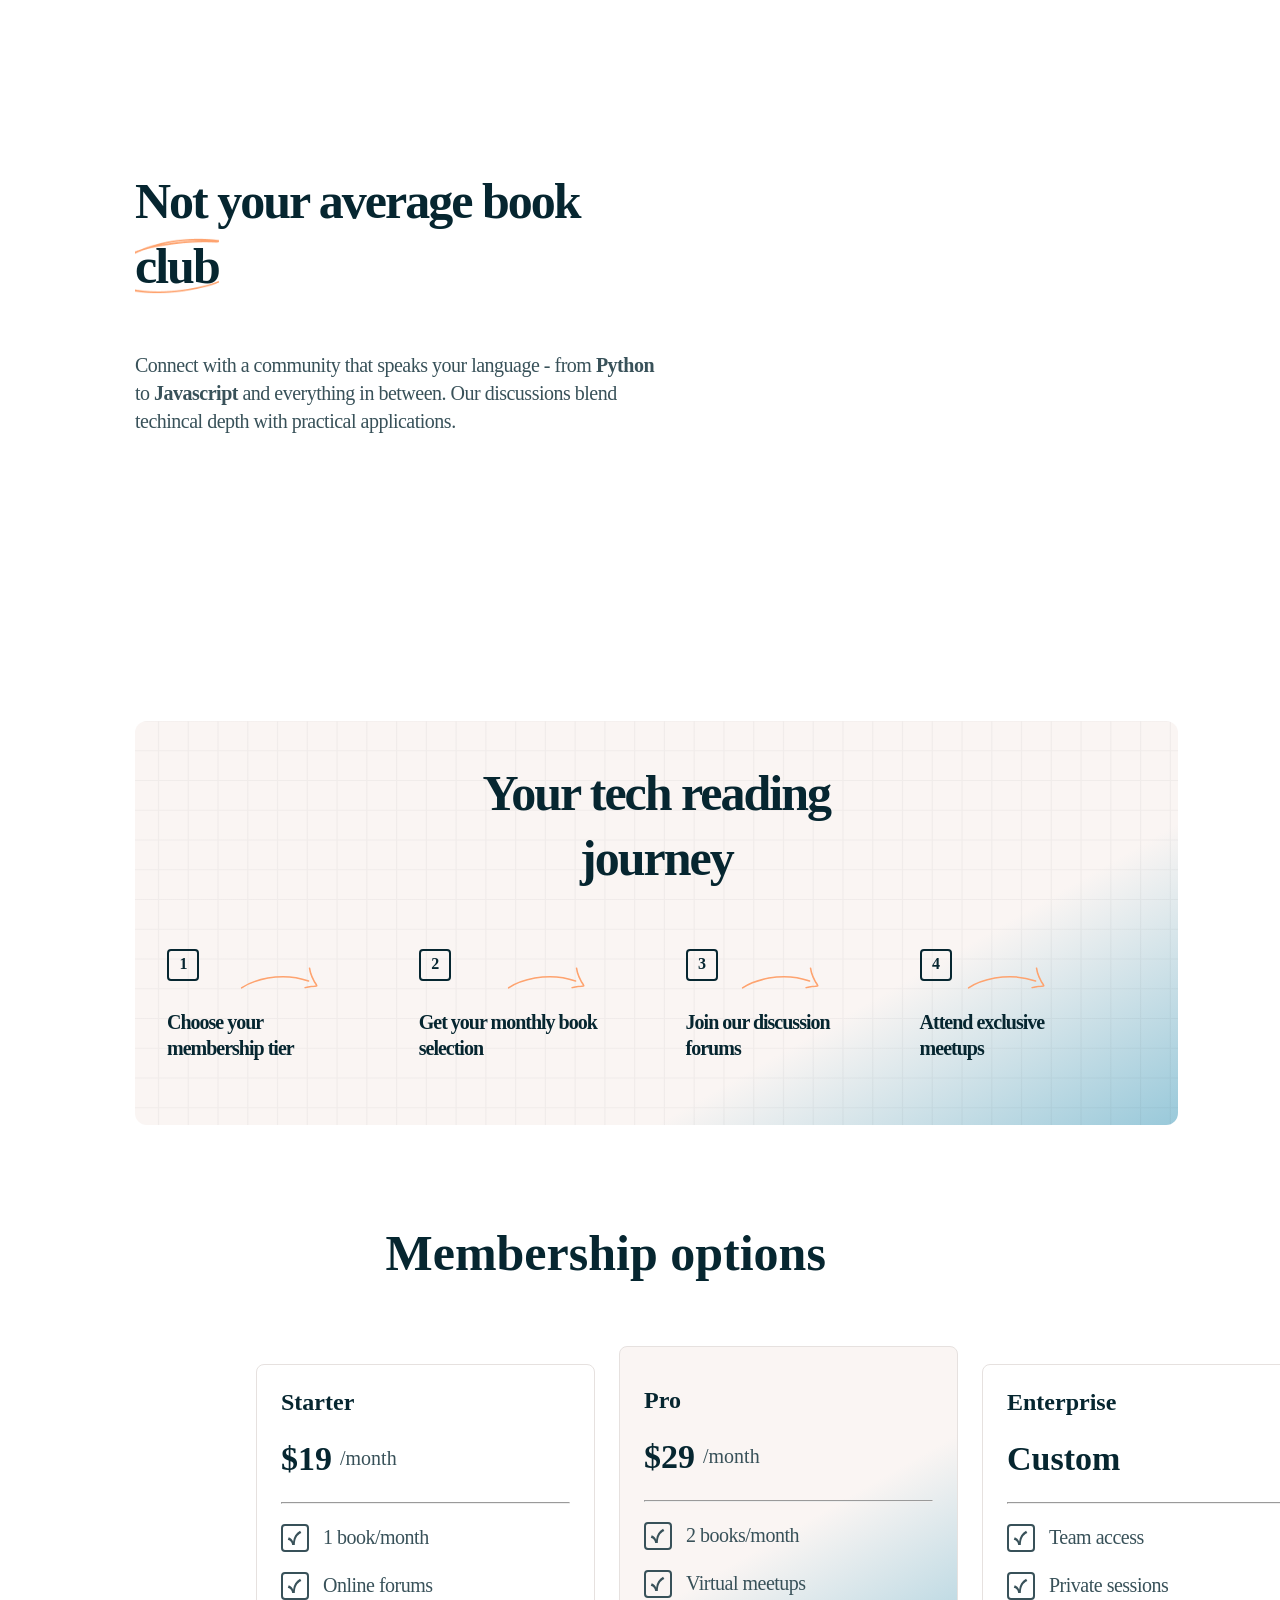
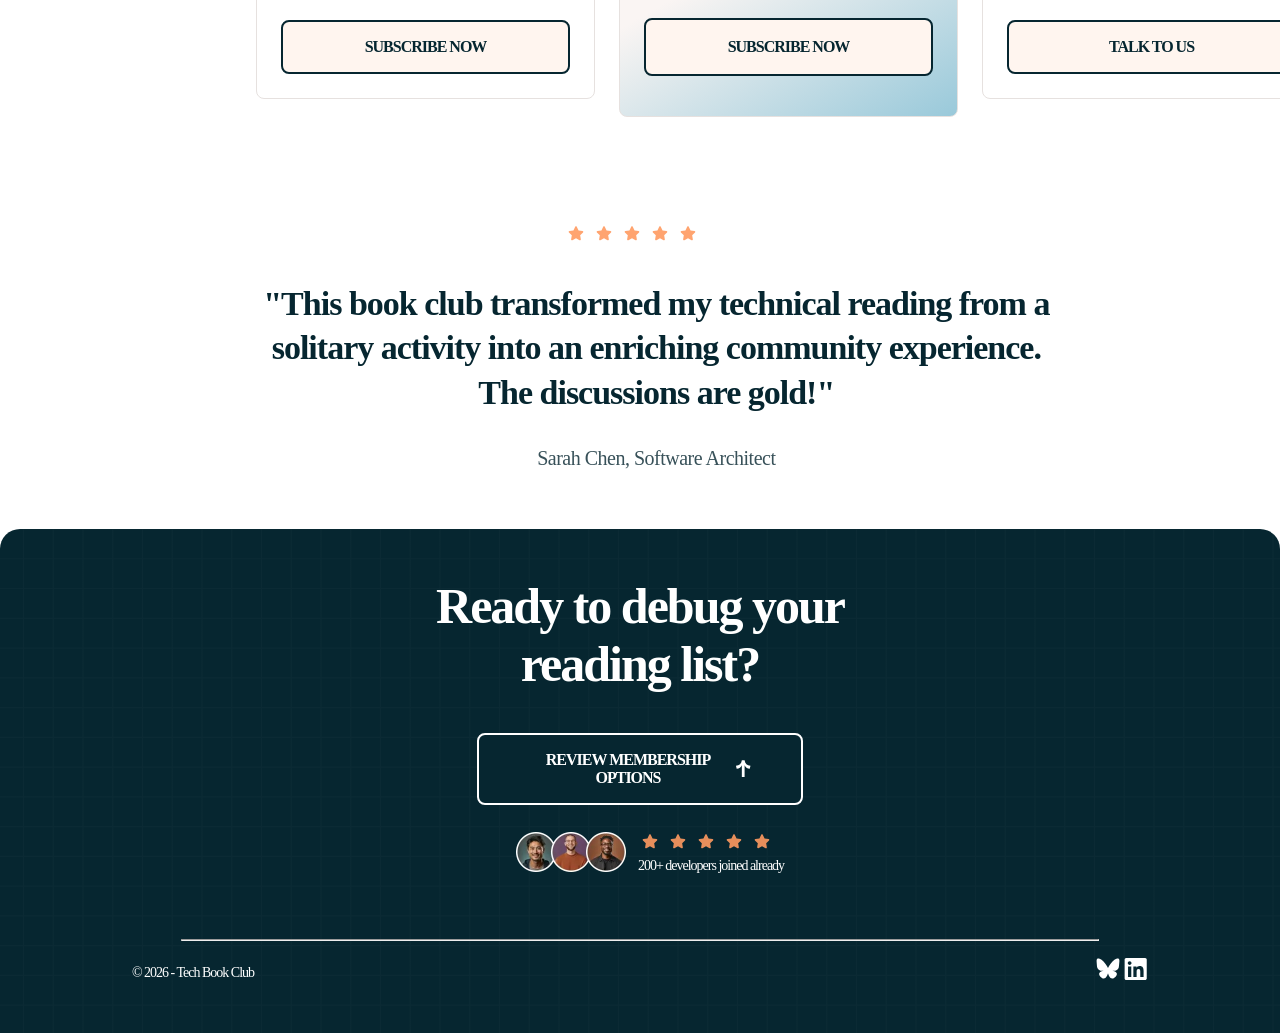
==== commit 891cecfb: "Made some changes to some files" ====
--- a/Code/tech.html
+++ b/Code/tech.html
@@ -252,8 +252,7 @@
                 </section>
 
                     <!-- Footer -->
-                     <footer class="regrid">
-                        <div class="contents">
+                        <div class="contents tech-grid">
                             <h1>Ready to debug your reading list?</h1>
                             <button class="button footer-button">review membership options<img src="/Assets/icon-arrow-up.svg" alt=""></button>
 
@@ -282,7 +281,6 @@
                                     <img src="/Assets/logo-linkedin.svg" alt="" class="linkedin">
                                 </div>
                             </div>
-                     </footer>
                      <script src="tech.js"></script>
                 </body>
                 </html>
--- a/Code/book.css
+++ b/Code/book.css
@@ -428,22 +428,12 @@
 }
 
 /* Footer */
-.regrid {
-  display: grid;
-  grid-column: 1 / -1;
-  column-gap: var(--space-sm);
-  grid-template-columns:
-    0.5rem repeat(4, calc((var(--percent) - 64px - (var(--space-sm)) * 3) / 4))
-    0.5rem;
-}
-
 .contents {
-  grid-column: 1 / -1;
   padding: 48px 1rem;
   color: var(--neutral-0);
   justify-content: center;
+  align-items: center;
   border-radius: 20px 20px 0 0;
-  grid-template-columns: repeat(4, 1fr);
   background-color: var(--neutral-900);
   margin-top: calc(var(--font-lg) + 1.2rem);
   background-image: url(/Assets/pattern-dark-bg.svg);
@@ -451,7 +441,7 @@
 
 .contents > h1 {
   text-align: center;
-  grid-column: 1 / -1;
+  grid-column: 2 / -2;
   letter-spacing: -2px;
   font-size: var(--font-md);
   margin-block-end: var(--font-lg);
@@ -465,10 +455,10 @@
 }
 
 .footer-button {
-  flex-grow: 1;
-  display: flex;
+  grid-row: 2;
   cursor: pointer;
   text-align: center;
+  grid-column: 2 / -2;
   color: var(--neutral-0);
   border: 2px solid #fff;
   justify-content: space-between;
@@ -489,6 +479,7 @@
 .coders {
   gap: 12px;
   display: flex;
+  grid-column: 2 / -1;
   align-items: center;
   margin-top: var(--space-sm);
   margin-block-end: var(--space-md);
@@ -496,7 +487,12 @@
 
 .divider {
   height: 1px;
+  grid-column: 2 / -2;
   color: var(--neutral-700);
+}
+
+.footer-base {
+  grid-column: 2 / -2;
 }
 
 .tech,
@@ -527,9 +523,6 @@
 
 /* Tablet Styles */
 @media (width >= 48em) {
-  body {
-    overflow-x: hidden;
-  }
   .tech-grid {
     grid-template-columns:
       0.1rem repeat(8, calc((100% - 32px - (var(--space-sm)) * 8) / 7))
@@ -631,25 +624,15 @@
   }
 
   /* Footer */
-  .regrid {
-    grid-column: 1 / -1;
-    grid-template-columns:
-      0.1rem repeat(8, calc((100% - 64px - var(var(--space-sm)) * 8) / 7))
-      8px;
-  }
-
   .contents {
     display: grid;
     justify-content: center;
     grid-template-columns: repeat(8, 88px);
 
     & h1 {
+      text-align: center;
       grid-column: 2 / 8;
     }
-  }
-
-  .contents > * {
-    grid-column: 1 / -1;
   }
 
   .footer-button {
@@ -714,7 +697,7 @@
   }
 
   .developers {
-    align-items: start;
+    align-items: center;
     justify-content: start;
   }
 
@@ -750,7 +733,7 @@
     align-self: center;
     grid-column: 7 / -1;
     flex-direction: column;
-    gap: calc(var(--reg) / 4);
+    justify-content: center;
   }
 
   .check-text > p {
@@ -800,9 +783,9 @@
   }
 
   .desktop-logo {
+    left: 47px;
     z-index: 1;
     top: 370px;
-    left: 440px;
     position: relative;
   }
 
@@ -864,8 +847,12 @@
     margin: 0 auto;
     grid-column: 2;
     align-items: center;
-    gap: calc(var(--reg) + 0.25rem);
+    gap: var(--space-sm);
     grid-template-columns: repeat(11, 97px);
+  }
+
+  .grid {
+    padding-block-start: var(--space-md);
   }
 
   .members-heading {
@@ -875,10 +862,6 @@
     left: calc(var(--font-md) + 0.125rem);
   }
 
-  .grid {
-    padding-block-start: var(--space-md);
-  }
-
   .starter {
     grid-column: 2 / 5;
   }
@@ -897,18 +880,13 @@
   }
 
   .pro {
-    left: 73px;
-    width: 350px;
-    height: 390px;
+    position: relative;
     grid-column: 5 / 8;
-    position: relative;
     padding: 40px 24px;
   }
 
   .enterprise {
-    right: var(--space-sm);
-    grid-column: 9 / -1;
-    position: relative;
+    grid-column: 8 / 11;
   }
 
   .fees > h2 {
@@ -946,52 +924,32 @@
     text-align: center;
   }
 
-  /* Desktop Footer */
-  body {
-    overflow-x: hidden;
-  }
-
-  .regrid {
-    grid-template-columns:
-      0.25rem repeat(12, calc((100% - 70px - 30px * 11) / 12))
-      0.25rem;
-    column-gap: calc(var(--space-sm) + 0.375rem);
-  }
-
+  /* Footer */
   .contents {
-    display: grid;
-    grid-template-columns: repeat(10, 144px);
+    column-gap: var(--reg);
   }
 
   .contents > h1 {
-    grid-column: 3 / 9;
+    text-align: center;
+    grid-column: 5 / 11;
     font-size: calc(var(--font-lg) + 0.625rem);
   }
 
   .footer-button {
-    margin: 0 auto;
-    text-align: center;
-    grid-column: 3 / 9;
-  }
-
-  .footer-button:hover {
-    cursor: pointer;
-    background: linear-gradient((var(--neutral-700), var(--neutral-900)));
-  }
-
-  .developers {
+    grid-column: 5 / 11;
+  }
+
+  .coders {
     display: flex;
-    margin: var(--space-sm) auto;
-  }
-
-  .stars {
-    position: relative;
-    bottom: calc(var(--space-sm) - 0.25rem);
+    width: 100%;
+    grid-column: 5 / 11;
+    align-items: center;
+    justify-content: center;
   }
 
   .divider {
     margin: 0 auto;
-    width: calc(var(--percent) - 17%);
+    width: calc(var(--percent) - 14%);
   }
 
   .footer-base {
